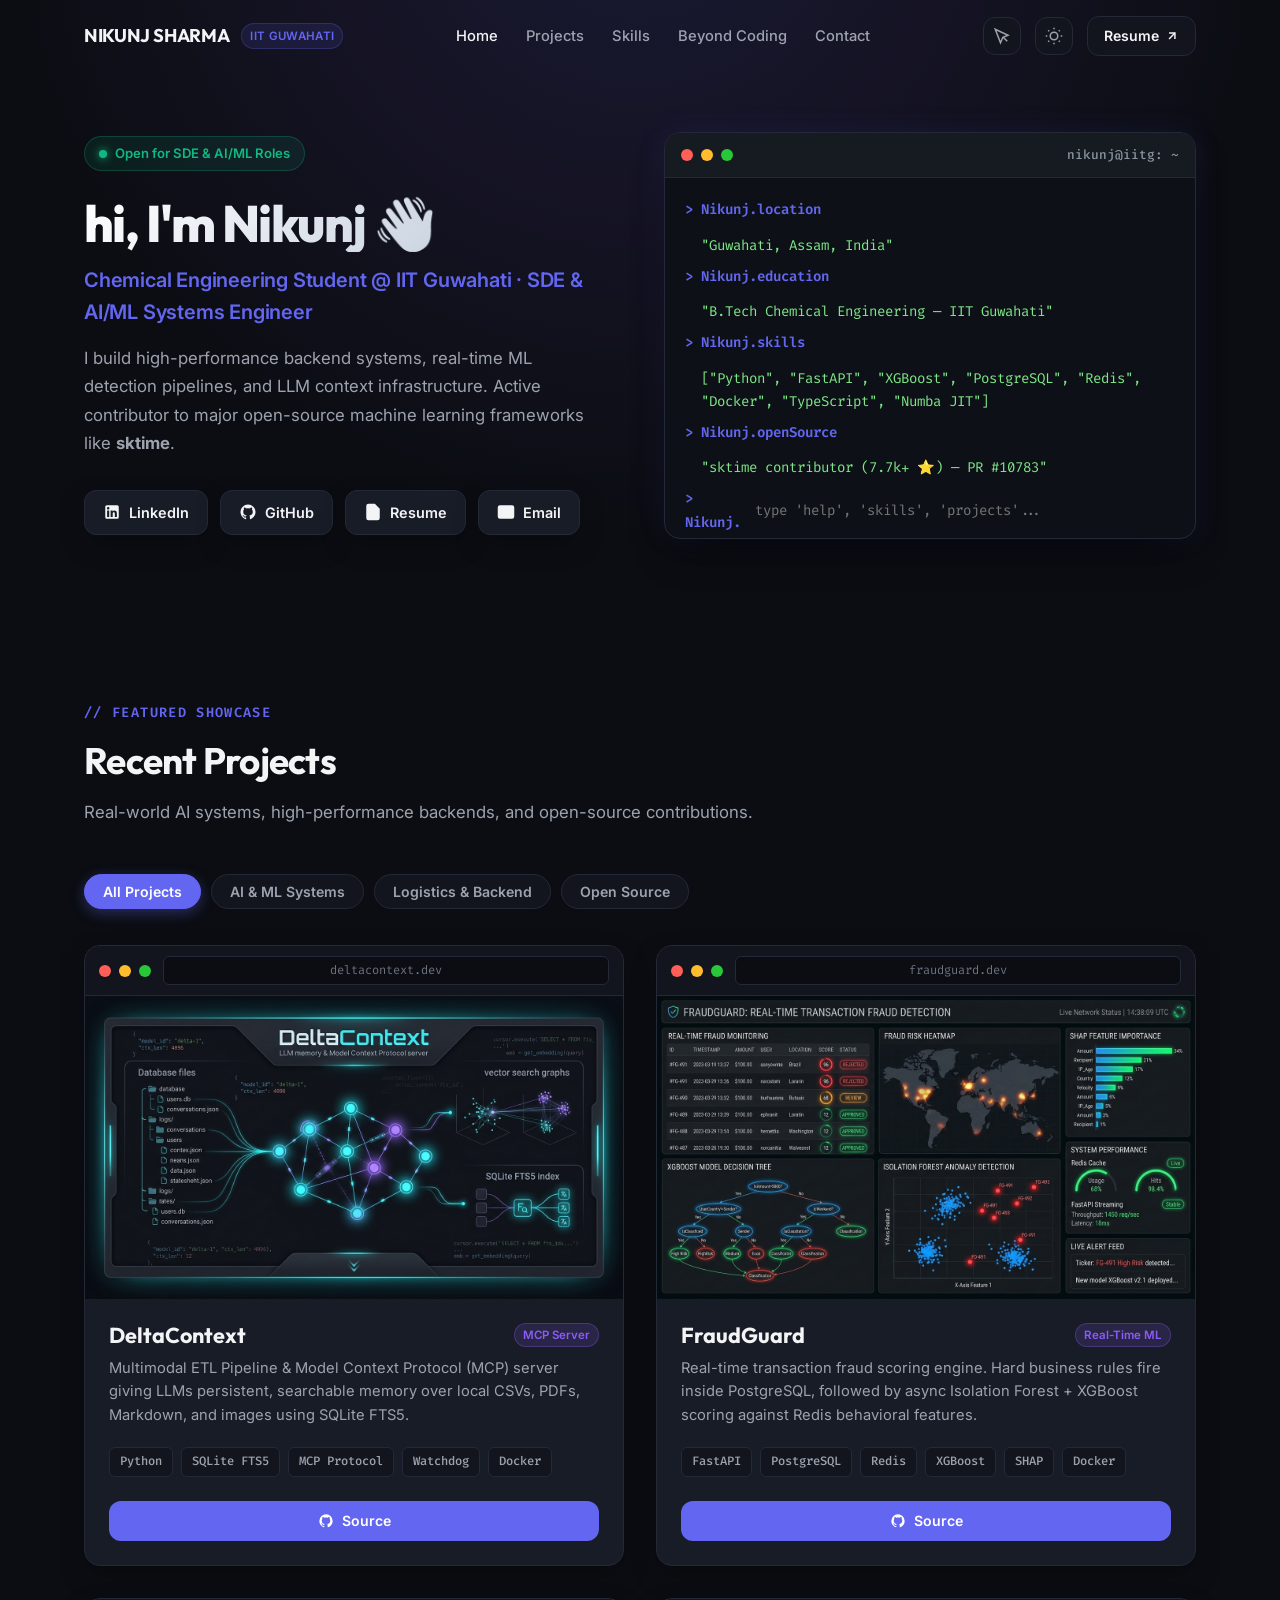
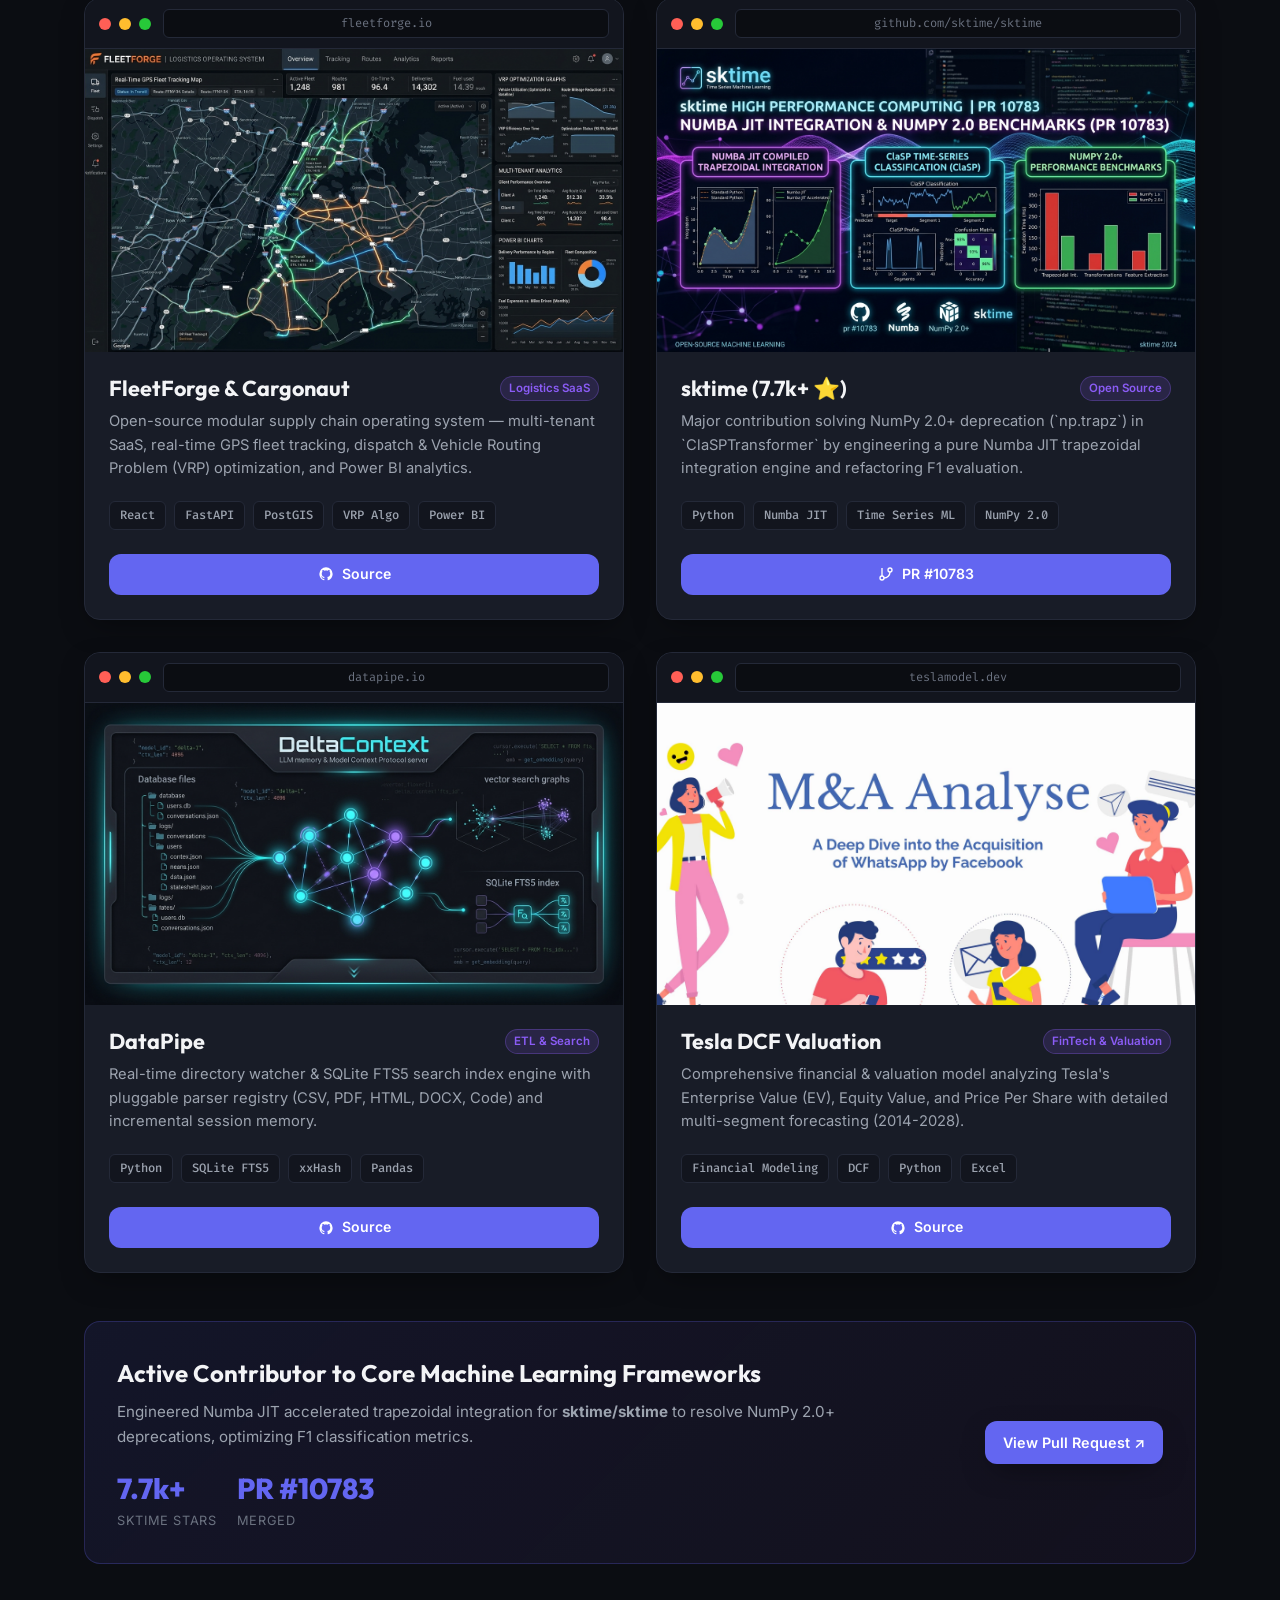
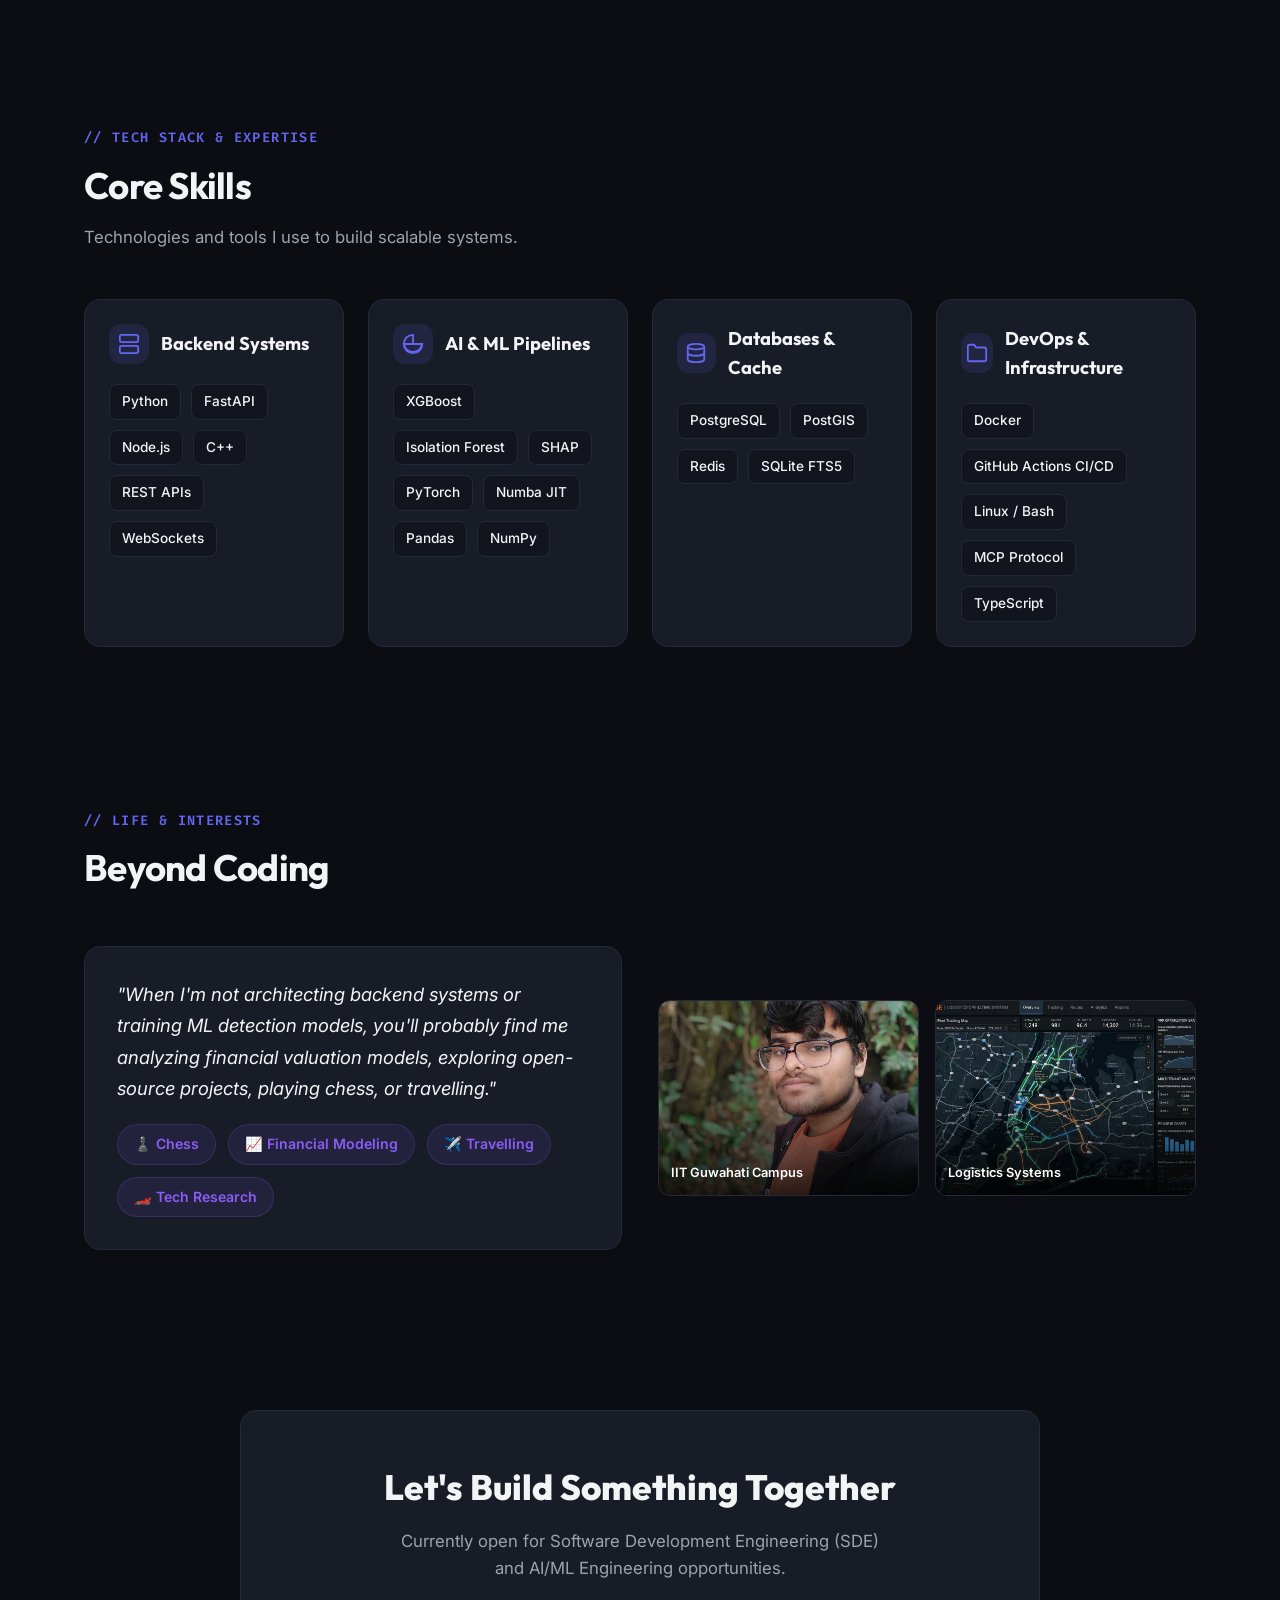
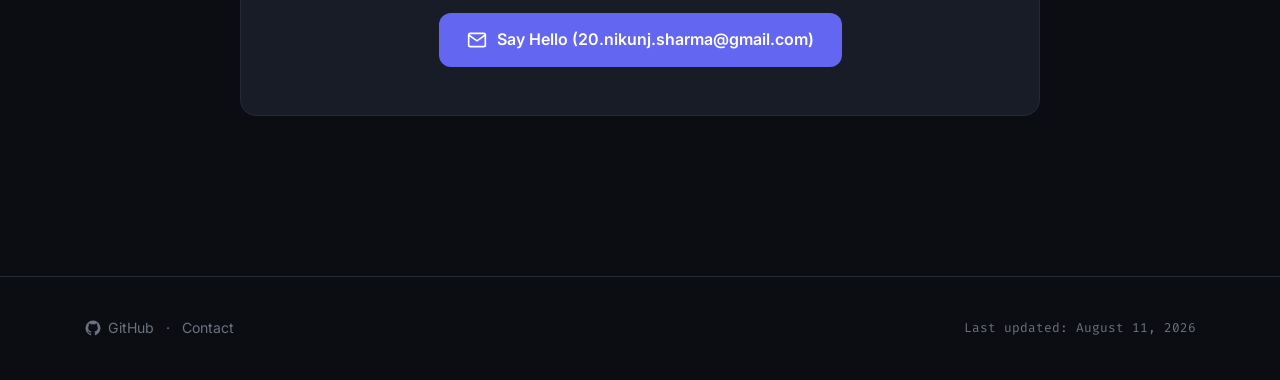
==== index.html @ fdadf9a5 "feat: redesign modern portfolio website with dark theme, interactive terminal, and showcase projects" ====
<!DOCTYPE html>
<html lang="en" data-theme="dark">
<head>
  <meta charset="utf-8">
  <meta name="viewport" content="width=device-width, initial-scale=1">
  <title>Nikunj Sharma | Software & AI/ML Systems Engineer @ IIT Guwahati</title>
  <meta name="description" content="Portfolio of Nikunj Sharma — B.Tech Student at IIT Guwahati specializing in high-performance backend systems, real-time ML pipelines, and LLM context infrastructure.">
  <meta name="author" content="Nikunj Sharma">
  <meta name="keywords" content="Nikunj Sharma, IIT Guwahati, Software Engineer, AI ML Engineer, FastAPI, sktime, FraudGuard, DeltaContext">

  <!-- Open Graph / Social -->
  <meta property="og:title" content="Nikunj Sharma | Software & AI/ML Systems Engineer">
  <meta property="og:description" content="Software & AI/ML Systems Engineer at IIT Guwahati. Active contributor to sktime.">
  <meta property="og:type" content="website">
  <meta property="og:url" content="https://NikunjSharma.github.io/">

  <!-- Favicon -->
  <link rel="icon" type="image/png" href="images/favicon.png">

  <!-- Google Fonts -->
  <link rel="preconnect" href="https://fonts.googleapis.com">
  <link rel="preconnect" href="https://fonts.gstatic.com" crossorigin>
  <link href="https://fonts.googleapis.com/css2?family=Fira+Code:wght@400;500;600&family=Inter:wght@300;400;500;600;700&family=Outfit:wght@500;600;700;800&display=swap" rel="stylesheet">

  <!-- Modern Design System Stylesheet -->
  <link rel="stylesheet" href="css/modern.css">
</head>
<body id="top">

  <!-- Background Ambient Glow -->
  <div class="bg-glow"></div>

  <!-- Navigation Bar -->
  <nav class="navbar" id="navbar">
    <div class="container nav-container">
      <a href="#top" class="nav-brand">
        <span>NIKUNJ SHARMA</span>
        <span class="brand-badge">IIT GUWAHATI</span>
      </a>

      <ul class="nav-links">
        <li><a href="#home" class="nav-link active">Home</a></li>
        <li><a href="#projects" class="nav-link">Projects</a></li>
        <li><a href="#skills" class="nav-link">Skills</a></li>
        <li><a href="#beyond" class="nav-link">Beyond Coding</a></li>
        <li><a href="#contact" class="nav-link">Contact</a></li>
      </ul>

      <div class="nav-actions">
        <button id="cursor-toggle-btn" class="icon-btn" title="Toggle Pixel Retro Cursor" aria-label="Toggle Retro Cursor">
          <svg width="18" height="18" viewBox="0 0 24 24" fill="none" stroke="currentColor" stroke-width="2"><path d="M3 3l7 18 3-7 7-3L3 3z"/><path d="M13 13l6 6"/></svg>
        </button>

        <button id="theme-toggle-btn" class="icon-btn" title="Toggle Light/Dark Theme" aria-label="Toggle Theme">
          <svg id="theme-icon" width="18" height="18" viewBox="0 0 24 24" fill="none" stroke="currentColor" stroke-width="2"><path d="M21 12.79A9 9 0 1 1 11.21 3 7 7 0 0 0 21 12.79z"></path></svg>
        </button>

        <a href="Resume+CV/Nikunj_Sharma_CV.pdf" target="_blank" class="btn-resume">
          <span>Resume</span>
          <svg width="14" height="14" viewBox="0 0 24 24" fill="none" stroke="currentColor" stroke-width="2.5"><line x1="7" y1="17" x2="17" y2="7"></line><polyline points="7 7 17 7 17 17"></polyline></svg>
        </a>
      </div>
    </div>
  </nav>

  <!-- Hero Section -->
  <section id="home" class="hero">
    <div class="container hero-grid">
      <div class="hero-content">
        <div class="hero-badge">
          <span class="status-dot"></span>
          <span>Open for SDE & AI/ML Roles</span>
        </div>

        <h1 class="hero-title">
          hi, I'm Nikunj <span class="wave-emoji">👋</span>
        </h1>

        <div class="hero-subtitle">
          Chemical Engineering Student @ IIT Guwahati · SDE & AI/ML Systems Engineer
        </div>

        <p class="hero-description">
          I build high-performance backend systems, real-time ML detection pipelines, and LLM context infrastructure. Active contributor to major open-source machine learning frameworks like <strong>sktime</strong>.
        </p>

        <div class="social-pills">
          <a href="https://linkedin.com" target="_blank" class="social-pill">
            <svg viewBox="0 0 24 24"><path d="M19 3a2 2 0 0 1 2 2v14a2 2 0 0 1-2 2H5a2 2 0 0 1-2-2V5a2 2 0 0 1 2-2h14m-.5 15.5v-5.3a3.26 3.26 0 0 0-3.26-3.26c-.85 0-1.84.52-2.28 1.3v-1.11h-2.79v8.37h2.79v-4.93c0-.77.62-1.4 1.39-1.4a1.4 1.4 0 0 1 1.4 1.4v4.93h2.75M6.88 8.56a1.68 1.68 0 0 0 1.68-1.68c0-.93-.75-1.69-1.68-1.69a1.69 1.69 0 0 0-1.69 1.69c0 .93.76 1.68 1.69 1.68m1.39 9.94v-8.37H5.5v8.37h2.77z"/></svg>
            <span>LinkedIn</span>
          </a>

          <a href="https://github.com/NikunjSharma-dev" target="_blank" class="social-pill">
            <svg viewBox="0 0 24 24"><path d="M12 2A10 10 0 0 0 2 12c0 4.42 2.87 8.17 6.84 9.5.5.08.66-.23.66-.5v-1.69c-2.77.6-3.36-1.34-3.36-1.34-.46-1.16-1.11-1.47-1.11-1.47-.91-.62.07-.6.07-.6 1 .07 1.53 1.03 1.53 1.03.87 1.52 2.34 1.07 2.91.83.1-.65.35-1.09.63-1.34-2.22-.25-4.55-1.11-4.55-4.92 0-1.11.38-2 1.03-2.71-.1-.25-.45-1.29.1-2.64 0 0 .84-.27 2.75 1.02.79-.22 1.65-.33 2.5-.33.85 0 1.71.11 2.5.33 1.91-1.29 2.75-1.02 2.75-1.02.55 1.35.2 2.39.1 2.64.65.71 1.03 1.6 1.03 2.71 0 3.82-2.34 4.66-4.57 4.91.36.31.69.92.69 1.85V21c0 .27.16.59.67.5C19.14 20.16 22 16.42 22 12A10 10 0 0 0 12 2z"/></svg>
            <span>GitHub</span>
          </a>

          <a href="Resume+CV/Nikunj_Sharma_CV.pdf" target="_blank" class="social-pill">
            <svg viewBox="0 0 24 24" fill="none" stroke="currentColor" stroke-width="2"><path d="M14 2H6a2 2 0 0 0-2 2v16a2 2 0 0 0 2 2h12a2 2 0 0 0 2-2V8z"></path><polyline points="14 2 14 8 20 8"></polyline><line x1="16" y1="13" x2="8" y2="13"></line><line x1="16" y1="17" x2="8" y2="17"></line><polyline points="10 9 9 9 8 9"></polyline></svg>
            <span>Resume</span>
          </a>

          <a href="mailto:20.nikunj.sharma@gmail.com" class="social-pill">
            <svg viewBox="0 0 24 24" fill="none" stroke="currentColor" stroke-width="2"><path d="M4 4h16c1.1 0 2 .9 2 2v12c0 1.1-.9 2-2 2H4c-1.1 0-2-.9-2-2V6c0-1.1.9-2 2-2z"></path><polyline points="22,6 12,13 2,6"></polyline></svg>
            <span>Email</span>
          </a>
        </div>
      </div>

      <!-- Terminal Component (Screenshot 7 Inspired) -->
      <div class="terminal-card">
        <div class="terminal-header">
          <div class="mac-controls">
            <span class="mac-dot red"></span>
            <span class="mac-dot yellow"></span>
            <span class="mac-dot green"></span>
          </div>
          <span class="terminal-title">nikunj@iitg: ~</span>
        </div>
        <div class="terminal-body" id="terminal-body">
          <div class="terminal-row">
            <span class="terminal-prompt">&gt; Nikunj.location</span>
          </div>
          <div class="terminal-output highlight">"Guwahati, Assam, India"</div>

          <div class="terminal-row" style="margin-top:8px;">
            <span class="terminal-prompt">&gt; Nikunj.education</span>
          </div>
          <div class="terminal-output highlight">"B.Tech Chemical Engineering — IIT Guwahati"</div>

          <div class="terminal-row" style="margin-top:8px;">
            <span class="terminal-prompt">&gt; Nikunj.skills</span>
          </div>
          <div class="terminal-output highlight">["Python", "FastAPI", "XGBoost", "PostgreSQL", "Redis", "Docker", "TypeScript", "Numba JIT"]</div>

          <div class="terminal-row" style="margin-top:8px;">
            <span class="terminal-prompt">&gt; Nikunj.openSource</span>
          </div>
          <div class="terminal-output highlight">"sktime contributor (7.7k+ ⭐) — PR #10783"</div>

          <div class="terminal-input-line">
            <span class="terminal-prompt">&gt; Nikunj.</span>
            <input type="text" id="terminal-input" placeholder="type 'help', 'skills', 'projects'..." autocomplete="off" spellcheck="false">
          </div>
        </div>
      </div>
    </div>
  </section>

  <!-- Projects Section (Screenshots 2, 4, 5, 6 Inspired) -->
  <section id="projects" class="section">
    <div class="container">
      <div class="section-header">
        <span class="section-tag">// FEATURED SHOWCASE</span>
        <h2 class="section-title">Recent Projects</h2>
        <p class="section-subtitle">Real-world AI systems, high-performance backends, and open-source contributions.</p>
      </div>

      <!-- Filter Tabs -->
      <div class="filter-tabs">
        <button class="tab-btn active" data-filter="all">All Projects</button>
        <button class="tab-btn" data-filter="ai-systems">AI & ML Systems</button>
        <button class="tab-btn" data-filter="logistics">Logistics & Backend</button>
        <button class="tab-btn" data-filter="open-source">Open Source</button>
      </div>

      <!-- Projects Grid -->
      <div class="projects-grid">

        <!-- Project 1: DeltaContext -->
        <div class="project-card" data-category="ai-systems">
          <div class="browser-frame">
            <div class="browser-bar">
              <div class="mac-controls">
                <span class="mac-dot red"></span>
                <span class="mac-dot yellow"></span>
                <span class="mac-dot green"></span>
              </div>
              <div class="browser-url">deltacontext.dev</div>
            </div>
          </div>
          <div class="project-img-wrapper">
            <img src="images/portfolio/deltacontext.jpg" alt="DeltaContext MCP Server" loading="lazy">
          </div>
          <div class="project-content">
            <div class="project-header-row">
              <h3 class="project-title">DeltaContext</h3>
              <span class="project-badge">MCP Server</span>
            </div>
            <p class="project-description">
              Multimodal ETL Pipeline & Model Context Protocol (MCP) server giving LLMs persistent, searchable memory over local CSVs, PDFs, Markdown, and images using SQLite FTS5.
            </p>
            <div class="tech-tags">
              <span class="tech-tag">Python</span>
              <span class="tech-tag">SQLite FTS5</span>
              <span class="tech-tag">MCP Protocol</span>
              <span class="tech-tag">Watchdog</span>
              <span class="tech-tag">Docker</span>
            </div>
            <div class="project-actions">
              <a href="https://github.com/NikunjSharma-dev/DeltaContext" target="_blank" class="btn-card-primary">
                <svg width="16" height="16" viewBox="0 0 24 24" fill="currentColor"><path d="M12 2A10 10 0 0 0 2 12c0 4.42 2.87 8.17 6.84 9.5.5.08.66-.23.66-.5v-1.69c-2.77.6-3.36-1.34-3.36-1.34-.46-1.16-1.11-1.47-1.11-1.47-.91-.62.07-.6.07-.6 1 .07 1.53 1.03 1.53 1.03.87 1.52 2.34 1.07 2.91.83.1-.65.35-1.09.63-1.34-2.22-.25-4.55-1.11-4.55-4.92 0-1.11.38-2 1.03-2.71-.1-.25-.45-1.29.1-2.64 0 0 .84-.27 2.75 1.02.79-.22 1.65-.33 2.5-.33.85 0 1.71.11 2.5.33 1.91-1.29 2.75-1.02 2.75-1.02.55 1.35.2 2.39.1 2.64.65.71 1.03 1.6 1.03 2.71 0 3.82-2.34 4.66-4.57 4.91.36.31.69.92.69 1.85V21c0 .27.16.59.67.5C19.14 20.16 22 16.42 22 12A10 10 0 0 0 12 2z"/></svg>
                <span>Source</span>
              </a>
            </div>
          </div>
        </div>

        <!-- Project 2: FraudGuard -->
        <div class="project-card" data-category="ai-systems">
          <div class="browser-frame">
            <div class="browser-bar">
              <div class="mac-controls">
                <span class="mac-dot red"></span>
                <span class="mac-dot yellow"></span>
                <span class="mac-dot green"></span>
              </div>
              <div class="browser-url">fraudguard.dev</div>
            </div>
          </div>
          <div class="project-img-wrapper">
            <img src="images/portfolio/fraudguard.jpg" alt="FraudGuard Real-Time Fraud Detection" loading="lazy">
          </div>
          <div class="project-content">
            <div class="project-header-row">
              <h3 class="project-title">FraudGuard</h3>
              <span class="project-badge">Real-Time ML</span>
            </div>
            <p class="project-description">
              Real-time transaction fraud scoring engine. Hard business rules fire inside PostgreSQL, followed by async Isolation Forest + XGBoost scoring against Redis behavioral features.
            </p>
            <div class="tech-tags">
              <span class="tech-tag">FastAPI</span>
              <span class="tech-tag">PostgreSQL</span>
              <span class="tech-tag">Redis</span>
              <span class="tech-tag">XGBoost</span>
              <span class="tech-tag">SHAP</span>
              <span class="tech-tag">Docker</span>
            </div>
            <div class="project-actions">
              <a href="https://github.com/NikunjSharma-dev/FraudGuard" target="_blank" class="btn-card-primary">
                <svg width="16" height="16" viewBox="0 0 24 24" fill="currentColor"><path d="M12 2A10 10 0 0 0 2 12c0 4.42 2.87 8.17 6.84 9.5.5.08.66-.23.66-.5v-1.69c-2.77.6-3.36-1.34-3.36-1.34-.46-1.16-1.11-1.47-1.11-1.47-.91-.62.07-.6.07-.6 1 .07 1.53 1.03 1.53 1.03.87 1.52 2.34 1.07 2.91.83.1-.65.35-1.09.63-1.34-2.22-.25-4.55-1.11-4.55-4.92 0-1.11.38-2 1.03-2.71-.1-.25-.45-1.29.1-2.64 0 0 .84-.27 2.75 1.02.79-.22 1.65-.33 2.5-.33.85 0 1.71.11 2.5.33 1.91-1.29 2.75-1.02 2.75-1.02.55 1.35.2 2.39.1 2.64.65.71 1.03 1.6 1.03 2.71 0 3.82-2.34 4.66-4.57 4.91.36.31.69.92.69 1.85V21c0 .27.16.59.67.5C19.14 20.16 22 16.42 22 12A10 10 0 0 0 12 2z"/></svg>
                <span>Source</span>
              </a>
            </div>
          </div>
        </div>

        <!-- Project 3: FleetForge & Cargonaut -->
        <div class="project-card" data-category="logistics">
          <div class="browser-frame">
            <div class="browser-bar">
              <div class="mac-controls">
                <span class="mac-dot red"></span>
                <span class="mac-dot yellow"></span>
                <span class="mac-dot green"></span>
              </div>
              <div class="browser-url">fleetforge.io</div>
            </div>
          </div>
          <div class="project-img-wrapper">
            <img src="images/portfolio/fleetforge.jpg" alt="FleetForge Logistics Operating System" loading="lazy">
          </div>
          <div class="project-content">
            <div class="project-header-row">
              <h3 class="project-title">FleetForge & Cargonaut</h3>
              <span class="project-badge">Logistics SaaS</span>
            </div>
            <p class="project-description">
              Open-source modular supply chain operating system — multi-tenant SaaS, real-time GPS fleet tracking, dispatch & Vehicle Routing Problem (VRP) optimization, and Power BI analytics.
            </p>
            <div class="tech-tags">
              <span class="tech-tag">React</span>
              <span class="tech-tag">FastAPI</span>
              <span class="tech-tag">PostGIS</span>
              <span class="tech-tag">VRP Algo</span>
              <span class="tech-tag">Power BI</span>
            </div>
            <div class="project-actions">
              <a href="https://github.com/NikunjSharma-dev/fleetforge" target="_blank" class="btn-card-primary">
                <svg width="16" height="16" viewBox="0 0 24 24" fill="currentColor"><path d="M12 2A10 10 0 0 0 2 12c0 4.42 2.87 8.17 6.84 9.5.5.08.66-.23.66-.5v-1.69c-2.77.6-3.36-1.34-3.36-1.34-.46-1.16-1.11-1.47-1.11-1.47-.91-.62.07-.6.07-.6 1 .07 1.53 1.03 1.53 1.03.87 1.52 2.34 1.07 2.91.83.1-.65.35-1.09.63-1.34-2.22-.25-4.55-1.11-4.55-4.92 0-1.11.38-2 1.03-2.71-.1-.25-.45-1.29.1-2.64 0 0 .84-.27 2.75 1.02.79-.22 1.65-.33 2.5-.33.85 0 1.71.11 2.5.33 1.91-1.29 2.75-1.02 2.75-1.02.55 1.35.2 2.39.1 2.64.65.71 1.03 1.6 1.03 2.71 0 3.82-2.34 4.66-4.57 4.91.36.31.69.92.69 1.85V21c0 .27.16.59.67.5C19.14 20.16 22 16.42 22 12A10 10 0 0 0 12 2z"/></svg>
                <span>Source</span>
              </a>
            </div>
          </div>
        </div>

        <!-- Project 4: sktime Open Source PR -->
        <div class="project-card" data-category="open-source">
          <div class="browser-frame">
            <div class="browser-bar">
              <div class="mac-controls">
                <span class="mac-dot red"></span>
                <span class="mac-dot yellow"></span>
                <span class="mac-dot green"></span>
              </div>
              <div class="browser-url">github.com/sktime/sktime</div>
            </div>
          </div>
          <div class="project-img-wrapper">
            <img src="images/portfolio/sktime.jpg" alt="sktime open source contribution" loading="lazy">
          </div>
          <div class="project-content">
            <div class="project-header-row">
              <h3 class="project-title">sktime (7.7k+ ⭐)</h3>
              <span class="project-badge">Open Source</span>
            </div>
            <p class="project-description">
              Major contribution solving NumPy 2.0+ deprecation (`np.trapz`) in `ClaSPTransformer` by engineering a pure Numba JIT trapezoidal integration engine and refactoring F1 evaluation.
            </p>
            <div class="tech-tags">
              <span class="tech-tag">Python</span>
              <span class="tech-tag">Numba JIT</span>
              <span class="tech-tag">Time Series ML</span>
              <span class="tech-tag">NumPy 2.0</span>
            </div>
            <div class="project-actions">
              <a href="https://github.com/sktime/sktime/pull/10783" target="_blank" class="btn-card-primary">
                <svg width="16" height="16" viewBox="0 0 24 24" fill="none" stroke="currentColor" stroke-width="2"><line x1="6" y1="3" x2="6" y2="15"></line><circle cx="18" cy="6" r="3"></circle><circle cx="6" cy="18" r="3"></circle><path d="M18 9a9 9 0 0 1-9 9"></path></svg>
                <span>PR #10783</span>
              </a>
            </div>
          </div>
        </div>

        <!-- Project 5: DataPipe -->
        <div class="project-card" data-category="logistics">
          <div class="browser-frame">
            <div class="browser-bar">
              <div class="mac-controls">
                <span class="mac-dot red"></span>
                <span class="mac-dot yellow"></span>
                <span class="mac-dot green"></span>
              </div>
              <div class="browser-url">datapipe.io</div>
            </div>
          </div>
          <div class="project-img-wrapper">
            <img src="images/portfolio/deltacontext.jpg" alt="DataPipe directory watcher" loading="lazy">
          </div>
          <div class="project-content">
            <div class="project-header-row">
              <h3 class="project-title">DataPipe</h3>
              <span class="project-badge">ETL & Search</span>
            </div>
            <p class="project-description">
              Real-time directory watcher & SQLite FTS5 search index engine with pluggable parser registry (CSV, PDF, HTML, DOCX, Code) and incremental session memory.
            </p>
            <div class="tech-tags">
              <span class="tech-tag">Python</span>
              <span class="tech-tag">SQLite FTS5</span>
              <span class="tech-tag">xxHash</span>
              <span class="tech-tag">Pandas</span>
            </div>
            <div class="project-actions">
              <a href="https://github.com/NikunjSharma-dev/DataPipe" target="_blank" class="btn-card-primary">
                <svg width="16" height="16" viewBox="0 0 24 24" fill="currentColor"><path d="M12 2A10 10 0 0 0 2 12c0 4.42 2.87 8.17 6.84 9.5.5.08.66-.23.66-.5v-1.69c-2.77.6-3.36-1.34-3.36-1.34-.46-1.16-1.11-1.47-1.11-1.47-.91-.62.07-.6.07-.6 1 .07 1.53 1.03 1.53 1.03.87 1.52 2.34 1.07 2.91.83.1-.65.35-1.09.63-1.34-2.22-.25-4.55-1.11-4.55-4.92 0-1.11.38-2 1.03-2.71-.1-.25-.45-1.29.1-2.64 0 0 .84-.27 2.75 1.02.79-.22 1.65-.33 2.5-.33.85 0 1.71.11 2.5.33 1.91-1.29 2.75-1.02 2.75-1.02.55 1.35.2 2.39.1 2.64.65.71 1.03 1.6 1.03 2.71 0 3.82-2.34 4.66-4.57 4.91.36.31.69.92.69 1.85V21c0 .27.16.59.67.5C19.14 20.16 22 16.42 22 12A10 10 0 0 0 12 2z"/></svg>
                <span>Source</span>
              </a>
            </div>
          </div>
        </div>

        <!-- Project 6: Tesla DCF Financial Model -->
        <div class="project-card" data-category="logistics">
          <div class="browser-frame">
            <div class="browser-bar">
              <div class="mac-controls">
                <span class="mac-dot red"></span>
                <span class="mac-dot yellow"></span>
                <span class="mac-dot green"></span>
              </div>
              <div class="browser-url">teslamodel.dev</div>
            </div>
          </div>
          <div class="project-img-wrapper">
            <img src="images/portfolio/merger.jpg" alt="Tesla Financial Valuation Model" loading="lazy">
          </div>
          <div class="project-content">
            <div class="project-header-row">
              <h3 class="project-title">Tesla DCF Valuation</h3>
              <span class="project-badge">FinTech & Valuation</span>
            </div>
            <p class="project-description">
              Comprehensive financial & valuation model analyzing Tesla's Enterprise Value (EV), Equity Value, and Price Per Share with detailed multi-segment forecasting (2014-2028).
            </p>
            <div class="tech-tags">
              <span class="tech-tag">Financial Modeling</span>
              <span class="tech-tag">DCF</span>
              <span class="tech-tag">Python</span>
              <span class="tech-tag">Excel</span>
            </div>
            <div class="project-actions">
              <a href="https://github.com/NikunjSharma-dev/Tesla-DCF-valuation-end-to-end" target="_blank" class="btn-card-primary">
                <svg width="16" height="16" viewBox="0 0 24 24" fill="currentColor"><path d="M12 2A10 10 0 0 0 2 12c0 4.42 2.87 8.17 6.84 9.5.5.08.66-.23.66-.5v-1.69c-2.77.6-3.36-1.34-3.36-1.34-.46-1.16-1.11-1.47-1.11-1.47-.91-.62.07-.6.07-.6 1 .07 1.53 1.03 1.53 1.03.87 1.52 2.34 1.07 2.91.83.1-.65.35-1.09.63-1.34-2.22-.25-4.55-1.11-4.55-4.92 0-1.11.38-2 1.03-2.71-.1-.25-.45-1.29.1-2.64 0 0 .84-.27 2.75 1.02.79-.22 1.65-.33 2.5-.33.85 0 1.71.11 2.5.33 1.91-1.29 2.75-1.02 2.75-1.02.55 1.35.2 2.39.1 2.64.65.71 1.03 1.6 1.03 2.71 0 3.82-2.34 4.66-4.57 4.91.36.31.69.92.69 1.85V21c0 .27.16.59.67.5C19.14 20.16 22 16.42 22 12A10 10 0 0 0 12 2z"/></svg>
                <span>Source</span>
              </a>
            </div>
          </div>
        </div>

      </div>

      <!-- Open Source Highlight Banner -->
      <div class="os-banner">
        <div class="os-content">
          <h3>Active Contributor to Core Machine Learning Frameworks</h3>
          <p>
            Engineered Numba JIT accelerated trapezoidal integration for <strong>sktime/sktime</strong> to resolve NumPy 2.0+ deprecations, optimizing F1 classification metrics.
          </p>
          <div class="os-stats">
            <div class="os-stat-item">
              <span class="os-stat-val">7.7k+</span>
              <span class="os-stat-lbl">sktime Stars</span>
            </div>
            <div class="os-stat-item">
              <span class="os-stat-val">PR #10783</span>
              <span class="os-stat-lbl">Merged</span>
            </div>
          </div>
        </div>
        <div style="display:flex; justify-content:flex-end;">
          <a href="https://github.com/sktime/sktime/pull/10783" target="_blank" class="social-pill" style="background:var(--accent-indigo); color:#fff; border:none;">
            <span>View Pull Request ↗</span>
          </a>
        </div>
      </div>

    </div>
  </section>

  <!-- Skills Section -->
  <section id="skills" class="section">
    <div class="container">
      <div class="section-header">
        <span class="section-tag">// TECH STACK & EXPERTISE</span>
        <h2 class="section-title">Core Skills</h2>
        <p class="section-subtitle">Technologies and tools I use to build scalable systems.</p>
      </div>

      <div class="skills-categories">
        
        <!-- Category 1: Backend & Systems -->
        <div class="skill-category-card">
          <div class="category-header">
            <div class="category-icon">
              <svg width="22" height="22" viewBox="0 0 24 24" fill="none" stroke="currentColor" stroke-width="2"><rect x="2" y="2" width="20" height="8" rx="2" ry="2"></rect><rect x="2" y="14" width="20" height="8" rx="2" ry="2"></rect><line x1="6" y1="6" x2="6.01" y2="6"></line><line x1="6" y1="18" x2="6.01" y2="18"></line></svg>
            </div>
            <h3 class="category-title">Backend Systems</h3>
          </div>
          <div class="skill-pills">
            <span class="skill-pill">Python</span>
            <span class="skill-pill">FastAPI</span>
            <span class="skill-pill">Node.js</span>
            <span class="skill-pill">C++</span>
            <span class="skill-pill">REST APIs</span>
            <span class="skill-pill">WebSockets</span>
          </div>
        </div>

        <!-- Category 2: AI & ML Pipelines -->
        <div class="skill-category-card">
          <div class="category-header">
            <div class="category-icon">
              <svg width="22" height="22" viewBox="0 0 24 24" fill="none" stroke="currentColor" stroke-width="2"><path d="M12 2a10 10 0 1 0 10 10H12V2z"></path><path d="M12 12L2.1 12a10 10 0 0 0 19.8 0z"></path></svg>
            </div>
            <h3 class="category-title">AI & ML Pipelines</h3>
          </div>
          <div class="skill-pills">
            <span class="skill-pill">XGBoost</span>
            <span class="skill-pill">Isolation Forest</span>
            <span class="skill-pill">SHAP</span>
            <span class="skill-pill">PyTorch</span>
            <span class="skill-pill">Numba JIT</span>
            <span class="skill-pill">Pandas</span>
            <span class="skill-pill">NumPy</span>
          </div>
        </div>

        <!-- Category 3: Databases & Caching -->
        <div class="skill-category-card">
          <div class="category-header">
            <div class="category-icon">
              <svg width="22" height="22" viewBox="0 0 24 24" fill="none" stroke="currentColor" stroke-width="2"><ellipse cx="12" cy="5" rx="9" ry="3"></ellipse><path d="M21 12c0 1.66-4 3-9 3s-9-1.34-9-3"></path><path d="M3 5v14c0 1.66 4 3 9 3s9-1.34 9-3V5"></path></svg>
            </div>
            <h3 class="category-title">Databases & Cache</h3>
          </div>
          <div class="skill-pills">
            <span class="skill-pill">PostgreSQL</span>
            <span class="skill-pill">PostGIS</span>
            <span class="skill-pill">Redis</span>
            <span class="skill-pill">SQLite FTS5</span>
          </div>
        </div>

        <!-- Category 4: DevOps & Tools -->
        <div class="skill-category-card">
          <div class="category-header">
            <div class="category-icon">
              <svg width="22" height="22" viewBox="0 0 24 24" fill="none" stroke="currentColor" stroke-width="2"><path d="M22 19a2 2 0 0 1-2 2H4a2 2 0 0 1-2-2V5a2 2 0 0 1 2-2h5l2 3h9a2 2 0 0 1 2 2z"></path></svg>
            </div>
            <h3 class="category-title">DevOps & Infrastructure</h3>
          </div>
          <div class="skill-pills">
            <span class="skill-pill">Docker</span>
            <span class="skill-pill">GitHub Actions CI/CD</span>
            <span class="skill-pill">Linux / Bash</span>
            <span class="skill-pill">MCP Protocol</span>
            <span class="skill-pill">TypeScript</span>
          </div>
        </div>

      </div>
    </div>
  </section>

  <!-- Beyond Coding Section (Screenshot 2 Inspired) -->
  <section id="beyond" class="section">
    <div class="container">
      <div class="section-header">
        <span class="section-tag">// LIFE & INTERESTS</span>
        <h2 class="section-title">Beyond Coding</h2>
      </div>

      <div class="beyond-grid">
        <div class="beyond-card">
          <p class="beyond-quote">
            "When I'm not architecting backend systems or training ML detection models, you'll probably find me analyzing financial valuation models, exploring open-source projects, playing chess, or travelling."
          </p>
          <div class="beyond-interests">
            <span class="interest-tag">♟️ Chess</span>
            <span class="interest-tag">📈 Financial Modeling</span>
            <span class="interest-tag">✈️ Travelling</span>
            <span class="interest-tag">🏎️ Tech Research</span>
          </div>
        </div>

        <div class="gallery-grid">
          <div class="gallery-item">
            <img src="images/profile-pic.jpg" alt="Nikunj Sharma">
            <div class="gallery-overlay">IIT Guwahati Campus</div>
          </div>
          <div class="gallery-item">
            <img src="images/portfolio/fleetforge.jpg" alt="Logistics Dashboard">
            <div class="gallery-overlay">Logistics Systems</div>
          </div>
        </div>
      </div>
    </div>
  </section>

  <!-- Contact Section -->
  <section id="contact" class="section">
    <div class="container">
      <div class="contact-card">
        <h2>Let's Build Something Together</h2>
        <p>
          Currently open for Software Development Engineering (SDE) and AI/ML Engineering opportunities.
        </p>
        <div class="contact-actions">
          <a href="mailto:20.nikunj.sharma@gmail.com" class="btn-email">
            <svg width="20" height="20" viewBox="0 0 24 24" fill="none" stroke="currentColor" stroke-width="2"><path d="M4 4h16c1.1 0 2 .9 2 2v12c0 1.1-.9 2-2 2H4c-1.1 0-2-.9-2-2V6c0-1.1.9-2 2-2z"></path><polyline points="22,6 12,13 2,6"></polyline></svg>
            <span>Say Hello (20.nikunj.sharma@gmail.com)</span>
          </a>
        </div>
      </div>
    </div>
  </section>

  <!-- Footer (Screenshot 4 Inspired) -->
  <footer class="footer">
    <div class="container footer-content">
      <div class="footer-left">
        <a href="https://github.com/NikunjSharma-dev" target="_blank" style="display:inline-flex; align-items:center; gap:6px;">
          <svg width="18" height="18" viewBox="0 0 24 24" fill="currentColor"><path d="M12 2A10 10 0 0 0 2 12c0 4.42 2.87 8.17 6.84 9.5.5.08.66-.23.66-.5v-1.69c-2.77.6-3.36-1.34-3.36-1.34-.46-1.16-1.11-1.47-1.11-1.47-.91-.62.07-.6.07-.6 1 .07 1.53 1.03 1.53 1.03.87 1.52 2.34 1.07 2.91.83.1-.65.35-1.09.63-1.34-2.22-.25-4.55-1.11-4.55-4.92 0-1.11.38-2 1.03-2.71-.1-.25-.45-1.29.1-2.64 0 0 .84-.27 2.75 1.02.79-.22 1.65-.33 2.5-.33.85 0 1.71.11 2.5.33 1.91-1.29 2.75-1.02 2.75-1.02.55 1.35.2 2.39.1 2.64.65.71 1.03 1.6 1.03 2.71 0 3.82-2.34 4.66-4.57 4.91.36.31.69.92.69 1.85V21c0 .27.16.59.67.5C19.14 20.16 22 16.42 22 12A10 10 0 0 0 12 2z"/></svg>
          <span>GitHub</span>
        </a>
        <span>·</span>
        <a href="mailto:20.nikunj.sharma@gmail.com">Contact</a>
      </div>
      <div class="footer-right">
        Last updated: August 11, 2026
      </div>
    </div>
  </footer>

  <!-- Modern JS -->
  <script src="js/modern.js"></script>
</body>
</html>
---- css/modern.css ----
/* ==========================================================================
   Modern Developer Portfolio - Design System & CSS
   Target: Nikunj Sharma (Software & AI/ML Systems Engineer @ IIT Guwahati)
   ========================================================================== */

:root {
  /* Dark Theme Palette (Default) */
  --bg-primary: #0b0d12;
  --bg-secondary: #12151e;
  --bg-card: #181c27;
  --bg-card-hover: #202533;
  --bg-input: #12151e;
  --border-color: #242938;
  --border-hover: #3d455d;
  
  --text-primary: #f3f4f6;
  --text-secondary: #9ca3af;
  --text-muted: #6b7280;
  
  --accent-purple: #8b5cf6;
  --accent-indigo: #6366f1;
  --accent-indigo-rgb: 99, 102, 241;
  --accent-cyan: #06b6d4;
  --accent-green: #10b981;
  --accent-amber: #f59e0b;
  
  --gradient-primary: linear-gradient(135deg, #6366f1 0%, #a855f7 100%);
  --gradient-card: linear-gradient(180deg, rgba(255,255,255,0.03) 0%, rgba(255,255,255,0) 100%);
  --gradient-text: linear-gradient(135deg, #ffffff 0%, #cbd5e1 100%);
  --gradient-accent-text: linear-gradient(135deg, #818cf8 0%, #c084fc 100%);

  --shadow-card: 0 10px 30px -10px rgba(0, 0, 0, 0.5);
  --shadow-glow: 0 0 25px rgba(99, 102, 241, 0.25);
  
  --font-sans: 'Inter', -apple-system, BlinkMacSystemFont, 'Segoe UI', Roboto, sans-serif;
  --font-display: 'Outfit', sans-serif;
  --font-mono: 'Fira Code', 'JetBrains Mono', monospace;

  --nav-height: 72px;
  --radius-sm: 8px;
  --radius-md: 12px;
  --radius-lg: 16px;
  --radius-full: 9999px;
  
  --transition-fast: 0.15s cubic-bezier(0.4, 0, 0.2, 1);
  --transition-normal: 0.25s cubic-bezier(0.4, 0, 0.2, 1);
  --transition-slow: 0.4s cubic-bezier(0.4, 0, 0.2, 1);
}

/* Light Theme Variables */
[data-theme="light"] {
  --bg-primary: #f8fafc;
  --bg-secondary: #f1f5f9;
  --bg-card: #ffffff;
  --bg-card-hover: #f8fafc;
  --bg-input: #ffffff;
  --border-color: #e2e8f0;
  --border-hover: #cbd5e1;
  
  --text-primary: #0f172a;
  --text-secondary: #475569;
  --text-muted: #94a3b8;
  
  --gradient-text: linear-gradient(135deg, #0f172a 0%, #334155 100%);
  --gradient-accent-text: linear-gradient(135deg, #4f46e5 0%, #7c3aed 100%);
  --shadow-card: 0 10px 25px -5px rgba(0, 0, 0, 0.05);
}

/* Custom Retro Pointer Cursor Style */
body.retro-cursor, 
body.retro-cursor a, 
body.retro-cursor button, 
body.retro-cursor input, 
body.retro-cursor select {
  cursor: url('data:image/svg+xml;utf8,<svg xmlns="http://www.w3.org/2000/svg" width="24" height="24" viewBox="0 0 24 24" fill="black" stroke="white" stroke-width="1.5"><polygon points="2,2 2,20 7,15 11,22 14,21 10,14 17,14"/></svg>'), auto !important;
}

/* Reset & Base Styles */
*, *::before, *::after {
  box-sizing: border-box;
  margin: 0;
  padding: 0;
}

html {
  scroll-behavior: smooth;
  font-size: 16px;
}

body {
  background-color: var(--bg-primary);
  color: var(--text-primary);
  font-family: var(--font-sans);
  line-height: 1.6;
  overflow-x: hidden;
  -webkit-font-smoothing: antialiased;
  -moz-osx-font-smoothing: grayscale;
  transition: background-color var(--transition-normal), color var(--transition-normal);
}

a {
  color: inherit;
  text-decoration: none;
}

button {
  font-family: inherit;
  cursor: pointer;
  border: none;
  background: none;
}

img {
  max-width: 100%;
  height: auto;
  display: block;
}

.container {
  width: 100%;
  max-width: 1160px;
  margin: 0 auto;
  padding: 0 24px;
}

/* Background Ambient Glow Effects */
.bg-glow {
  position: absolute;
  top: 0;
  left: 50%;
  transform: translateX(-50%);
  width: 100%;
  max-width: 1200px;
  height: 600px;
  background: radial-gradient(circle at 50% -20%, rgba(99, 102, 241, 0.15) 0%, rgba(139, 92, 246, 0.08) 35%, transparent 70%);
  pointer-events: none;
  z-index: 0;
}

/* ==========================================================================
   Navigation Bar
   ========================================================================== */
.navbar {
  position: fixed;
  top: 0;
  left: 0;
  width: 100%;
  height: var(--nav-height);
  z-index: 1000;
  transition: background-color var(--transition-normal), border-color var(--transition-normal), backdrop-filter var(--transition-normal);
}

.navbar.scrolled {
  background-color: rgba(11, 13, 18, 0.85);
  backdrop-filter: blur(12px);
  -webkit-backdrop-filter: blur(12px);
  border-bottom: 1px solid var(--border-color);
}

[data-theme="light"] .navbar.scrolled {
  background-color: rgba(248, 250, 252, 0.85);
}

.nav-container {
  display: flex;
  align-items: center;
  justify-content: space-between;
  height: 100%;
}

.nav-brand {
  display: flex;
  align-items: center;
  gap: 12px;
  font-family: var(--font-display);
  font-weight: 700;
  font-size: 1.15rem;
  letter-spacing: -0.02em;
}

.nav-brand .brand-badge {
  font-family: var(--font-sans);
  font-size: 0.72rem;
  font-weight: 600;
  padding: 3px 8px;
  border-radius: var(--radius-full);
  background: rgba(99, 102, 241, 0.12);
  color: var(--accent-indigo);
  border: 1px solid rgba(99, 102, 241, 0.25);
  letter-spacing: 0.03em;
}

.nav-links {
  display: flex;
  align-items: center;
  gap: 28px;
  list-style: none;
}

.nav-link {
  font-size: 0.92rem;
  font-weight: 500;
  color: var(--text-secondary);
  transition: color var(--transition-fast);
}

.nav-link:hover, .nav-link.active {
  color: var(--text-primary);
}

.nav-actions {
  display: flex;
  align-items: center;
  gap: 14px;
}

.icon-btn {
  display: inline-flex;
  align-items: center;
  justify-content: center;
  width: 38px;
  height: 38px;
  border-radius: var(--radius-md);
  background: var(--bg-secondary);
  border: 1px solid var(--border-color);
  color: var(--text-secondary);
  transition: all var(--transition-fast);
}

.icon-btn:hover {
  color: var(--text-primary);
  border-color: var(--border-hover);
  background: var(--bg-card);
  transform: translateY(-1px);
}

.btn-resume {
  display: inline-flex;
  align-items: center;
  gap: 6px;
  padding: 8px 16px;
  font-size: 0.88rem;
  font-weight: 600;
  border-radius: var(--radius-md);
  background: var(--bg-secondary);
  border: 1px solid var(--border-color);
  color: var(--text-primary);
  transition: all var(--transition-fast);
}

.btn-resume:hover {
  background: var(--bg-card);
  border-color: var(--accent-indigo);
  color: var(--accent-indigo);
  box-shadow: 0 4px 12px rgba(99, 102, 241, 0.15);
}

.mobile-menu-btn {
  display: none;
}

/* ==========================================================================
   Hero Section
   ========================================================================== */
.hero {
  position: relative;
  padding-top: calc(var(--nav-height) + 60px);
  padding-bottom: 80px;
  z-index: 1;
}

.hero-grid {
  display: grid;
  grid-template-columns: 1fr 1fr;
  gap: 48px;
  align-items: center;
}

.hero-content {
  display: flex;
  flex-direction: column;
  align-items: flex-start;
}

.hero-badge {
  display: inline-flex;
  align-items: center;
  gap: 8px;
  padding: 6px 14px;
  border-radius: var(--radius-full);
  background: rgba(16, 185, 129, 0.1);
  border: 1px solid rgba(16, 185, 129, 0.25);
  color: var(--accent-green);
  font-size: 0.82rem;
  font-weight: 600;
  margin-bottom: 24px;
}

.status-dot {
  width: 8px;
  height: 8px;
  border-radius: 50%;
  background: var(--accent-green);
  box-shadow: 0 0 8px var(--accent-green);
  animation: pulse-dot 2s infinite;
}

@keyframes pulse-dot {
  0% { transform: scale(0.95); opacity: 1; }
  50% { transform: scale(1.2); opacity: 0.6; }
  100% { transform: scale(0.95); opacity: 1; }
}

.hero-title {
  font-family: var(--font-display);
  font-size: 3.2rem;
  font-weight: 800;
  line-height: 1.1;
  letter-spacing: -0.03em;
  margin-bottom: 12px;
  background: var(--gradient-text);
  -webkit-background-clip: text;
  -webkit-text-fill-color: transparent;
}

.wave-emoji {
  display: inline-block;
  transform-origin: 70% 70%;
  animation: wave-hand 2.5s infinite;
}

@keyframes wave-hand {
  0% { transform: rotate(0deg); }
  10% { transform: rotate(14deg); }
  20% { transform: rotate(-8deg); }
  30% { transform: rotate(14deg); }
  40% { transform: rotate(-4deg); }
  50% { transform: rotate(10deg); }
  60% { transform: rotate(0deg); }
  100% { transform: rotate(0deg); }
}

.hero-subtitle {
  font-size: 1.25rem;
  font-weight: 600;
  color: var(--accent-indigo);
  margin-bottom: 16px;
  letter-spacing: -0.01em;
}

.hero-description {
  font-size: 1.05rem;
  color: var(--text-secondary);
  line-height: 1.7;
  margin-bottom: 32px;
  max-width: 520px;
}

.social-pills {
  display: flex;
  flex-wrap: wrap;
  gap: 12px;
}

.social-pill {
  display: inline-flex;
  align-items: center;
  gap: 8px;
  padding: 10px 18px;
  border-radius: var(--radius-md);
  background: var(--bg-card);
  border: 1px solid var(--border-color);
  color: var(--text-primary);
  font-size: 0.9rem;
  font-weight: 600;
  transition: all var(--transition-normal);
  box-shadow: var(--shadow-card);
}

.social-pill:hover {
  background: var(--bg-card-hover);
  border-color: var(--border-hover);
  transform: translateY(-2px);
  box-shadow: 0 8px 20px rgba(0, 0, 0, 0.3);
}

.social-pill svg {
  width: 18px;
  height: 18px;
  fill: currentColor;
}

/* Terminal Window Widget */
.terminal-card {
  background: #0d1117;
  border: 1px solid var(--border-color);
  border-radius: var(--radius-lg);
  overflow: hidden;
  box-shadow: 0 20px 40px -15px rgba(0, 0, 0, 0.7), 0 0 30px rgba(99, 102, 241, 0.1);
  font-family: var(--font-mono);
  transition: border-color var(--transition-normal);
}

.terminal-card:hover {
  border-color: var(--border-hover);
}

.terminal-header {
  display: flex;
  align-items: center;
  justify-content: space-between;
  padding: 12px 16px;
  background: #161b22;
  border-bottom: 1px solid var(--border-color);
}

.mac-controls {
  display: flex;
  align-items: center;
  gap: 8px;
}

.mac-dot {
  width: 12px;
  height: 12px;
  border-radius: 50%;
}

.mac-dot.red { background: #ff5f56; }
.mac-dot.yellow { background: #ffbd2e; }
.mac-dot.green { background: #27c939; }

.terminal-title {
  font-size: 0.8rem;
  color: #8b949e;
  font-weight: 500;
}

.terminal-body {
  padding: 20px;
  color: #c9d1d9;
  font-size: 0.88rem;
  line-height: 1.65;
  min-height: 280px;
  max-height: 360px;
  overflow-y: auto;
}

.terminal-row {
  margin-bottom: 12px;
}

.terminal-prompt {
  color: var(--accent-indigo);
  font-weight: 600;

}

.terminal-cmd {
  color: #58a6ff;
  font-weight: 600;
}

.terminal-output {
  color: #8b949e;
  padding-left: 16px;
  white-space: pre-wrap;
  word-break: break-word;
}

.terminal-output.highlight {
  color: #7ee787;
}

.terminal-input-line {
  display: flex;
  align-items: center;
  gap: 8px;
  margin-top: 8px;
}

.terminal-input-line input {
  background: transparent;
  border: none;
  outline: none;
  color: #f0f6fc;
  font-family: var(--font-mono);
  font-size: 0.88rem;
  width: 100%;
}

.cursor-blink {
  display: inline-block;
  width: 8px;
  height: 16px;
  background: #58a6ff;
  margin-left: 2px;
  animation: blink 1s infinite;
  vertical-align: middle;
}

@keyframes blink {
  0%, 100% { opacity: 1; }
  50% { opacity: 0; }
}

/* ==========================================================================
   Section Common Styles
   ========================================================================== */
.section {
  padding: 80px 0;
  position: relative;
}

.section-header {
  margin-bottom: 48px;
}

.section-tag {
  display: inline-block;
  font-family: var(--font-mono);
  font-size: 0.85rem;
  font-weight: 600;
  color: var(--accent-indigo);
  text-transform: uppercase;
  letter-spacing: 0.1em;
  margin-bottom: 8px;
}

.section-title {
  font-family: var(--font-display);
  font-size: 2.3rem;
  font-weight: 700;
  letter-spacing: -0.02em;
  color: var(--text-primary);
}

.section-subtitle {
  font-size: 1.05rem;
  color: var(--text-secondary);
  margin-top: 8px;
}

/* Filter Tabs */
.filter-tabs {
  display: flex;
  align-items: center;
  gap: 10px;
  margin-bottom: 36px;
  flex-wrap: wrap;
}

.tab-btn {
  padding: 8px 18px;
  border-radius: var(--radius-full);
  background: var(--bg-secondary);
  border: 1px solid var(--border-color);
  color: var(--text-secondary);
  font-size: 0.88rem;
  font-weight: 600;
  transition: all var(--transition-fast);
}

.tab-btn:hover {
  color: var(--text-primary);
  border-color: var(--border-hover);
}

.tab-btn.active {
  background: var(--accent-indigo);
  color: #ffffff;
  border-color: var(--accent-indigo);
  box-shadow: 0 4px 14px rgba(99, 102, 241, 0.35);
}

/* ==========================================================================
   Project Cards Section
   ========================================================================== */
.projects-grid {
  display: grid;
  grid-template-columns: repeat(auto-fill, minmax(350px, 1fr));
  gap: 32px;
}

.project-card {
  background: var(--bg-card);
  border: 1px solid var(--border-color);
  border-radius: var(--radius-lg);
  overflow: hidden;
  display: flex;
  flex-direction: column;
  transition: all var(--transition-normal);
  box-shadow: var(--shadow-card);
}

.project-card:hover {
  transform: translateY(-6px);
  border-color: var(--border-hover);
  box-shadow: 0 20px 35px -10px rgba(0, 0, 0, 0.6), var(--shadow-glow);
}

.browser-frame {
  background: var(--bg-secondary);
  border-bottom: 1px solid var(--border-color);
}

.browser-bar {
  display: flex;
  align-items: center;
  gap: 12px;
  padding: 10px 14px;
}

.browser-url {
  flex: 1;
  background: var(--bg-primary);
  border: 1px solid var(--border-color);
  border-radius: 6px;
  padding: 4px 12px;
  font-family: var(--font-mono);
  font-size: 0.75rem;
  color: var(--text-muted);
  text-align: center;
  white-space: nowrap;
  overflow: hidden;
  text-overflow: ellipsis;
}

.project-img-wrapper {
  position: relative;
  width: 100%;
  padding-top: 56.25%; /* 16:9 ratio */
  overflow: hidden;
  background: #000000;
}

.project-img-wrapper img {
  position: absolute;
  top: 0;
  left: 0;
  width: 100%;
  height: 100%;
  object-fit: cover;
  transition: transform 0.5s cubic-bezier(0.4, 0, 0.2, 1);
}

.project-card:hover .project-img-wrapper img {
  transform: scale(1.04);
}

.project-content {
  padding: 24px;
  display: flex;
  flex-direction: column;
  flex: 1;
}

.project-header-row {
  display: flex;
  align-items: flex-start;
  justify-content: space-between;
  gap: 12px;
  margin-bottom: 8px;
}

.project-title {
  font-family: var(--font-display);
  font-size: 1.35rem;
  font-weight: 700;
  color: var(--text-primary);
  line-height: 1.2;
}

.project-badge {
  font-size: 0.72rem;
  font-weight: 600;
  padding: 2px 8px;
  border-radius: var(--radius-full);
  background: rgba(139, 92, 246, 0.15);
  color: var(--accent-purple);
  border: 1px solid rgba(139, 92, 246, 0.3);
  white-space: nowrap;
}

.project-description {
  font-size: 0.92rem;
  color: var(--text-secondary);
  line-height: 1.6;
  margin-bottom: 20px;
  flex: 1;
}

.tech-tags {
  display: flex;
  flex-wrap: wrap;
  gap: 8px;
  margin-bottom: 24px;
}

.tech-tag {
  font-family: var(--font-mono);
  font-size: 0.76rem;
  padding: 4px 10px;
  border-radius: 6px;
  background: var(--bg-secondary);
  border: 1px solid var(--border-color);
  color: var(--text-secondary);
  font-weight: 500;
}

.project-actions {
  display: flex;
  align-items: center;
  gap: 12px;
}

.btn-card-primary {
  flex: 1;
  display: inline-flex;
  align-items: center;
  justify-content: center;
  gap: 8px;
  padding: 9px 16px;
  border-radius: var(--radius-md);
  background: var(--accent-indigo);
  color: #ffffff;
  font-size: 0.88rem;
  font-weight: 600;
  transition: all var(--transition-fast);
}

.btn-card-primary:hover {
  background: #4f46e5;
  box-shadow: 0 4px 14px rgba(99, 102, 241, 0.4);
}

.btn-card-secondary {
  flex: 1;
  display: inline-flex;
  align-items: center;
  justify-content: center;
  gap: 8px;
  padding: 9px 16px;
  border-radius: var(--radius-md);
  background: var(--bg-secondary);
  border: 1px solid var(--border-color);
  color: var(--text-primary);
  font-size: 0.88rem;
  font-weight: 600;
  transition: all var(--transition-fast);
}

.btn-card-secondary:hover {
  background: var(--bg-card-hover);
  border-color: var(--border-hover);
}

/* ==========================================================================
   Open Source Highlight Banner
   ========================================================================== */
.os-banner {
  margin-top: 48px;
  background: linear-gradient(135deg, rgba(99, 102, 241, 0.1) 0%, rgba(168, 85, 247, 0.05) 100%);
  border: 1px solid rgba(99, 102, 241, 0.25);
  border-radius: var(--radius-lg);
  padding: 32px;
  display: grid;
  grid-template-columns: 1fr 280px;
  gap: 32px;
  align-items: center;
}

.os-content h3 {
  font-family: var(--font-display);
  font-size: 1.5rem;
  font-weight: 700;
  margin-bottom: 8px;
}

.os-content p {
  color: var(--text-secondary);
  font-size: 0.95rem;
  margin-bottom: 16px;
}

.os-stats {
  display: flex;
  gap: 20px;
}

.os-stat-item {
  display: flex;
  flex-direction: column;
}

.os-stat-val {
  font-family: var(--font-display);
  font-size: 1.8rem;
  font-weight: 800;
  color: var(--accent-indigo);
}

.os-stat-lbl {
  font-size: 0.8rem;
  color: var(--text-muted);
  text-transform: uppercase;
  letter-spacing: 0.05em;
}

/* ==========================================================================
   Skills Grid Section
   ========================================================================== */
.skills-categories {
  display: grid;
  grid-template-columns: repeat(auto-fit, minmax(260px, 1fr));
  gap: 24px;
}

.skill-category-card {
  background: var(--bg-card);
  border: 1px solid var(--border-color);
  border-radius: var(--radius-lg);
  padding: 24px;
  transition: all var(--transition-normal);
}

.skill-category-card:hover {
  border-color: var(--border-hover);
  transform: translateY(-4px);
}

.category-header {
  display: flex;
  align-items: center;
  gap: 12px;
  margin-bottom: 20px;
}

.category-icon {
  width: 40px;
  height: 40px;
  border-radius: var(--radius-md);
  background: rgba(99, 102, 241, 0.12);
  color: var(--accent-indigo);
  display: flex;
  align-items: center;
  justify-content: center;
}

.category-title {
  font-family: var(--font-display);
  font-size: 1.15rem;
  font-weight: 700;
}

.skill-pills {
  display: flex;
  flex-wrap: wrap;
  gap: 10px;
}

.skill-pill {
  display: inline-flex;
  align-items: center;
  gap: 6px;
  padding: 6px 12px;
  border-radius: 8px;
  background: var(--bg-secondary);
  border: 1px solid var(--border-color);
  color: var(--text-primary);
  font-size: 0.85rem;
  font-weight: 500;
}

/* ==========================================================================
   Beyond Coding Section (Lifestyle & Interests)
   ========================================================================== */
.beyond-grid {
  display: grid;
  grid-template-columns: 1fr 1fr;
  gap: 36px;
  align-items: center;
}

.beyond-card {
  background: var(--bg-card);
  border: 1px solid var(--border-color);
  border-radius: var(--radius-lg);
  padding: 32px;
}

.beyond-quote {
  font-size: 1.15rem;
  line-height: 1.7;
  color: var(--text-primary);
  font-style: italic;
  margin-bottom: 20px;
}

.beyond-interests {
  display: flex;
  flex-wrap: wrap;
  gap: 12px;
}

.interest-tag {
  padding: 8px 16px;
  border-radius: var(--radius-full);
  background: rgba(139, 92, 246, 0.1);
  border: 1px solid rgba(139, 92, 246, 0.2);
  color: var(--accent-purple);
  font-size: 0.88rem;
  font-weight: 600;
}

.gallery-grid {
  display: grid;
  grid-template-columns: repeat(2, 1fr);
  gap: 16px;
}

.gallery-item {
  position: relative;
  border-radius: var(--radius-md);
  overflow: hidden;
  aspect-ratio: 4 / 3;
  border: 1px solid var(--border-color);
}

.gallery-item img {
  width: 100%;
  height: 100%;
  object-fit: cover;
  transition: transform 0.4s ease;
}

.gallery-item:hover img {
  transform: scale(1.06);
}

.gallery-overlay {
  position: absolute;
  inset: 0;
  background: linear-gradient(0deg, rgba(0,0,0,0.8) 0%, transparent 60%);
  display: flex;
  align-items: flex-end;
  padding: 12px;
  color: #ffffff;
  font-size: 0.8rem;
  font-weight: 600;
}

/* ==========================================================================
   Contact Section & Footer
   ========================================================================== */
.contact-card {
  background: var(--bg-card);
  border: 1px solid var(--border-color);
  border-radius: var(--radius-lg);
  padding: 48px;
  text-align: center;
  max-width: 800px;
  margin: 0 auto;
}

.contact-card h2 {
  font-family: var(--font-display);
  font-size: 2.2rem;
  font-weight: 800;
  margin-bottom: 12px;
}

.contact-card p {
  color: var(--text-secondary);
  font-size: 1.05rem;
  max-width: 500px;
  margin: 0 auto 32px auto;
}

.contact-actions {
  display: flex;
  align-items: center;
  justify-content: center;
  gap: 16px;
  flex-wrap: wrap;
}

.btn-email {
  display: inline-flex;
  align-items: center;
  gap: 10px;
  padding: 14px 28px;
  border-radius: var(--radius-md);
  background: var(--accent-indigo);
  color: #ffffff;
  font-size: 1rem;
  font-weight: 600;
  transition: all var(--transition-normal);
}

.btn-email:hover {
  background: #4f46e5;
  box-shadow: 0 8px 25px rgba(99, 102, 241, 0.4);
  transform: translateY(-2px);
}

.footer {
  border-top: 1px solid var(--border-color);
  padding: 40px 0;
  margin-top: 80px;
  font-size: 0.88rem;
  color: var(--text-muted);
}

.footer-content {
  display: flex;
  align-items: center;
  justify-content: space-between;
  flex-wrap: wrap;
  gap: 20px;
}

.footer-left {
  display: flex;
  align-items: center;
  gap: 12px;
}

.footer-right {
  font-family: var(--font-mono);
  font-size: 0.8rem;
}

/* Responsive Media Queries */
@media (max-width: 992px) {
  .hero-grid {
    grid-template-columns: 1fr;
    gap: 40px;
  }
  .beyond-grid {
    grid-template-columns: 1fr;
  }
  .os-banner {
    grid-template-columns: 1fr;
  }
}

@media (max-width: 768px) {
  .hero-title {
    font-size: 2.4rem;
  }
  .nav-links {
    display: none;
  }
  .projects-grid {
    grid-template-columns: 1fr;
  }
  .contact-card {
    padding: 32px 20px;
  }
}
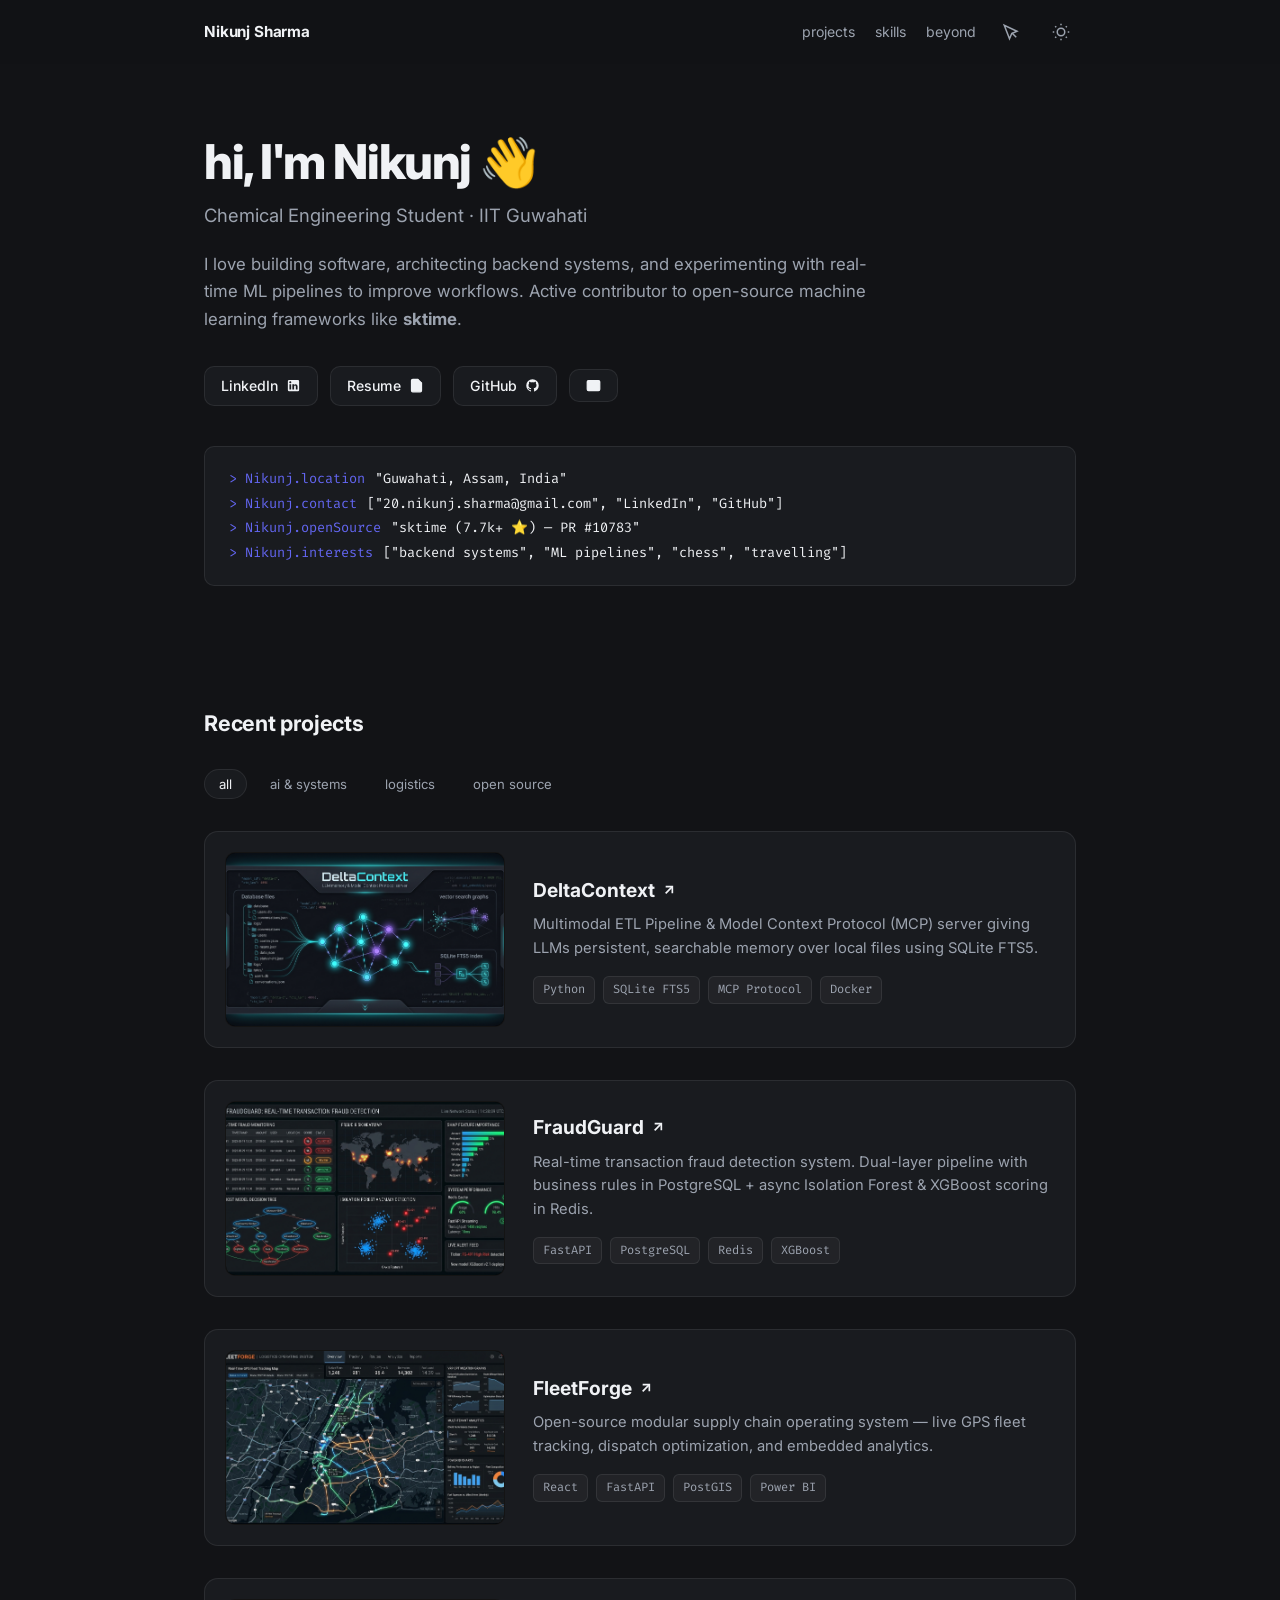
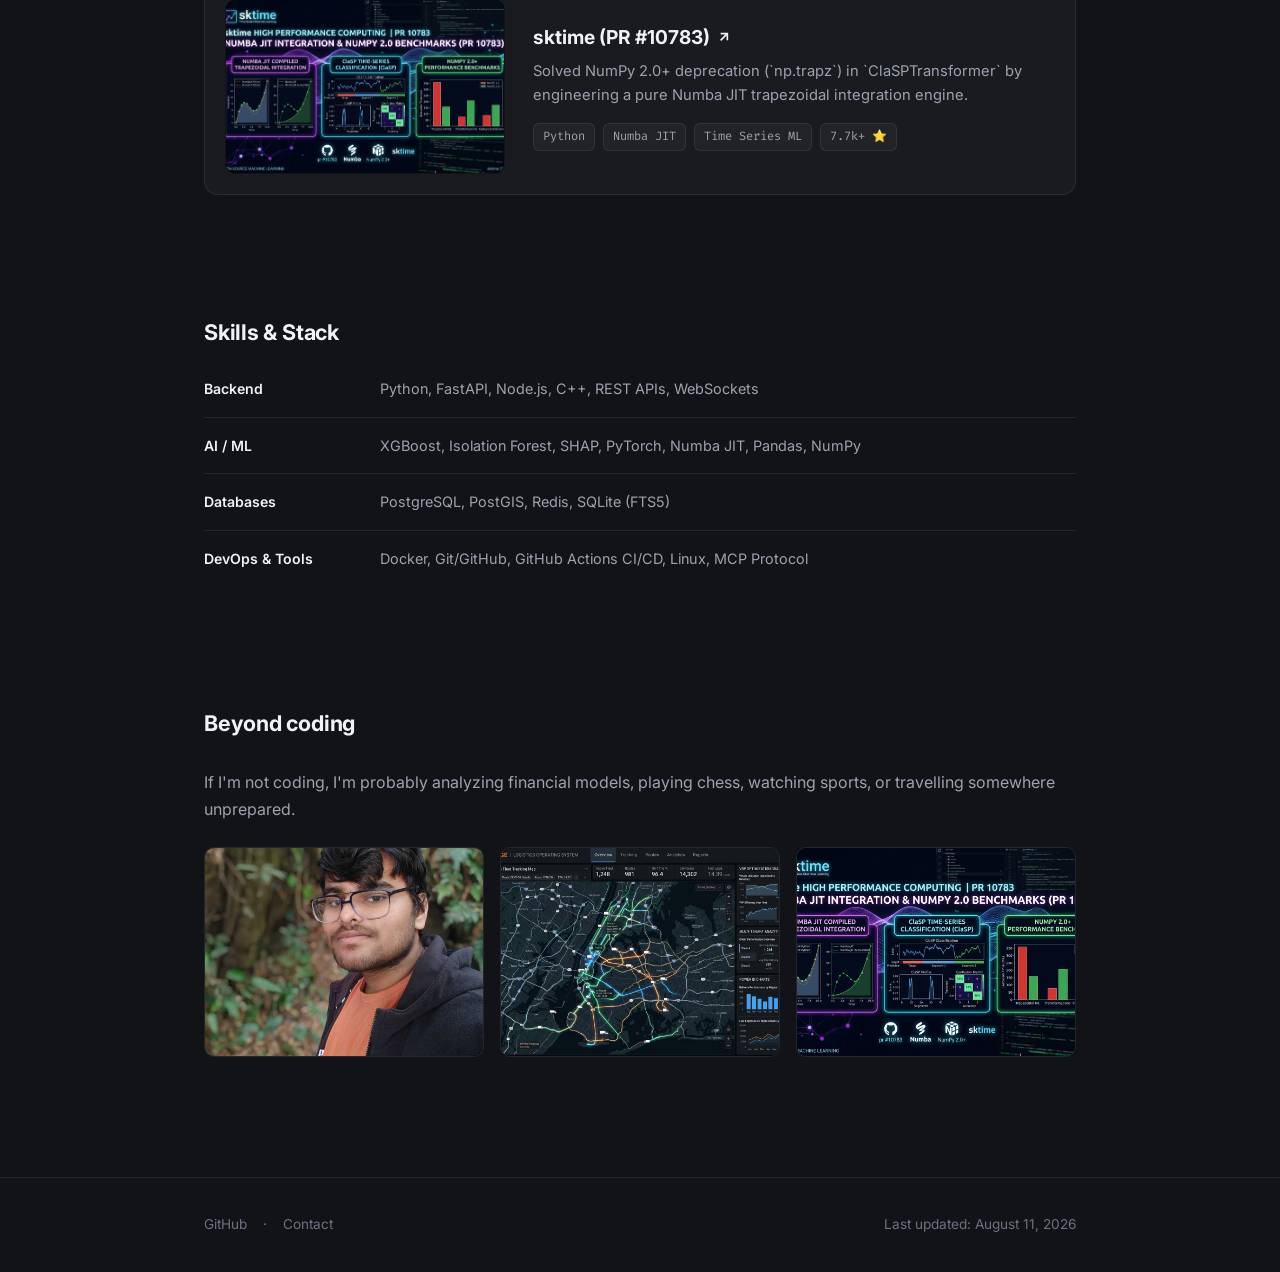
==== commit 4cddd192: "style: minimalist redesign for clean, uncluttered layout matching inspiration screenshots" ====
--- a/index.html
+++ b/index.html
@@ -3,16 +3,9 @@
 <head>
   <meta charset="utf-8">
   <meta name="viewport" content="width=device-width, initial-scale=1">
-  <title>Nikunj Sharma | Software & AI/ML Systems Engineer @ IIT Guwahati</title>
-  <meta name="description" content="Portfolio of Nikunj Sharma — B.Tech Student at IIT Guwahati specializing in high-performance backend systems, real-time ML pipelines, and LLM context infrastructure.">
+  <title>Nikunj Sharma | Software & AI/ML Systems Engineer</title>
+  <meta name="description" content="Personal website of Nikunj Sharma — B.Tech Student at IIT Guwahati specializing in backend systems, ML pipelines, and open-source contributions.">
   <meta name="author" content="Nikunj Sharma">
-  <meta name="keywords" content="Nikunj Sharma, IIT Guwahati, Software Engineer, AI ML Engineer, FastAPI, sktime, FraudGuard, DeltaContext">
-
-  <!-- Open Graph / Social -->
-  <meta property="og:title" content="Nikunj Sharma | Software & AI/ML Systems Engineer">
-  <meta property="og:description" content="Software & AI/ML Systems Engineer at IIT Guwahati. Active contributor to sktime.">
-  <meta property="og:type" content="website">
-  <meta property="og:url" content="https://NikunjSharma.github.io/">
 
   <!-- Favicon -->
   <link rel="icon" type="image/png" href="images/favicon.png">
@@ -20,496 +13,213 @@
   <!-- Google Fonts -->
   <link rel="preconnect" href="https://fonts.googleapis.com">
   <link rel="preconnect" href="https://fonts.gstatic.com" crossorigin>
-  <link href="https://fonts.googleapis.com/css2?family=Fira+Code:wght@400;500;600&family=Inter:wght@300;400;500;600;700&family=Outfit:wght@500;600;700;800&display=swap" rel="stylesheet">
-
-  <!-- Modern Design System Stylesheet -->
+  <link href="https://fonts.googleapis.com/css2?family=Fira+Code:wght@400;500&family=Inter:wght@300;400;500;600;700;800&display=swap" rel="stylesheet">
+
+  <!-- Minimalist Stylesheet -->
   <link rel="stylesheet" href="css/modern.css">
 </head>
-<body id="top">
-
-  <!-- Background Ambient Glow -->
-  <div class="bg-glow"></div>
+<body>
 
   <!-- Navigation Bar -->
-  <nav class="navbar" id="navbar">
+  <nav class="navbar">
     <div class="container nav-container">
-      <a href="#top" class="nav-brand">
-        <span>NIKUNJ SHARMA</span>
-        <span class="brand-badge">IIT GUWAHATI</span>
-      </a>
-
-      <ul class="nav-links">
-        <li><a href="#home" class="nav-link active">Home</a></li>
-        <li><a href="#projects" class="nav-link">Projects</a></li>
-        <li><a href="#skills" class="nav-link">Skills</a></li>
-        <li><a href="#beyond" class="nav-link">Beyond Coding</a></li>
-        <li><a href="#contact" class="nav-link">Contact</a></li>
-      </ul>
-
-      <div class="nav-actions">
-        <button id="cursor-toggle-btn" class="icon-btn" title="Toggle Pixel Retro Cursor" aria-label="Toggle Retro Cursor">
+      <a href="#" class="nav-brand">Nikunj Sharma</a>
+
+      <div class="nav-right">
+        <ul class="nav-links">
+          <li><a href="#projects" class="nav-link">projects</a></li>
+          <li><a href="#skills" class="nav-link">skills</a></li>
+          <li><a href="#beyond" class="nav-link">beyond</a></li>
+        </ul>
+
+        <button id="cursor-toggle-btn" class="icon-toggle-btn" title="Toggle Retro Pixel Cursor" aria-label="Toggle Retro Cursor">
           <svg width="18" height="18" viewBox="0 0 24 24" fill="none" stroke="currentColor" stroke-width="2"><path d="M3 3l7 18 3-7 7-3L3 3z"/><path d="M13 13l6 6"/></svg>
         </button>
 
-        <button id="theme-toggle-btn" class="icon-btn" title="Toggle Light/Dark Theme" aria-label="Toggle Theme">
+        <button id="theme-toggle-btn" class="icon-toggle-btn" title="Toggle Light/Dark Theme" aria-label="Toggle Theme">
           <svg id="theme-icon" width="18" height="18" viewBox="0 0 24 24" fill="none" stroke="currentColor" stroke-width="2"><path d="M21 12.79A9 9 0 1 1 11.21 3 7 7 0 0 0 21 12.79z"></path></svg>
         </button>
-
-        <a href="Resume+CV/Nikunj_Sharma_CV.pdf" target="_blank" class="btn-resume">
+      </div>
+    </div>
+  </nav>
+
+  <!-- Hero Section (Screenshot 1 & 7 Inspired) -->
+  <section class="hero">
+    <div class="container">
+      <h1 class="hero-title">hi, I'm Nikunj <span class="wave-hand">👋</span></h1>
+      <div class="hero-subtitle">Chemical Engineering Student · IIT Guwahati</div>
+
+      <p class="hero-bio">
+        I love building software, architecting backend systems, and experimenting with real-time ML pipelines to improve workflows. Active contributor to open-source machine learning frameworks like <strong>sktime</strong>.
+      </p>
+
+      <div class="hero-pills">
+        <a href="https://linkedin.com" target="_blank" class="pill-btn">
+          <span>LinkedIn</span>
+          <svg viewBox="0 0 24 24"><path d="M19 3a2 2 0 0 1 2 2v14a2 2 0 0 1-2 2H5a2 2 0 0 1-2-2V5a2 2 0 0 1 2-2h14m-.5 15.5v-5.3a3.26 3.26 0 0 0-3.26-3.26c-.85 0-1.84.52-2.28 1.3v-1.11h-2.79v8.37h2.79v-4.93c0-.77.62-1.4 1.39-1.4a1.4 1.4 0 0 1 1.4 1.4v4.93h2.75M6.88 8.56a1.68 1.68 0 0 0 1.68-1.68c0-.93-.75-1.69-1.68-1.69a1.69 1.69 0 0 0-1.69 1.69c0 .93.76 1.68 1.69 1.68m1.39 9.94v-8.37H5.5v8.37h2.77z"/></svg>
+        </a>
+
+        <a href="Resume+CV/Nikunj_Sharma_CV.pdf" target="_blank" class="pill-btn">
           <span>Resume</span>
-          <svg width="14" height="14" viewBox="0 0 24 24" fill="none" stroke="currentColor" stroke-width="2.5"><line x1="7" y1="17" x2="17" y2="7"></line><polyline points="7 7 17 7 17 17"></polyline></svg>
-        </a>
-      </div>
-    </div>
-  </nav>
-
-  <!-- Hero Section -->
-  <section id="home" class="hero">
-    <div class="container hero-grid">
-      <div class="hero-content">
-        <div class="hero-badge">
-          <span class="status-dot"></span>
-          <span>Open for SDE & AI/ML Roles</span>
-        </div>
-
-        <h1 class="hero-title">
-          hi, I'm Nikunj <span class="wave-emoji">👋</span>
-        </h1>
-
-        <div class="hero-subtitle">
-          Chemical Engineering Student @ IIT Guwahati · SDE & AI/ML Systems Engineer
-        </div>
-
-        <p class="hero-description">
-          I build high-performance backend systems, real-time ML detection pipelines, and LLM context infrastructure. Active contributor to major open-source machine learning frameworks like <strong>sktime</strong>.
-        </p>
-
-        <div class="social-pills">
-          <a href="https://linkedin.com" target="_blank" class="social-pill">
-            <svg viewBox="0 0 24 24"><path d="M19 3a2 2 0 0 1 2 2v14a2 2 0 0 1-2 2H5a2 2 0 0 1-2-2V5a2 2 0 0 1 2-2h14m-.5 15.5v-5.3a3.26 3.26 0 0 0-3.26-3.26c-.85 0-1.84.52-2.28 1.3v-1.11h-2.79v8.37h2.79v-4.93c0-.77.62-1.4 1.39-1.4a1.4 1.4 0 0 1 1.4 1.4v4.93h2.75M6.88 8.56a1.68 1.68 0 0 0 1.68-1.68c0-.93-.75-1.69-1.68-1.69a1.69 1.69 0 0 0-1.69 1.69c0 .93.76 1.68 1.69 1.68m1.39 9.94v-8.37H5.5v8.37h2.77z"/></svg>
-            <span>LinkedIn</span>
-          </a>
-
-          <a href="https://github.com/NikunjSharma-dev" target="_blank" class="social-pill">
-            <svg viewBox="0 0 24 24"><path d="M12 2A10 10 0 0 0 2 12c0 4.42 2.87 8.17 6.84 9.5.5.08.66-.23.66-.5v-1.69c-2.77.6-3.36-1.34-3.36-1.34-.46-1.16-1.11-1.47-1.11-1.47-.91-.62.07-.6.07-.6 1 .07 1.53 1.03 1.53 1.03.87 1.52 2.34 1.07 2.91.83.1-.65.35-1.09.63-1.34-2.22-.25-4.55-1.11-4.55-4.92 0-1.11.38-2 1.03-2.71-.1-.25-.45-1.29.1-2.64 0 0 .84-.27 2.75 1.02.79-.22 1.65-.33 2.5-.33.85 0 1.71.11 2.5.33 1.91-1.29 2.75-1.02 2.75-1.02.55 1.35.2 2.39.1 2.64.65.71 1.03 1.6 1.03 2.71 0 3.82-2.34 4.66-4.57 4.91.36.31.69.92.69 1.85V21c0 .27.16.59.67.5C19.14 20.16 22 16.42 22 12A10 10 0 0 0 12 2z"/></svg>
-            <span>GitHub</span>
-          </a>
-
-          <a href="Resume+CV/Nikunj_Sharma_CV.pdf" target="_blank" class="social-pill">
-            <svg viewBox="0 0 24 24" fill="none" stroke="currentColor" stroke-width="2"><path d="M14 2H6a2 2 0 0 0-2 2v16a2 2 0 0 0 2 2h12a2 2 0 0 0 2-2V8z"></path><polyline points="14 2 14 8 20 8"></polyline><line x1="16" y1="13" x2="8" y2="13"></line><line x1="16" y1="17" x2="8" y2="17"></line><polyline points="10 9 9 9 8 9"></polyline></svg>
-            <span>Resume</span>
-          </a>
-
-          <a href="mailto:20.nikunj.sharma@gmail.com" class="social-pill">
-            <svg viewBox="0 0 24 24" fill="none" stroke="currentColor" stroke-width="2"><path d="M4 4h16c1.1 0 2 .9 2 2v12c0 1.1-.9 2-2 2H4c-1.1 0-2-.9-2-2V6c0-1.1.9-2 2-2z"></path><polyline points="22,6 12,13 2,6"></polyline></svg>
-            <span>Email</span>
-          </a>
-        </div>
-      </div>
-
-      <!-- Terminal Component (Screenshot 7 Inspired) -->
-      <div class="terminal-card">
-        <div class="terminal-header">
-          <div class="mac-controls">
-            <span class="mac-dot red"></span>
-            <span class="mac-dot yellow"></span>
-            <span class="mac-dot green"></span>
-          </div>
-          <span class="terminal-title">nikunj@iitg: ~</span>
-        </div>
-        <div class="terminal-body" id="terminal-body">
-          <div class="terminal-row">
-            <span class="terminal-prompt">&gt; Nikunj.location</span>
-          </div>
-          <div class="terminal-output highlight">"Guwahati, Assam, India"</div>
-
-          <div class="terminal-row" style="margin-top:8px;">
-            <span class="terminal-prompt">&gt; Nikunj.education</span>
-          </div>
-          <div class="terminal-output highlight">"B.Tech Chemical Engineering — IIT Guwahati"</div>
-
-          <div class="terminal-row" style="margin-top:8px;">
-            <span class="terminal-prompt">&gt; Nikunj.skills</span>
-          </div>
-          <div class="terminal-output highlight">["Python", "FastAPI", "XGBoost", "PostgreSQL", "Redis", "Docker", "TypeScript", "Numba JIT"]</div>
-
-          <div class="terminal-row" style="margin-top:8px;">
-            <span class="terminal-prompt">&gt; Nikunj.openSource</span>
-          </div>
-          <div class="terminal-output highlight">"sktime contributor (7.7k+ ⭐) — PR #10783"</div>
-
-          <div class="terminal-input-line">
-            <span class="terminal-prompt">&gt; Nikunj.</span>
-            <input type="text" id="terminal-input" placeholder="type 'help', 'skills', 'projects'..." autocomplete="off" spellcheck="false">
-          </div>
-        </div>
-      </div>
-    </div>
-  </section>
-
-  <!-- Projects Section (Screenshots 2, 4, 5, 6 Inspired) -->
+          <svg width="14" height="14" viewBox="0 0 24 24" fill="none" stroke="currentColor" stroke-width="2"><path d="M14 2H6a2 2 0 0 0-2 2v16a2 2 0 0 0 2 2h12a2 2 0 0 0 2-2V8z"></path><polyline points="14 2 14 8 20 8"></polyline></svg>
+        </a>
+
+        <a href="https://github.com/NikunjSharma-dev" target="_blank" class="pill-btn">
+          <span>GitHub</span>
+          <svg viewBox="0 0 24 24"><path d="M12 2A10 10 0 0 0 2 12c0 4.42 2.87 8.17 6.84 9.5.5.08.66-.23.66-.5v-1.69c-2.77.6-3.36-1.34-3.36-1.34-.46-1.16-1.11-1.47-1.11-1.47-.91-.62.07-.6.07-.6 1 .07 1.53 1.03 1.53 1.03.87 1.52 2.34 1.07 2.91.83.1-.65.35-1.09.63-1.34-2.22-.25-4.55-1.11-4.55-4.92 0-1.11.38-2 1.03-2.71-.1-.25-.45-1.29.1-2.64 0 0 .84-.27 2.75 1.02.79-.22 1.65-.33 2.5-.33.85 0 1.71.11 2.5.33 1.91-1.29 2.75-1.02 2.75-1.02.55 1.35.2 2.39.1 2.64.65.71 1.03 1.6 1.03 2.71 0 3.82-2.34 4.66-4.57 4.91.36.31.69.92.69 1.85V21c0 .27.16.59.67.5C19.14 20.16 22 16.42 22 12A10 10 0 0 0 12 2z"/></svg>
+        </a>
+
+        <a href="mailto:20.nikunj.sharma@gmail.com" class="pill-btn">
+          <svg viewBox="0 0 24 24" fill="none" stroke="currentColor" stroke-width="2"><path d="M4 4h16c1.1 0 2 .9 2 2v12c0 1.1-.9 2-2 2H4c-1.1 0-2-.9-2-2V6c0-1.1.9-2 2-2z"></path><polyline points="22,6 12,13 2,6"></polyline></svg>
+        </a>
+      </div>
+
+      <!-- Minimal Code Block (Screenshot 7 Inspired) -->
+      <div class="terminal-block">
+        <div class="terminal-line"><span class="cmd">&gt; Nikunj.location</span> <span class="val">"Guwahati, Assam, India"</span></div>
+        <div class="terminal-line"><span class="cmd">&gt; Nikunj.contact</span> <span class="val">["20.nikunj.sharma@gmail.com", "LinkedIn", "GitHub"]</span></div>
+        <div class="terminal-line"><span class="cmd">&gt; Nikunj.openSource</span> <span class="val">"sktime (7.7k+ ⭐) — PR #10783"</span></div>
+        <div class="terminal-line"><span class="cmd">&gt; Nikunj.interests</span> <span class="val">["backend systems", "ML pipelines", "chess", "travelling"]</span></div>
+      </div>
+    </div>
+  </section>
+
+  <!-- Recent Projects (Screenshot 2, 4 Inspired) -->
   <section id="projects" class="section">
     <div class="container">
-      <div class="section-header">
-        <span class="section-tag">// FEATURED SHOWCASE</span>
-        <h2 class="section-title">Recent Projects</h2>
-        <p class="section-subtitle">Real-world AI systems, high-performance backends, and open-source contributions.</p>
-      </div>
-
-      <!-- Filter Tabs -->
-      <div class="filter-tabs">
-        <button class="tab-btn active" data-filter="all">All Projects</button>
-        <button class="tab-btn" data-filter="ai-systems">AI & ML Systems</button>
-        <button class="tab-btn" data-filter="logistics">Logistics & Backend</button>
-        <button class="tab-btn" data-filter="open-source">Open Source</button>
-      </div>
-
-      <!-- Projects Grid -->
-      <div class="projects-grid">
+      <h2 class="section-heading">Recent projects</h2>
+
+      <div class="filter-row">
+        <button class="filter-btn active" data-filter="all">all</button>
+        <button class="filter-btn" data-filter="ai-systems">ai & systems</button>
+        <button class="filter-btn" data-filter="logistics">logistics</button>
+        <button class="filter-btn" data-filter="open-source">open source</button>
+      </div>
+
+      <div class="projects-list">
 
         <!-- Project 1: DeltaContext -->
-        <div class="project-card" data-category="ai-systems">
-          <div class="browser-frame">
-            <div class="browser-bar">
-              <div class="mac-controls">
-                <span class="mac-dot red"></span>
-                <span class="mac-dot yellow"></span>
-                <span class="mac-dot green"></span>
-              </div>
-              <div class="browser-url">deltacontext.dev</div>
-            </div>
-          </div>
-          <div class="project-img-wrapper">
-            <img src="images/portfolio/deltacontext.jpg" alt="DeltaContext MCP Server" loading="lazy">
-          </div>
-          <div class="project-content">
-            <div class="project-header-row">
-              <h3 class="project-title">DeltaContext</h3>
-              <span class="project-badge">MCP Server</span>
-            </div>
-            <p class="project-description">
-              Multimodal ETL Pipeline & Model Context Protocol (MCP) server giving LLMs persistent, searchable memory over local CSVs, PDFs, Markdown, and images using SQLite FTS5.
-            </p>
-            <div class="tech-tags">
-              <span class="tech-tag">Python</span>
-              <span class="tech-tag">SQLite FTS5</span>
-              <span class="tech-tag">MCP Protocol</span>
-              <span class="tech-tag">Watchdog</span>
-              <span class="tech-tag">Docker</span>
-            </div>
-            <div class="project-actions">
-              <a href="https://github.com/NikunjSharma-dev/DeltaContext" target="_blank" class="btn-card-primary">
-                <svg width="16" height="16" viewBox="0 0 24 24" fill="currentColor"><path d="M12 2A10 10 0 0 0 2 12c0 4.42 2.87 8.17 6.84 9.5.5.08.66-.23.66-.5v-1.69c-2.77.6-3.36-1.34-3.36-1.34-.46-1.16-1.11-1.47-1.11-1.47-.91-.62.07-.6.07-.6 1 .07 1.53 1.03 1.53 1.03.87 1.52 2.34 1.07 2.91.83.1-.65.35-1.09.63-1.34-2.22-.25-4.55-1.11-4.55-4.92 0-1.11.38-2 1.03-2.71-.1-.25-.45-1.29.1-2.64 0 0 .84-.27 2.75 1.02.79-.22 1.65-.33 2.5-.33.85 0 1.71.11 2.5.33 1.91-1.29 2.75-1.02 2.75-1.02.55 1.35.2 2.39.1 2.64.65.71 1.03 1.6 1.03 2.71 0 3.82-2.34 4.66-4.57 4.91.36.31.69.92.69 1.85V21c0 .27.16.59.67.5C19.14 20.16 22 16.42 22 12A10 10 0 0 0 12 2z"/></svg>
-                <span>Source</span>
-              </a>
-            </div>
-          </div>
-        </div>
+        <a href="https://github.com/NikunjSharma-dev/DeltaContext" target="_blank" class="project-item" data-category="ai-systems">
+          <div class="project-thumb">
+            <img src="images/portfolio/deltacontext.jpg" alt="DeltaContext" loading="lazy">
+          </div>
+          <div class="project-info">
+            <div class="project-title-row">
+              <h3 class="project-title">
+                <span>DeltaContext</span>
+                <svg viewBox="0 0 24 24" fill="none" stroke="currentColor" stroke-width="2.5"><line x1="7" y1="17" x2="17" y2="7"></line><polyline points="7 7 17 7 17 17"></polyline></svg>
+              </h3>
+            </div>
+            <p class="project-desc">
+              Multimodal ETL Pipeline & Model Context Protocol (MCP) server giving LLMs persistent, searchable memory over local files using SQLite FTS5.
+            </p>
+            <div class="tags-row">
+              <span class="tag">Python</span>
+              <span class="tag">SQLite FTS5</span>
+              <span class="tag">MCP Protocol</span>
+              <span class="tag">Docker</span>
+            </div>
+          </div>
+        </a>
 
         <!-- Project 2: FraudGuard -->
-        <div class="project-card" data-category="ai-systems">
-          <div class="browser-frame">
-            <div class="browser-bar">
-              <div class="mac-controls">
-                <span class="mac-dot red"></span>
-                <span class="mac-dot yellow"></span>
-                <span class="mac-dot green"></span>
-              </div>
-              <div class="browser-url">fraudguard.dev</div>
-            </div>
-          </div>
-          <div class="project-img-wrapper">
-            <img src="images/portfolio/fraudguard.jpg" alt="FraudGuard Real-Time Fraud Detection" loading="lazy">
-          </div>
-          <div class="project-content">
-            <div class="project-header-row">
-              <h3 class="project-title">FraudGuard</h3>
-              <span class="project-badge">Real-Time ML</span>
-            </div>
-            <p class="project-description">
-              Real-time transaction fraud scoring engine. Hard business rules fire inside PostgreSQL, followed by async Isolation Forest + XGBoost scoring against Redis behavioral features.
-            </p>
-            <div class="tech-tags">
-              <span class="tech-tag">FastAPI</span>
-              <span class="tech-tag">PostgreSQL</span>
-              <span class="tech-tag">Redis</span>
-              <span class="tech-tag">XGBoost</span>
-              <span class="tech-tag">SHAP</span>
-              <span class="tech-tag">Docker</span>
-            </div>
-            <div class="project-actions">
-              <a href="https://github.com/NikunjSharma-dev/FraudGuard" target="_blank" class="btn-card-primary">
-                <svg width="16" height="16" viewBox="0 0 24 24" fill="currentColor"><path d="M12 2A10 10 0 0 0 2 12c0 4.42 2.87 8.17 6.84 9.5.5.08.66-.23.66-.5v-1.69c-2.77.6-3.36-1.34-3.36-1.34-.46-1.16-1.11-1.47-1.11-1.47-.91-.62.07-.6.07-.6 1 .07 1.53 1.03 1.53 1.03.87 1.52 2.34 1.07 2.91.83.1-.65.35-1.09.63-1.34-2.22-.25-4.55-1.11-4.55-4.92 0-1.11.38-2 1.03-2.71-.1-.25-.45-1.29.1-2.64 0 0 .84-.27 2.75 1.02.79-.22 1.65-.33 2.5-.33.85 0 1.71.11 2.5.33 1.91-1.29 2.75-1.02 2.75-1.02.55 1.35.2 2.39.1 2.64.65.71 1.03 1.6 1.03 2.71 0 3.82-2.34 4.66-4.57 4.91.36.31.69.92.69 1.85V21c0 .27.16.59.67.5C19.14 20.16 22 16.42 22 12A10 10 0 0 0 12 2z"/></svg>
-                <span>Source</span>
-              </a>
-            </div>
-          </div>
-        </div>
+        <a href="https://github.com/NikunjSharma-dev/FraudGuard" target="_blank" class="project-item" data-category="ai-systems">
+          <div class="project-thumb">
+            <img src="images/portfolio/fraudguard.jpg" alt="FraudGuard" loading="lazy">
+          </div>
+          <div class="project-info">
+            <div class="project-title-row">
+              <h3 class="project-title">
+                <span>FraudGuard</span>
+                <svg viewBox="0 0 24 24" fill="none" stroke="currentColor" stroke-width="2.5"><line x1="7" y1="17" x2="17" y2="7"></line><polyline points="7 7 17 7 17 17"></polyline></svg>
+              </h3>
+            </div>
+            <p class="project-desc">
+              Real-time transaction fraud detection system. Dual-layer pipeline with business rules in PostgreSQL + async Isolation Forest & XGBoost scoring in Redis.
+            </p>
+            <div class="tags-row">
+              <span class="tag">FastAPI</span>
+              <span class="tag">PostgreSQL</span>
+              <span class="tag">Redis</span>
+              <span class="tag">XGBoost</span>
+            </div>
+          </div>
+        </a>
 
         <!-- Project 3: FleetForge & Cargonaut -->
-        <div class="project-card" data-category="logistics">
-          <div class="browser-frame">
-            <div class="browser-bar">
-              <div class="mac-controls">
-                <span class="mac-dot red"></span>
-                <span class="mac-dot yellow"></span>
-                <span class="mac-dot green"></span>
-              </div>
-              <div class="browser-url">fleetforge.io</div>
-            </div>
-          </div>
-          <div class="project-img-wrapper">
-            <img src="images/portfolio/fleetforge.jpg" alt="FleetForge Logistics Operating System" loading="lazy">
-          </div>
-          <div class="project-content">
-            <div class="project-header-row">
-              <h3 class="project-title">FleetForge & Cargonaut</h3>
-              <span class="project-badge">Logistics SaaS</span>
-            </div>
-            <p class="project-description">
-              Open-source modular supply chain operating system — multi-tenant SaaS, real-time GPS fleet tracking, dispatch & Vehicle Routing Problem (VRP) optimization, and Power BI analytics.
-            </p>
-            <div class="tech-tags">
-              <span class="tech-tag">React</span>
-              <span class="tech-tag">FastAPI</span>
-              <span class="tech-tag">PostGIS</span>
-              <span class="tech-tag">VRP Algo</span>
-              <span class="tech-tag">Power BI</span>
-            </div>
-            <div class="project-actions">
-              <a href="https://github.com/NikunjSharma-dev/fleetforge" target="_blank" class="btn-card-primary">
-                <svg width="16" height="16" viewBox="0 0 24 24" fill="currentColor"><path d="M12 2A10 10 0 0 0 2 12c0 4.42 2.87 8.17 6.84 9.5.5.08.66-.23.66-.5v-1.69c-2.77.6-3.36-1.34-3.36-1.34-.46-1.16-1.11-1.47-1.11-1.47-.91-.62.07-.6.07-.6 1 .07 1.53 1.03 1.53 1.03.87 1.52 2.34 1.07 2.91.83.1-.65.35-1.09.63-1.34-2.22-.25-4.55-1.11-4.55-4.92 0-1.11.38-2 1.03-2.71-.1-.25-.45-1.29.1-2.64 0 0 .84-.27 2.75 1.02.79-.22 1.65-.33 2.5-.33.85 0 1.71.11 2.5.33 1.91-1.29 2.75-1.02 2.75-1.02.55 1.35.2 2.39.1 2.64.65.71 1.03 1.6 1.03 2.71 0 3.82-2.34 4.66-4.57 4.91.36.31.69.92.69 1.85V21c0 .27.16.59.67.5C19.14 20.16 22 16.42 22 12A10 10 0 0 0 12 2z"/></svg>
-                <span>Source</span>
-              </a>
-            </div>
-          </div>
-        </div>
+        <a href="https://github.com/NikunjSharma-dev/fleetforge" target="_blank" class="project-item" data-category="logistics">
+          <div class="project-thumb">
+            <img src="images/portfolio/fleetforge.jpg" alt="FleetForge" loading="lazy">
+          </div>
+          <div class="project-info">
+            <div class="project-title-row">
+              <h3 class="project-title">
+                <span>FleetForge</span>
+                <svg viewBox="0 0 24 24" fill="none" stroke="currentColor" stroke-width="2.5"><line x1="7" y1="17" x2="17" y2="7"></line><polyline points="7 7 17 7 17 17"></polyline></svg>
+              </h3>
+            </div>
+            <p class="project-desc">
+              Open-source modular supply chain operating system — live GPS fleet tracking, dispatch optimization, and embedded analytics.
+            </p>
+            <div class="tags-row">
+              <span class="tag">React</span>
+              <span class="tag">FastAPI</span>
+              <span class="tag">PostGIS</span>
+              <span class="tag">Power BI</span>
+            </div>
+          </div>
+        </a>
 
         <!-- Project 4: sktime Open Source PR -->
-        <div class="project-card" data-category="open-source">
-          <div class="browser-frame">
-            <div class="browser-bar">
-              <div class="mac-controls">
-                <span class="mac-dot red"></span>
-                <span class="mac-dot yellow"></span>
-                <span class="mac-dot green"></span>
-              </div>
-              <div class="browser-url">github.com/sktime/sktime</div>
-            </div>
-          </div>
-          <div class="project-img-wrapper">
-            <img src="images/portfolio/sktime.jpg" alt="sktime open source contribution" loading="lazy">
-          </div>
-          <div class="project-content">
-            <div class="project-header-row">
-              <h3 class="project-title">sktime (7.7k+ ⭐)</h3>
-              <span class="project-badge">Open Source</span>
-            </div>
-            <p class="project-description">
-              Major contribution solving NumPy 2.0+ deprecation (`np.trapz`) in `ClaSPTransformer` by engineering a pure Numba JIT trapezoidal integration engine and refactoring F1 evaluation.
-            </p>
-            <div class="tech-tags">
-              <span class="tech-tag">Python</span>
-              <span class="tech-tag">Numba JIT</span>
-              <span class="tech-tag">Time Series ML</span>
-              <span class="tech-tag">NumPy 2.0</span>
-            </div>
-            <div class="project-actions">
-              <a href="https://github.com/sktime/sktime/pull/10783" target="_blank" class="btn-card-primary">
-                <svg width="16" height="16" viewBox="0 0 24 24" fill="none" stroke="currentColor" stroke-width="2"><line x1="6" y1="3" x2="6" y2="15"></line><circle cx="18" cy="6" r="3"></circle><circle cx="6" cy="18" r="3"></circle><path d="M18 9a9 9 0 0 1-9 9"></path></svg>
-                <span>PR #10783</span>
-              </a>
-            </div>
-          </div>
-        </div>
-
-        <!-- Project 5: DataPipe -->
-        <div class="project-card" data-category="logistics">
-          <div class="browser-frame">
-            <div class="browser-bar">
-              <div class="mac-controls">
-                <span class="mac-dot red"></span>
-                <span class="mac-dot yellow"></span>
-                <span class="mac-dot green"></span>
-              </div>
-              <div class="browser-url">datapipe.io</div>
-            </div>
-          </div>
-          <div class="project-img-wrapper">
-            <img src="images/portfolio/deltacontext.jpg" alt="DataPipe directory watcher" loading="lazy">
-          </div>
-          <div class="project-content">
-            <div class="project-header-row">
-              <h3 class="project-title">DataPipe</h3>
-              <span class="project-badge">ETL & Search</span>
-            </div>
-            <p class="project-description">
-              Real-time directory watcher & SQLite FTS5 search index engine with pluggable parser registry (CSV, PDF, HTML, DOCX, Code) and incremental session memory.
-            </p>
-            <div class="tech-tags">
-              <span class="tech-tag">Python</span>
-              <span class="tech-tag">SQLite FTS5</span>
-              <span class="tech-tag">xxHash</span>
-              <span class="tech-tag">Pandas</span>
-            </div>
-            <div class="project-actions">
-              <a href="https://github.com/NikunjSharma-dev/DataPipe" target="_blank" class="btn-card-primary">
-                <svg width="16" height="16" viewBox="0 0 24 24" fill="currentColor"><path d="M12 2A10 10 0 0 0 2 12c0 4.42 2.87 8.17 6.84 9.5.5.08.66-.23.66-.5v-1.69c-2.77.6-3.36-1.34-3.36-1.34-.46-1.16-1.11-1.47-1.11-1.47-.91-.62.07-.6.07-.6 1 .07 1.53 1.03 1.53 1.03.87 1.52 2.34 1.07 2.91.83.1-.65.35-1.09.63-1.34-2.22-.25-4.55-1.11-4.55-4.92 0-1.11.38-2 1.03-2.71-.1-.25-.45-1.29.1-2.64 0 0 .84-.27 2.75 1.02.79-.22 1.65-.33 2.5-.33.85 0 1.71.11 2.5.33 1.91-1.29 2.75-1.02 2.75-1.02.55 1.35.2 2.39.1 2.64.65.71 1.03 1.6 1.03 2.71 0 3.82-2.34 4.66-4.57 4.91.36.31.69.92.69 1.85V21c0 .27.16.59.67.5C19.14 20.16 22 16.42 22 12A10 10 0 0 0 12 2z"/></svg>
-                <span>Source</span>
-              </a>
-            </div>
-          </div>
-        </div>
-
-        <!-- Project 6: Tesla DCF Financial Model -->
-        <div class="project-card" data-category="logistics">
-          <div class="browser-frame">
-            <div class="browser-bar">
-              <div class="mac-controls">
-                <span class="mac-dot red"></span>
-                <span class="mac-dot yellow"></span>
-                <span class="mac-dot green"></span>
-              </div>
-              <div class="browser-url">teslamodel.dev</div>
-            </div>
-          </div>
-          <div class="project-img-wrapper">
-            <img src="images/portfolio/merger.jpg" alt="Tesla Financial Valuation Model" loading="lazy">
-          </div>
-          <div class="project-content">
-            <div class="project-header-row">
-              <h3 class="project-title">Tesla DCF Valuation</h3>
-              <span class="project-badge">FinTech & Valuation</span>
-            </div>
-            <p class="project-description">
-              Comprehensive financial & valuation model analyzing Tesla's Enterprise Value (EV), Equity Value, and Price Per Share with detailed multi-segment forecasting (2014-2028).
-            </p>
-            <div class="tech-tags">
-              <span class="tech-tag">Financial Modeling</span>
-              <span class="tech-tag">DCF</span>
-              <span class="tech-tag">Python</span>
-              <span class="tech-tag">Excel</span>
-            </div>
-            <div class="project-actions">
-              <a href="https://github.com/NikunjSharma-dev/Tesla-DCF-valuation-end-to-end" target="_blank" class="btn-card-primary">
-                <svg width="16" height="16" viewBox="0 0 24 24" fill="currentColor"><path d="M12 2A10 10 0 0 0 2 12c0 4.42 2.87 8.17 6.84 9.5.5.08.66-.23.66-.5v-1.69c-2.77.6-3.36-1.34-3.36-1.34-.46-1.16-1.11-1.47-1.11-1.47-.91-.62.07-.6.07-.6 1 .07 1.53 1.03 1.53 1.03.87 1.52 2.34 1.07 2.91.83.1-.65.35-1.09.63-1.34-2.22-.25-4.55-1.11-4.55-4.92 0-1.11.38-2 1.03-2.71-.1-.25-.45-1.29.1-2.64 0 0 .84-.27 2.75 1.02.79-.22 1.65-.33 2.5-.33.85 0 1.71.11 2.5.33 1.91-1.29 2.75-1.02 2.75-1.02.55 1.35.2 2.39.1 2.64.65.71 1.03 1.6 1.03 2.71 0 3.82-2.34 4.66-4.57 4.91.36.31.69.92.69 1.85V21c0 .27.16.59.67.5C19.14 20.16 22 16.42 22 12A10 10 0 0 0 12 2z"/></svg>
-                <span>Source</span>
-              </a>
-            </div>
-          </div>
-        </div>
-
-      </div>
-
-      <!-- Open Source Highlight Banner -->
-      <div class="os-banner">
-        <div class="os-content">
-          <h3>Active Contributor to Core Machine Learning Frameworks</h3>
-          <p>
-            Engineered Numba JIT accelerated trapezoidal integration for <strong>sktime/sktime</strong> to resolve NumPy 2.0+ deprecations, optimizing F1 classification metrics.
-          </p>
-          <div class="os-stats">
-            <div class="os-stat-item">
-              <span class="os-stat-val">7.7k+</span>
-              <span class="os-stat-lbl">sktime Stars</span>
-            </div>
-            <div class="os-stat-item">
-              <span class="os-stat-val">PR #10783</span>
-              <span class="os-stat-lbl">Merged</span>
-            </div>
-          </div>
-        </div>
-        <div style="display:flex; justify-content:flex-end;">
-          <a href="https://github.com/sktime/sktime/pull/10783" target="_blank" class="social-pill" style="background:var(--accent-indigo); color:#fff; border:none;">
-            <span>View Pull Request ↗</span>
-          </a>
-        </div>
-      </div>
-
+        <a href="https://github.com/sktime/sktime/pull/10783" target="_blank" class="project-item" data-category="open-source">
+          <div class="project-thumb">
+            <img src="images/portfolio/sktime.jpg" alt="sktime open source" loading="lazy">
+          </div>
+          <div class="project-info">
+            <div class="project-title-row">
+              <h3 class="project-title">
+                <span>sktime (PR #10783)</span>
+                <svg viewBox="0 0 24 24" fill="none" stroke="currentColor" stroke-width="2.5"><line x1="7" y1="17" x2="17" y2="7"></line><polyline points="7 7 17 7 17 17"></polyline></svg>
+              </h3>
+            </div>
+            <p class="project-desc">
+              Solved NumPy 2.0+ deprecation (`np.trapz`) in `ClaSPTransformer` by engineering a pure Numba JIT trapezoidal integration engine.
+            </p>
+            <div class="tags-row">
+              <span class="tag">Python</span>
+              <span class="tag">Numba JIT</span>
+              <span class="tag">Time Series ML</span>
+              <span class="tag">7.7k+ ⭐</span>
+            </div>
+          </div>
+        </a>
+
+      </div>
     </div>
   </section>
 
   <!-- Skills Section -->
   <section id="skills" class="section">
     <div class="container">
-      <div class="section-header">
-        <span class="section-tag">// TECH STACK & EXPERTISE</span>
-        <h2 class="section-title">Core Skills</h2>
-        <p class="section-subtitle">Technologies and tools I use to build scalable systems.</p>
-      </div>
-
-      <div class="skills-categories">
-        
-        <!-- Category 1: Backend & Systems -->
-        <div class="skill-category-card">
-          <div class="category-header">
-            <div class="category-icon">
-              <svg width="22" height="22" viewBox="0 0 24 24" fill="none" stroke="currentColor" stroke-width="2"><rect x="2" y="2" width="20" height="8" rx="2" ry="2"></rect><rect x="2" y="14" width="20" height="8" rx="2" ry="2"></rect><line x1="6" y1="6" x2="6.01" y2="6"></line><line x1="6" y1="18" x2="6.01" y2="18"></line></svg>
-            </div>
-            <h3 class="category-title">Backend Systems</h3>
-          </div>
-          <div class="skill-pills">
-            <span class="skill-pill">Python</span>
-            <span class="skill-pill">FastAPI</span>
-            <span class="skill-pill">Node.js</span>
-            <span class="skill-pill">C++</span>
-            <span class="skill-pill">REST APIs</span>
-            <span class="skill-pill">WebSockets</span>
-          </div>
-        </div>
-
-        <!-- Category 2: AI & ML Pipelines -->
-        <div class="skill-category-card">
-          <div class="category-header">
-            <div class="category-icon">
-              <svg width="22" height="22" viewBox="0 0 24 24" fill="none" stroke="currentColor" stroke-width="2"><path d="M12 2a10 10 0 1 0 10 10H12V2z"></path><path d="M12 12L2.1 12a10 10 0 0 0 19.8 0z"></path></svg>
-            </div>
-            <h3 class="category-title">AI & ML Pipelines</h3>
-          </div>
-          <div class="skill-pills">
-            <span class="skill-pill">XGBoost</span>
-            <span class="skill-pill">Isolation Forest</span>
-            <span class="skill-pill">SHAP</span>
-            <span class="skill-pill">PyTorch</span>
-            <span class="skill-pill">Numba JIT</span>
-            <span class="skill-pill">Pandas</span>
-            <span class="skill-pill">NumPy</span>
-          </div>
-        </div>
-
-        <!-- Category 3: Databases & Caching -->
-        <div class="skill-category-card">
-          <div class="category-header">
-            <div class="category-icon">
-              <svg width="22" height="22" viewBox="0 0 24 24" fill="none" stroke="currentColor" stroke-width="2"><ellipse cx="12" cy="5" rx="9" ry="3"></ellipse><path d="M21 12c0 1.66-4 3-9 3s-9-1.34-9-3"></path><path d="M3 5v14c0 1.66 4 3 9 3s9-1.34 9-3V5"></path></svg>
-            </div>
-            <h3 class="category-title">Databases & Cache</h3>
-          </div>
-          <div class="skill-pills">
-            <span class="skill-pill">PostgreSQL</span>
-            <span class="skill-pill">PostGIS</span>
-            <span class="skill-pill">Redis</span>
-            <span class="skill-pill">SQLite FTS5</span>
-          </div>
-        </div>
-
-        <!-- Category 4: DevOps & Tools -->
-        <div class="skill-category-card">
-          <div class="category-header">
-            <div class="category-icon">
-              <svg width="22" height="22" viewBox="0 0 24 24" fill="none" stroke="currentColor" stroke-width="2"><path d="M22 19a2 2 0 0 1-2 2H4a2 2 0 0 1-2-2V5a2 2 0 0 1 2-2h5l2 3h9a2 2 0 0 1 2 2z"></path></svg>
-            </div>
-            <h3 class="category-title">DevOps & Infrastructure</h3>
-          </div>
-          <div class="skill-pills">
-            <span class="skill-pill">Docker</span>
-            <span class="skill-pill">GitHub Actions CI/CD</span>
-            <span class="skill-pill">Linux / Bash</span>
-            <span class="skill-pill">MCP Protocol</span>
-            <span class="skill-pill">TypeScript</span>
-          </div>
-        </div>
-
+      <h2 class="section-heading">Skills & Stack</h2>
+
+      <div class="skills-group">
+        <div class="skill-row">
+          <span class="skill-label">Backend</span>
+          <span class="skill-values">Python, FastAPI, Node.js, C++, REST APIs, WebSockets</span>
+        </div>
+        <div class="skill-row">
+          <span class="skill-label">AI / ML</span>
+          <span class="skill-values">XGBoost, Isolation Forest, SHAP, PyTorch, Numba JIT, Pandas, NumPy</span>
+        </div>
+        <div class="skill-row">
+          <span class="skill-label">Databases</span>
+          <span class="skill-values">PostgreSQL, PostGIS, Redis, SQLite (FTS5)</span>
+        </div>
+        <div class="skill-row">
+          <span class="skill-label">DevOps & Tools</span>
+          <span class="skill-values">Docker, Git/GitHub, GitHub Actions CI/CD, Linux, MCP Protocol</span>
+        </div>
       </div>
     </div>
   </section>
@@ -517,74 +227,40 @@
   <!-- Beyond Coding Section (Screenshot 2 Inspired) -->
   <section id="beyond" class="section">
     <div class="container">
-      <div class="section-header">
-        <span class="section-tag">// LIFE & INTERESTS</span>
-        <h2 class="section-title">Beyond Coding</h2>
-      </div>
-
-      <div class="beyond-grid">
-        <div class="beyond-card">
-          <p class="beyond-quote">
-            "When I'm not architecting backend systems or training ML detection models, you'll probably find me analyzing financial valuation models, exploring open-source projects, playing chess, or travelling."
-          </p>
-          <div class="beyond-interests">
-            <span class="interest-tag">♟️ Chess</span>
-            <span class="interest-tag">📈 Financial Modeling</span>
-            <span class="interest-tag">✈️ Travelling</span>
-            <span class="interest-tag">🏎️ Tech Research</span>
-          </div>
-        </div>
-
-        <div class="gallery-grid">
-          <div class="gallery-item">
-            <img src="images/profile-pic.jpg" alt="Nikunj Sharma">
-            <div class="gallery-overlay">IIT Guwahati Campus</div>
-          </div>
-          <div class="gallery-item">
-            <img src="images/portfolio/fleetforge.jpg" alt="Logistics Dashboard">
-            <div class="gallery-overlay">Logistics Systems</div>
-          </div>
-        </div>
-      </div>
-    </div>
-  </section>
-
-  <!-- Contact Section -->
-  <section id="contact" class="section">
-    <div class="container">
-      <div class="contact-card">
-        <h2>Let's Build Something Together</h2>
-        <p>
-          Currently open for Software Development Engineering (SDE) and AI/ML Engineering opportunities.
-        </p>
-        <div class="contact-actions">
-          <a href="mailto:20.nikunj.sharma@gmail.com" class="btn-email">
-            <svg width="20" height="20" viewBox="0 0 24 24" fill="none" stroke="currentColor" stroke-width="2"><path d="M4 4h16c1.1 0 2 .9 2 2v12c0 1.1-.9 2-2 2H4c-1.1 0-2-.9-2-2V6c0-1.1.9-2 2-2z"></path><polyline points="22,6 12,13 2,6"></polyline></svg>
-            <span>Say Hello (20.nikunj.sharma@gmail.com)</span>
-          </a>
-        </div>
-      </div>
-    </div>
-  </section>
-
-  <!-- Footer (Screenshot 4 Inspired) -->
+      <h2 class="section-heading">Beyond coding</h2>
+
+      <p class="beyond-text">
+        If I'm not coding, I'm probably analyzing financial models, playing chess, watching sports, or travelling somewhere unprepared.
+      </p>
+
+      <div class="gallery-row">
+        <div class="gallery-card">
+          <img src="images/profile-pic.jpg" alt="Nikunj Sharma">
+        </div>
+        <div class="gallery-card">
+          <img src="images/portfolio/fleetforge.jpg" alt="FleetForge">
+        </div>
+        <div class="gallery-card">
+          <img src="images/portfolio/sktime.jpg" alt="sktime">
+        </div>
+      </div>
+    </div>
+  </section>
+
+  <!-- Minimalist Footer (Screenshot 4 Inspired) -->
   <footer class="footer">
-    <div class="container footer-content">
-      <div class="footer-left">
-        <a href="https://github.com/NikunjSharma-dev" target="_blank" style="display:inline-flex; align-items:center; gap:6px;">
-          <svg width="18" height="18" viewBox="0 0 24 24" fill="currentColor"><path d="M12 2A10 10 0 0 0 2 12c0 4.42 2.87 8.17 6.84 9.5.5.08.66-.23.66-.5v-1.69c-2.77.6-3.36-1.34-3.36-1.34-.46-1.16-1.11-1.47-1.11-1.47-.91-.62.07-.6.07-.6 1 .07 1.53 1.03 1.53 1.03.87 1.52 2.34 1.07 2.91.83.1-.65.35-1.09.63-1.34-2.22-.25-4.55-1.11-4.55-4.92 0-1.11.38-2 1.03-2.71-.1-.25-.45-1.29.1-2.64 0 0 .84-.27 2.75 1.02.79-.22 1.65-.33 2.5-.33.85 0 1.71.11 2.5.33 1.91-1.29 2.75-1.02 2.75-1.02.55 1.35.2 2.39.1 2.64.65.71 1.03 1.6 1.03 2.71 0 3.82-2.34 4.66-4.57 4.91.36.31.69.92.69 1.85V21c0 .27.16.59.67.5C19.14 20.16 22 16.42 22 12A10 10 0 0 0 12 2z"/></svg>
-          <span>GitHub</span>
-        </a>
+    <div class="container footer-inner">
+      <div class="footer-links">
+        <a href="https://github.com/NikunjSharma-dev" target="_blank">GitHub</a>
         <span>·</span>
         <a href="mailto:20.nikunj.sharma@gmail.com">Contact</a>
       </div>
-      <div class="footer-right">
+      <div>
         Last updated: August 11, 2026
       </div>
     </div>
   </footer>
 
-  <!-- Modern JS -->
   <script src="js/modern.js"></script>
 </body>
 </html>
--- a/css/modern.css
+++ b/css/modern.css
@@ -1,81 +1,56 @@
 /* ==========================================================================
-   Modern Developer Portfolio - Design System & CSS
+   Minimalist Developer Portfolio - CSS
    Target: Nikunj Sharma (Software & AI/ML Systems Engineer @ IIT Guwahati)
+   Focus: Clean typography, generous whitespace, subtle dark theme, zero clutter
    ========================================================================== */
 
 :root {
-  /* Dark Theme Palette (Default) */
-  --bg-primary: #0b0d12;
-  --bg-secondary: #12151e;
-  --bg-card: #181c27;
-  --bg-card-hover: #202533;
-  --bg-input: #12151e;
-  --border-color: #242938;
-  --border-hover: #3d455d;
+  /* Ultra-sleek Minimalist Dark Theme (Default) */
+  --bg-primary: #121316;
+  --bg-card: #191b1f;
+  --bg-card-hover: #202329;
+  --border-color: rgba(255, 255, 255, 0.08);
+  --border-hover: rgba(255, 255, 255, 0.18);
   
-  --text-primary: #f3f4f6;
+  --text-primary: #f0f2f5;
   --text-secondary: #9ca3af;
   --text-muted: #6b7280;
   
+  --accent-indigo: #6366f1;
   --accent-purple: #8b5cf6;
-  --accent-indigo: #6366f1;
-  --accent-indigo-rgb: 99, 102, 241;
-  --accent-cyan: #06b6d4;
-  --accent-green: #10b981;
-  --accent-amber: #f59e0b;
-  
-  --gradient-primary: linear-gradient(135deg, #6366f1 0%, #a855f7 100%);
-  --gradient-card: linear-gradient(180deg, rgba(255,255,255,0.03) 0%, rgba(255,255,255,0) 100%);
-  --gradient-text: linear-gradient(135deg, #ffffff 0%, #cbd5e1 100%);
-  --gradient-accent-text: linear-gradient(135deg, #818cf8 0%, #c084fc 100%);
-
-  --shadow-card: 0 10px 30px -10px rgba(0, 0, 0, 0.5);
-  --shadow-glow: 0 0 25px rgba(99, 102, 241, 0.25);
   
   --font-sans: 'Inter', -apple-system, BlinkMacSystemFont, 'Segoe UI', Roboto, sans-serif;
-  --font-display: 'Outfit', sans-serif;
   --font-mono: 'Fira Code', 'JetBrains Mono', monospace;
 
-  --nav-height: 72px;
-  --radius-sm: 8px;
-  --radius-md: 12px;
-  --radius-lg: 16px;
+  --nav-height: 64px;
+  --radius-sm: 6px;
+  --radius-md: 10px;
+  --radius-lg: 14px;
   --radius-full: 9999px;
+
+  --transition-fast: 0.15s ease;
+  --transition-normal: 0.25s ease;
+}
+
+[data-theme="light"] {
+  --bg-primary: #ffffff;
+  --bg-card: #f9fafb;
+  --bg-card-hover: #f3f4f6;
+  --border-color: rgba(0, 0, 0, 0.08);
+  --border-hover: rgba(0, 0, 0, 0.16);
   
-  --transition-fast: 0.15s cubic-bezier(0.4, 0, 0.2, 1);
-  --transition-normal: 0.25s cubic-bezier(0.4, 0, 0.2, 1);
-  --transition-slow: 0.4s cubic-bezier(0.4, 0, 0.2, 1);
-}
-
-/* Light Theme Variables */
-[data-theme="light"] {
-  --bg-primary: #f8fafc;
-  --bg-secondary: #f1f5f9;
-  --bg-card: #ffffff;
-  --bg-card-hover: #f8fafc;
-  --bg-input: #ffffff;
-  --border-color: #e2e8f0;
-  --border-hover: #cbd5e1;
-  
-  --text-primary: #0f172a;
-  --text-secondary: #475569;
-  --text-muted: #94a3b8;
-  
-  --gradient-text: linear-gradient(135deg, #0f172a 0%, #334155 100%);
-  --gradient-accent-text: linear-gradient(135deg, #4f46e5 0%, #7c3aed 100%);
-  --shadow-card: 0 10px 25px -5px rgba(0, 0, 0, 0.05);
-}
-
-/* Custom Retro Pointer Cursor Style */
+  --text-primary: #111827;
+  --text-secondary: #4b5563;
+  --text-muted: #9ca3af;
+}
+
+/* Custom Retro Pixel Cursor */
 body.retro-cursor, 
 body.retro-cursor a, 
-body.retro-cursor button, 
-body.retro-cursor input, 
-body.retro-cursor select {
+body.retro-cursor button {
   cursor: url('data:image/svg+xml;utf8,<svg xmlns="http://www.w3.org/2000/svg" width="24" height="24" viewBox="0 0 24 24" fill="black" stroke="white" stroke-width="1.5"><polygon points="2,2 2,20 7,15 11,22 14,21 10,14 17,14"/></svg>'), auto !important;
 }
 
-/* Reset & Base Styles */
 *, *::before, *::after {
   box-sizing: border-box;
   margin: 0;
@@ -84,7 +59,6 @@
 
 html {
   scroll-behavior: smooth;
-  font-size: 16px;
 }
 
 body {
@@ -92,9 +66,7 @@
   color: var(--text-primary);
   font-family: var(--font-sans);
   line-height: 1.6;
-  overflow-x: hidden;
   -webkit-font-smoothing: antialiased;
-  -moz-osx-font-smoothing: grayscale;
   transition: background-color var(--transition-normal), color var(--transition-normal);
 }
 
@@ -110,35 +82,15 @@
   background: none;
 }
 
-img {
-  max-width: 100%;
-  height: auto;
-  display: block;
-}
-
 .container {
   width: 100%;
-  max-width: 1160px;
+  max-width: 920px; /* Minimalist narrow content width for focus */
   margin: 0 auto;
   padding: 0 24px;
 }
 
-/* Background Ambient Glow Effects */
-.bg-glow {
-  position: absolute;
-  top: 0;
-  left: 50%;
-  transform: translateX(-50%);
-  width: 100%;
-  max-width: 1200px;
-  height: 600px;
-  background: radial-gradient(circle at 50% -20%, rgba(99, 102, 241, 0.15) 0%, rgba(139, 92, 246, 0.08) 35%, transparent 70%);
-  pointer-events: none;
-  z-index: 0;
-}
-
-/* ==========================================================================
-   Navigation Bar
+/* ==========================================================================
+   Minimalist Navigation
    ========================================================================== */
 .navbar {
   position: fixed;
@@ -147,18 +99,14 @@
   width: 100%;
   height: var(--nav-height);
   z-index: 1000;
-  transition: background-color var(--transition-normal), border-color var(--transition-normal), backdrop-filter var(--transition-normal);
-}
-
-.navbar.scrolled {
-  background-color: rgba(11, 13, 18, 0.85);
+  background-color: rgba(18, 19, 22, 0.85);
   backdrop-filter: blur(12px);
   -webkit-backdrop-filter: blur(12px);
-  border-bottom: 1px solid var(--border-color);
-}
-
-[data-theme="light"] .navbar.scrolled {
-  background-color: rgba(248, 250, 252, 0.85);
+  transition: border-color var(--transition-fast);
+}
+
+[data-theme="light"] .navbar {
+  background-color: rgba(255, 255, 255, 0.85);
 }
 
 .nav-container {
@@ -169,37 +117,27 @@
 }
 
 .nav-brand {
-  display: flex;
-  align-items: center;
-  gap: 12px;
-  font-family: var(--font-display);
+  font-size: 0.95rem;
   font-weight: 700;
-  font-size: 1.15rem;
-  letter-spacing: -0.02em;
-}
-
-.nav-brand .brand-badge {
-  font-family: var(--font-sans);
-  font-size: 0.72rem;
-  font-weight: 600;
-  padding: 3px 8px;
-  border-radius: var(--radius-full);
-  background: rgba(99, 102, 241, 0.12);
-  color: var(--accent-indigo);
-  border: 1px solid rgba(99, 102, 241, 0.25);
-  letter-spacing: 0.03em;
+  letter-spacing: -0.01em;
+  color: var(--text-primary);
+}
+
+.nav-right {
+  display: flex;
+  align-items: center;
+  gap: 20px;
 }
 
 .nav-links {
   display: flex;
   align-items: center;
-  gap: 28px;
+  gap: 20px;
   list-style: none;
 }
 
 .nav-link {
-  font-size: 0.92rem;
-  font-weight: 500;
+  font-size: 0.88rem;
   color: var(--text-secondary);
   transition: color var(--transition-fast);
 }
@@ -208,854 +146,370 @@
   color: var(--text-primary);
 }
 
-.nav-actions {
-  display: flex;
-  align-items: center;
-  gap: 14px;
-}
-
-.icon-btn {
+.icon-toggle-btn {
+  color: var(--text-secondary);
   display: inline-flex;
   align-items: center;
   justify-content: center;
-  width: 38px;
-  height: 38px;
-  border-radius: var(--radius-md);
-  background: var(--bg-secondary);
-  border: 1px solid var(--border-color);
-  color: var(--text-secondary);
-  transition: all var(--transition-fast);
-}
-
-.icon-btn:hover {
-  color: var(--text-primary);
-  border-color: var(--border-hover);
-  background: var(--bg-card);
-  transform: translateY(-1px);
-}
-
-.btn-resume {
-  display: inline-flex;
-  align-items: center;
-  gap: 6px;
-  padding: 8px 16px;
-  font-size: 0.88rem;
-  font-weight: 600;
-  border-radius: var(--radius-md);
-  background: var(--bg-secondary);
-  border: 1px solid var(--border-color);
-  color: var(--text-primary);
-  transition: all var(--transition-fast);
-}
-
-.btn-resume:hover {
-  background: var(--bg-card);
-  border-color: var(--accent-indigo);
-  color: var(--accent-indigo);
-  box-shadow: 0 4px 12px rgba(99, 102, 241, 0.15);
-}
-
-.mobile-menu-btn {
-  display: none;
-}
-
-/* ==========================================================================
-   Hero Section
+  padding: 6px;
+  border-radius: var(--radius-sm);
+  transition: color var(--transition-fast);
+}
+
+.icon-toggle-btn:hover {
+  color: var(--text-primary);
+}
+
+/* ==========================================================================
+   Minimalist Hero Section
    ========================================================================== */
 .hero {
-  position: relative;
-  padding-top: calc(var(--nav-height) + 60px);
-  padding-bottom: 80px;
-  z-index: 1;
-}
-
-.hero-grid {
-  display: grid;
-  grid-template-columns: 1fr 1fr;
-  gap: 48px;
-  align-items: center;
-}
-
-.hero-content {
-  display: flex;
-  flex-direction: column;
-  align-items: flex-start;
-}
-
-.hero-badge {
-  display: inline-flex;
-  align-items: center;
-  gap: 8px;
-  padding: 6px 14px;
-  border-radius: var(--radius-full);
-  background: rgba(16, 185, 129, 0.1);
-  border: 1px solid rgba(16, 185, 129, 0.25);
-  color: var(--accent-green);
-  font-size: 0.82rem;
-  font-weight: 600;
-  margin-bottom: 24px;
-}
-
-.status-dot {
-  width: 8px;
-  height: 8px;
-  border-radius: 50%;
-  background: var(--accent-green);
-  box-shadow: 0 0 8px var(--accent-green);
-  animation: pulse-dot 2s infinite;
-}
-
-@keyframes pulse-dot {
-  0% { transform: scale(0.95); opacity: 1; }
-  50% { transform: scale(1.2); opacity: 0.6; }
-  100% { transform: scale(0.95); opacity: 1; }
+  padding-top: calc(var(--nav-height) + 70px);
+  padding-bottom: 60px;
 }
 
 .hero-title {
-  font-family: var(--font-display);
-  font-size: 3.2rem;
+  font-size: 3rem;
   font-weight: 800;
-  line-height: 1.1;
   letter-spacing: -0.03em;
+  line-height: 1.15;
   margin-bottom: 12px;
-  background: var(--gradient-text);
-  -webkit-background-clip: text;
-  -webkit-text-fill-color: transparent;
-}
-
-.wave-emoji {
+  color: var(--text-primary);
+}
+
+.wave-hand {
   display: inline-block;
   transform-origin: 70% 70%;
-  animation: wave-hand 2.5s infinite;
-}
-
-@keyframes wave-hand {
-  0% { transform: rotate(0deg); }
+  animation: wave-animation 2.5s infinite;
+}
+
+@keyframes wave-animation {
+  0%, 100% { transform: rotate(0deg); }
   10% { transform: rotate(14deg); }
   20% { transform: rotate(-8deg); }
   30% { transform: rotate(14deg); }
   40% { transform: rotate(-4deg); }
   50% { transform: rotate(10deg); }
-  60% { transform: rotate(0deg); }
-  100% { transform: rotate(0deg); }
 }
 
 .hero-subtitle {
-  font-size: 1.25rem;
-  font-weight: 600;
-  color: var(--accent-indigo);
-  margin-bottom: 16px;
-  letter-spacing: -0.01em;
-}
-
-.hero-description {
+  font-size: 1.15rem;
+  color: var(--text-secondary);
+  font-weight: 400;
+  margin-bottom: 20px;
+}
+
+.hero-bio {
   font-size: 1.05rem;
   color: var(--text-secondary);
-  line-height: 1.7;
+  line-height: 1.65;
+  max-width: 680px;
   margin-bottom: 32px;
-  max-width: 520px;
-}
-
-.social-pills {
-  display: flex;
+}
+
+.hero-pills {
+  display: flex;
+  align-items: center;
+  gap: 12px;
   flex-wrap: wrap;
-  gap: 12px;
-}
-
-.social-pill {
+}
+
+.pill-btn {
   display: inline-flex;
   align-items: center;
   gap: 8px;
-  padding: 10px 18px;
+  padding: 8px 16px;
   border-radius: var(--radius-md);
   background: var(--bg-card);
   border: 1px solid var(--border-color);
   color: var(--text-primary);
-  font-size: 0.9rem;
-  font-weight: 600;
-  transition: all var(--transition-normal);
-  box-shadow: var(--shadow-card);
-}
-
-.social-pill:hover {
+  font-size: 0.88rem;
+  font-weight: 500;
+  transition: all var(--transition-fast);
+}
+
+.pill-btn:hover {
+  border-color: var(--border-hover);
   background: var(--bg-card-hover);
-  border-color: var(--border-hover);
-  transform: translateY(-2px);
-  box-shadow: 0 8px 20px rgba(0, 0, 0, 0.3);
-}
-
-.social-pill svg {
-  width: 18px;
-  height: 18px;
+  transform: translateY(-1px);
+}
+
+.pill-btn svg {
+  width: 15px;
+  height: 15px;
   fill: currentColor;
 }
 
-/* Terminal Window Widget */
-.terminal-card {
-  background: #0d1117;
+/* Minimal Terminal / Code Card */
+.terminal-block {
+  margin-top: 40px;
+  background: var(--bg-card);
   border: 1px solid var(--border-color);
-  border-radius: var(--radius-lg);
-  overflow: hidden;
-  box-shadow: 0 20px 40px -15px rgba(0, 0, 0, 0.7), 0 0 30px rgba(99, 102, 241, 0.1);
-  font-family: var(--font-mono);
-  transition: border-color var(--transition-normal);
-}
-
-.terminal-card:hover {
-  border-color: var(--border-hover);
-}
-
-.terminal-header {
-  display: flex;
-  align-items: center;
-  justify-content: space-between;
-  padding: 12px 16px;
-  background: #161b22;
-  border-bottom: 1px solid var(--border-color);
-}
-
-.mac-controls {
-  display: flex;
-  align-items: center;
-  gap: 8px;
-}
-
-.mac-dot {
-  width: 12px;
-  height: 12px;
-  border-radius: 50%;
-}
-
-.mac-dot.red { background: #ff5f56; }
-.mac-dot.yellow { background: #ffbd2e; }
-.mac-dot.green { background: #27c939; }
-
-.terminal-title {
-  font-size: 0.8rem;
-  color: #8b949e;
-  font-weight: 500;
-}
-
-.terminal-body {
-  padding: 20px;
-  color: #c9d1d9;
-  font-size: 0.88rem;
-  line-height: 1.65;
-  min-height: 280px;
-  max-height: 360px;
-  overflow-y: auto;
-}
-
-.terminal-row {
-  margin-bottom: 12px;
-}
-
-.terminal-prompt {
-  color: var(--accent-indigo);
-  font-weight: 600;
-
-}
-
-.terminal-cmd {
-  color: #58a6ff;
-  font-weight: 600;
-}
-
-.terminal-output {
-  color: #8b949e;
-  padding-left: 16px;
-  white-space: pre-wrap;
-  word-break: break-word;
-}
-
-.terminal-output.highlight {
-  color: #7ee787;
-}
-
-.terminal-input-line {
-  display: flex;
-  align-items: center;
-  gap: 8px;
-  margin-top: 8px;
-}
-
-.terminal-input-line input {
-  background: transparent;
-  border: none;
-  outline: none;
-  color: #f0f6fc;
-  font-family: var(--font-mono);
-  font-size: 0.88rem;
-  width: 100%;
-}
-
-.cursor-blink {
-  display: inline-block;
-  width: 8px;
-  height: 16px;
-  background: #58a6ff;
-  margin-left: 2px;
-  animation: blink 1s infinite;
-  vertical-align: middle;
-}
-
-@keyframes blink {
-  0%, 100% { opacity: 1; }
-  50% { opacity: 0; }
-}
-
-/* ==========================================================================
-   Section Common Styles
-   ========================================================================== */
-.section {
-  padding: 80px 0;
-  position: relative;
-}
-
-.section-header {
-  margin-bottom: 48px;
-}
-
-.section-tag {
-  display: inline-block;
+  border-radius: var(--radius-md);
+  padding: 20px 24px;
   font-family: var(--font-mono);
   font-size: 0.85rem;
-  font-weight: 600;
+  color: var(--text-secondary);
+  line-height: 1.8;
+}
+
+.terminal-line {
+  display: flex;
+  gap: 10px;
+}
+
+.terminal-line .cmd {
   color: var(--accent-indigo);
-  text-transform: uppercase;
-  letter-spacing: 0.1em;
-  margin-bottom: 8px;
-}
-
-.section-title {
-  font-family: var(--font-display);
-  font-size: 2.3rem;
+}
+
+.terminal-line .val {
+  color: var(--text-primary);
+}
+
+/* ==========================================================================
+   Minimalist Section Setup
+   ========================================================================== */
+.section {
+  padding: 60px 0;
+}
+
+.section-heading {
+  font-size: 1.35rem;
   font-weight: 700;
-  letter-spacing: -0.02em;
-  color: var(--text-primary);
-}
-
-.section-subtitle {
-  font-size: 1.05rem;
-  color: var(--text-secondary);
-  margin-top: 8px;
+  letter-spacing: -0.01em;
+  margin-bottom: 28px;
+  color: var(--text-primary);
 }
 
 /* Filter Tabs */
-.filter-tabs {
-  display: flex;
-  align-items: center;
-  gap: 10px;
-  margin-bottom: 36px;
+.filter-row {
+  display: flex;
+  align-items: center;
+  gap: 8px;
+  margin-bottom: 32px;
   flex-wrap: wrap;
 }
 
-.tab-btn {
-  padding: 8px 18px;
+.filter-btn {
+  padding: 6px 14px;
   border-radius: var(--radius-full);
-  background: var(--bg-secondary);
-  border: 1px solid var(--border-color);
-  color: var(--text-secondary);
-  font-size: 0.88rem;
-  font-weight: 600;
+  font-size: 0.82rem;
+  color: var(--text-secondary);
+  background: transparent;
+  border: 1px solid transparent;
   transition: all var(--transition-fast);
 }
 
-.tab-btn:hover {
-  color: var(--text-primary);
-  border-color: var(--border-hover);
-}
-
-.tab-btn.active {
-  background: var(--accent-indigo);
-  color: #ffffff;
-  border-color: var(--accent-indigo);
-  box-shadow: 0 4px 14px rgba(99, 102, 241, 0.35);
-}
-
-/* ==========================================================================
-   Project Cards Section
-   ========================================================================== */
-.projects-grid {
+.filter-btn:hover {
+  color: var(--text-primary);
+}
+
+.filter-btn.active {
+  background: var(--bg-card);
+  border-color: var(--border-color);
+  color: var(--text-primary);
+}
+
+/* ==========================================================================
+   Minimalist Projects Grid
+   ========================================================================== */
+.projects-list {
+  display: flex;
+  flex-direction: column;
+  gap: 32px;
+}
+
+.project-item {
   display: grid;
-  grid-template-columns: repeat(auto-fill, minmax(350px, 1fr));
-  gap: 32px;
-}
-
-.project-card {
+  grid-template-columns: 280px 1fr;
+  gap: 28px;
   background: var(--bg-card);
   border: 1px solid var(--border-color);
   border-radius: var(--radius-lg);
+  padding: 20px;
+  transition: all var(--transition-normal);
+}
+
+.project-item:hover {
+  border-color: var(--border-hover);
+  background: var(--bg-card-hover);
+}
+
+.project-thumb {
+  border-radius: var(--radius-md);
   overflow: hidden;
-  display: flex;
-  flex-direction: column;
-  transition: all var(--transition-normal);
-  box-shadow: var(--shadow-card);
-}
-
-.project-card:hover {
-  transform: translateY(-6px);
-  border-color: var(--border-hover);
-  box-shadow: 0 20px 35px -10px rgba(0, 0, 0, 0.6), var(--shadow-glow);
-}
-
-.browser-frame {
-  background: var(--bg-secondary);
-  border-bottom: 1px solid var(--border-color);
-}
-
-.browser-bar {
-  display: flex;
-  align-items: center;
-  gap: 12px;
-  padding: 10px 14px;
-}
-
-.browser-url {
-  flex: 1;
-  background: var(--bg-primary);
+  aspect-ratio: 16 / 10;
+  background: #000;
   border: 1px solid var(--border-color);
-  border-radius: 6px;
-  padding: 4px 12px;
-  font-family: var(--font-mono);
-  font-size: 0.75rem;
-  color: var(--text-muted);
-  text-align: center;
-  white-space: nowrap;
-  overflow: hidden;
-  text-overflow: ellipsis;
-}
-
-.project-img-wrapper {
-  position: relative;
-  width: 100%;
-  padding-top: 56.25%; /* 16:9 ratio */
-  overflow: hidden;
-  background: #000000;
-}
-
-.project-img-wrapper img {
-  position: absolute;
-  top: 0;
-  left: 0;
+}
+
+.project-thumb img {
   width: 100%;
   height: 100%;
   object-fit: cover;
-  transition: transform 0.5s cubic-bezier(0.4, 0, 0.2, 1);
-}
-
-.project-card:hover .project-img-wrapper img {
-  transform: scale(1.04);
-}
-
-.project-content {
-  padding: 24px;
+  transition: transform 0.4s ease;
+}
+
+.project-item:hover .project-thumb img {
+  transform: scale(1.03);
+}
+
+.project-info {
   display: flex;
   flex-direction: column;
-  flex: 1;
-}
-
-.project-header-row {
-  display: flex;
-  align-items: flex-start;
+  justify-content: center;
+}
+
+.project-title-row {
+  display: flex;
+  align-items: center;
   justify-content: space-between;
-  gap: 12px;
   margin-bottom: 8px;
 }
 
 .project-title {
-  font-family: var(--font-display);
-  font-size: 1.35rem;
+  font-size: 1.2rem;
   font-weight: 700;
   color: var(--text-primary);
-  line-height: 1.2;
-}
-
-.project-badge {
-  font-size: 0.72rem;
-  font-weight: 600;
-  padding: 2px 8px;
-  border-radius: var(--radius-full);
-  background: rgba(139, 92, 246, 0.15);
-  color: var(--accent-purple);
-  border: 1px solid rgba(139, 92, 246, 0.3);
-  white-space: nowrap;
-}
-
-.project-description {
+  display: inline-flex;
+  align-items: center;
+  gap: 6px;
+}
+
+.project-title svg {
+  width: 16px;
+  height: 16px;
+  transition: transform var(--transition-fast);
+}
+
+.project-item:hover .project-title svg {
+  transform: translate(2px, -2px);
+}
+
+.project-desc {
   font-size: 0.92rem;
   color: var(--text-secondary);
   line-height: 1.6;
-  margin-bottom: 20px;
-  flex: 1;
-}
-
-.tech-tags {
+  margin-bottom: 16px;
+}
+
+.tags-row {
   display: flex;
   flex-wrap: wrap;
   gap: 8px;
-  margin-bottom: 24px;
-}
-
-.tech-tag {
+}
+
+.tag {
   font-family: var(--font-mono);
-  font-size: 0.76rem;
-  padding: 4px 10px;
-  border-radius: 6px;
-  background: var(--bg-secondary);
+  font-size: 0.75rem;
+  padding: 3px 9px;
+  border-radius: var(--radius-sm);
+  background: rgba(255, 255, 255, 0.04);
   border: 1px solid var(--border-color);
   color: var(--text-secondary);
-  font-weight: 500;
-}
-
-.project-actions {
-  display: flex;
-  align-items: center;
-  gap: 12px;
-}
-
-.btn-card-primary {
-  flex: 1;
-  display: inline-flex;
-  align-items: center;
-  justify-content: center;
-  gap: 8px;
-  padding: 9px 16px;
-  border-radius: var(--radius-md);
-  background: var(--accent-indigo);
-  color: #ffffff;
+}
+
+/* ==========================================================================
+   Minimalist Skills List
+   ========================================================================== */
+.skills-group {
+  display: flex;
+  flex-direction: column;
+  gap: 16px;
+}
+
+.skill-row {
+  display: grid;
+  grid-template-columns: 160px 1fr;
+  gap: 16px;
+  align-items: baseline;
+  padding-bottom: 16px;
+  border-bottom: 1px solid var(--border-color);
+}
+
+.skill-row:last-child {
+  border-bottom: none;
+}
+
+.skill-label {
   font-size: 0.88rem;
   font-weight: 600;
-  transition: all var(--transition-fast);
-}
-
-.btn-card-primary:hover {
-  background: #4f46e5;
-  box-shadow: 0 4px 14px rgba(99, 102, 241, 0.4);
-}
-
-.btn-card-secondary {
-  flex: 1;
-  display: inline-flex;
-  align-items: center;
-  justify-content: center;
-  gap: 8px;
-  padding: 9px 16px;
-  border-radius: var(--radius-md);
-  background: var(--bg-secondary);
-  border: 1px solid var(--border-color);
-  color: var(--text-primary);
-  font-size: 0.88rem;
-  font-weight: 600;
-  transition: all var(--transition-fast);
-}
-
-.btn-card-secondary:hover {
-  background: var(--bg-card-hover);
-  border-color: var(--border-hover);
-}
-
-/* ==========================================================================
-   Open Source Highlight Banner
-   ========================================================================== */
-.os-banner {
-  margin-top: 48px;
-  background: linear-gradient(135deg, rgba(99, 102, 241, 0.1) 0%, rgba(168, 85, 247, 0.05) 100%);
-  border: 1px solid rgba(99, 102, 241, 0.25);
-  border-radius: var(--radius-lg);
-  padding: 32px;
+  color: var(--text-primary);
+}
+
+.skill-values {
+  font-size: 0.9rem;
+  color: var(--text-secondary);
+}
+
+/* ==========================================================================
+   Beyond Coding Section
+   ========================================================================== */
+.beyond-text {
+  font-size: 1rem;
+  color: var(--text-secondary);
+  line-height: 1.7;
+  margin-bottom: 24px;
+}
+
+.gallery-row {
   display: grid;
-  grid-template-columns: 1fr 280px;
-  gap: 32px;
-  align-items: center;
-}
-
-.os-content h3 {
-  font-family: var(--font-display);
-  font-size: 1.5rem;
-  font-weight: 700;
-  margin-bottom: 8px;
-}
-
-.os-content p {
-  color: var(--text-secondary);
-  font-size: 0.95rem;
-  margin-bottom: 16px;
-}
-
-.os-stats {
-  display: flex;
-  gap: 20px;
-}
-
-.os-stat-item {
-  display: flex;
-  flex-direction: column;
-}
-
-.os-stat-val {
-  font-family: var(--font-display);
-  font-size: 1.8rem;
-  font-weight: 800;
-  color: var(--accent-indigo);
-}
-
-.os-stat-lbl {
-  font-size: 0.8rem;
-  color: var(--text-muted);
-  text-transform: uppercase;
-  letter-spacing: 0.05em;
-}
-
-/* ==========================================================================
-   Skills Grid Section
-   ========================================================================== */
-.skills-categories {
-  display: grid;
-  grid-template-columns: repeat(auto-fit, minmax(260px, 1fr));
-  gap: 24px;
-}
-
-.skill-category-card {
-  background: var(--bg-card);
-  border: 1px solid var(--border-color);
-  border-radius: var(--radius-lg);
-  padding: 24px;
-  transition: all var(--transition-normal);
-}
-
-.skill-category-card:hover {
-  border-color: var(--border-hover);
-  transform: translateY(-4px);
-}
-
-.category-header {
-  display: flex;
-  align-items: center;
-  gap: 12px;
-  margin-bottom: 20px;
-}
-
-.category-icon {
-  width: 40px;
-  height: 40px;
-  border-radius: var(--radius-md);
-  background: rgba(99, 102, 241, 0.12);
-  color: var(--accent-indigo);
-  display: flex;
-  align-items: center;
-  justify-content: center;
-}
-
-.category-title {
-  font-family: var(--font-display);
-  font-size: 1.15rem;
-  font-weight: 700;
-}
-
-.skill-pills {
-  display: flex;
-  flex-wrap: wrap;
-  gap: 10px;
-}
-
-.skill-pill {
-  display: inline-flex;
-  align-items: center;
-  gap: 6px;
-  padding: 6px 12px;
-  border-radius: 8px;
-  background: var(--bg-secondary);
-  border: 1px solid var(--border-color);
-  color: var(--text-primary);
-  font-size: 0.85rem;
-  font-weight: 500;
-}
-
-/* ==========================================================================
-   Beyond Coding Section (Lifestyle & Interests)
-   ========================================================================== */
-.beyond-grid {
-  display: grid;
-  grid-template-columns: 1fr 1fr;
-  gap: 36px;
-  align-items: center;
-}
-
-.beyond-card {
-  background: var(--bg-card);
-  border: 1px solid var(--border-color);
-  border-radius: var(--radius-lg);
-  padding: 32px;
-}
-
-.beyond-quote {
-  font-size: 1.15rem;
-  line-height: 1.7;
-  color: var(--text-primary);
-  font-style: italic;
-  margin-bottom: 20px;
-}
-
-.beyond-interests {
-  display: flex;
-  flex-wrap: wrap;
-  gap: 12px;
-}
-
-.interest-tag {
-  padding: 8px 16px;
-  border-radius: var(--radius-full);
-  background: rgba(139, 92, 246, 0.1);
-  border: 1px solid rgba(139, 92, 246, 0.2);
-  color: var(--accent-purple);
-  font-size: 0.88rem;
-  font-weight: 600;
-}
-
-.gallery-grid {
-  display: grid;
-  grid-template-columns: repeat(2, 1fr);
+  grid-template-columns: repeat(3, 1fr);
   gap: 16px;
 }
 
-.gallery-item {
-  position: relative;
+.gallery-card {
   border-radius: var(--radius-md);
   overflow: hidden;
   aspect-ratio: 4 / 3;
   border: 1px solid var(--border-color);
 }
 
-.gallery-item img {
+.gallery-card img {
   width: 100%;
   height: 100%;
   object-fit: cover;
-  transition: transform 0.4s ease;
-}
-
-.gallery-item:hover img {
-  transform: scale(1.06);
-}
-
-.gallery-overlay {
-  position: absolute;
-  inset: 0;
-  background: linear-gradient(0deg, rgba(0,0,0,0.8) 0%, transparent 60%);
-  display: flex;
-  align-items: flex-end;
-  padding: 12px;
-  color: #ffffff;
-  font-size: 0.8rem;
-  font-weight: 600;
-}
-
-/* ==========================================================================
-   Contact Section & Footer
-   ========================================================================== */
-.contact-card {
-  background: var(--bg-card);
-  border: 1px solid var(--border-color);
-  border-radius: var(--radius-lg);
-  padding: 48px;
-  text-align: center;
-  max-width: 800px;
-  margin: 0 auto;
-}
-
-.contact-card h2 {
-  font-family: var(--font-display);
-  font-size: 2.2rem;
-  font-weight: 800;
-  margin-bottom: 12px;
-}
-
-.contact-card p {
-  color: var(--text-secondary);
-  font-size: 1.05rem;
-  max-width: 500px;
-  margin: 0 auto 32px auto;
-}
-
-.contact-actions {
-  display: flex;
-  align-items: center;
-  justify-content: center;
-  gap: 16px;
-  flex-wrap: wrap;
-}
-
-.btn-email {
-  display: inline-flex;
-  align-items: center;
-  gap: 10px;
-  padding: 14px 28px;
-  border-radius: var(--radius-md);
-  background: var(--accent-indigo);
-  color: #ffffff;
-  font-size: 1rem;
-  font-weight: 600;
-  transition: all var(--transition-normal);
-}
-
-.btn-email:hover {
-  background: #4f46e5;
-  box-shadow: 0 8px 25px rgba(99, 102, 241, 0.4);
-  transform: translateY(-2px);
-}
-
+}
+
+/* ==========================================================================
+   Minimalist Footer
+   ========================================================================== */
 .footer {
   border-top: 1px solid var(--border-color);
-  padding: 40px 0;
-  margin-top: 80px;
-  font-size: 0.88rem;
+  padding: 36px 0;
+  margin-top: 60px;
+  font-size: 0.85rem;
   color: var(--text-muted);
 }
 
-.footer-content {
+.footer-inner {
   display: flex;
   align-items: center;
   justify-content: space-between;
-  flex-wrap: wrap;
-  gap: 20px;
-}
-
-.footer-left {
-  display: flex;
-  align-items: center;
-  gap: 12px;
-}
-
-.footer-right {
-  font-family: var(--font-mono);
-  font-size: 0.8rem;
-}
-
-/* Responsive Media Queries */
-@media (max-width: 992px) {
-  .hero-grid {
-    grid-template-columns: 1fr;
-    gap: 40px;
+}
+
+.footer-links {
+  display: flex;
+  align-items: center;
+  gap: 16px;
+}
+
+.footer-links a:hover {
+  color: var(--text-primary);
+}
+
+@media (max-width: 768px) {
+  .hero-title {
+    font-size: 2.2rem;
   }
-  .beyond-grid {
+  .project-item {
     grid-template-columns: 1fr;
   }
-  .os-banner {
+  .skill-row {
+    grid-template-columns: 1fr;
+    gap: 4px;
+  }
+  .gallery-row {
     grid-template-columns: 1fr;
   }
 }
-
-@media (max-width: 768px) {
-  .hero-title {
-    font-size: 2.4rem;
-  }
-  .nav-links {
-    display: none;
-  }
-  .projects-grid {
-    grid-template-columns: 1fr;
-  }
-  .contact-card {
-    padding: 32px 20px;
-  }
-}
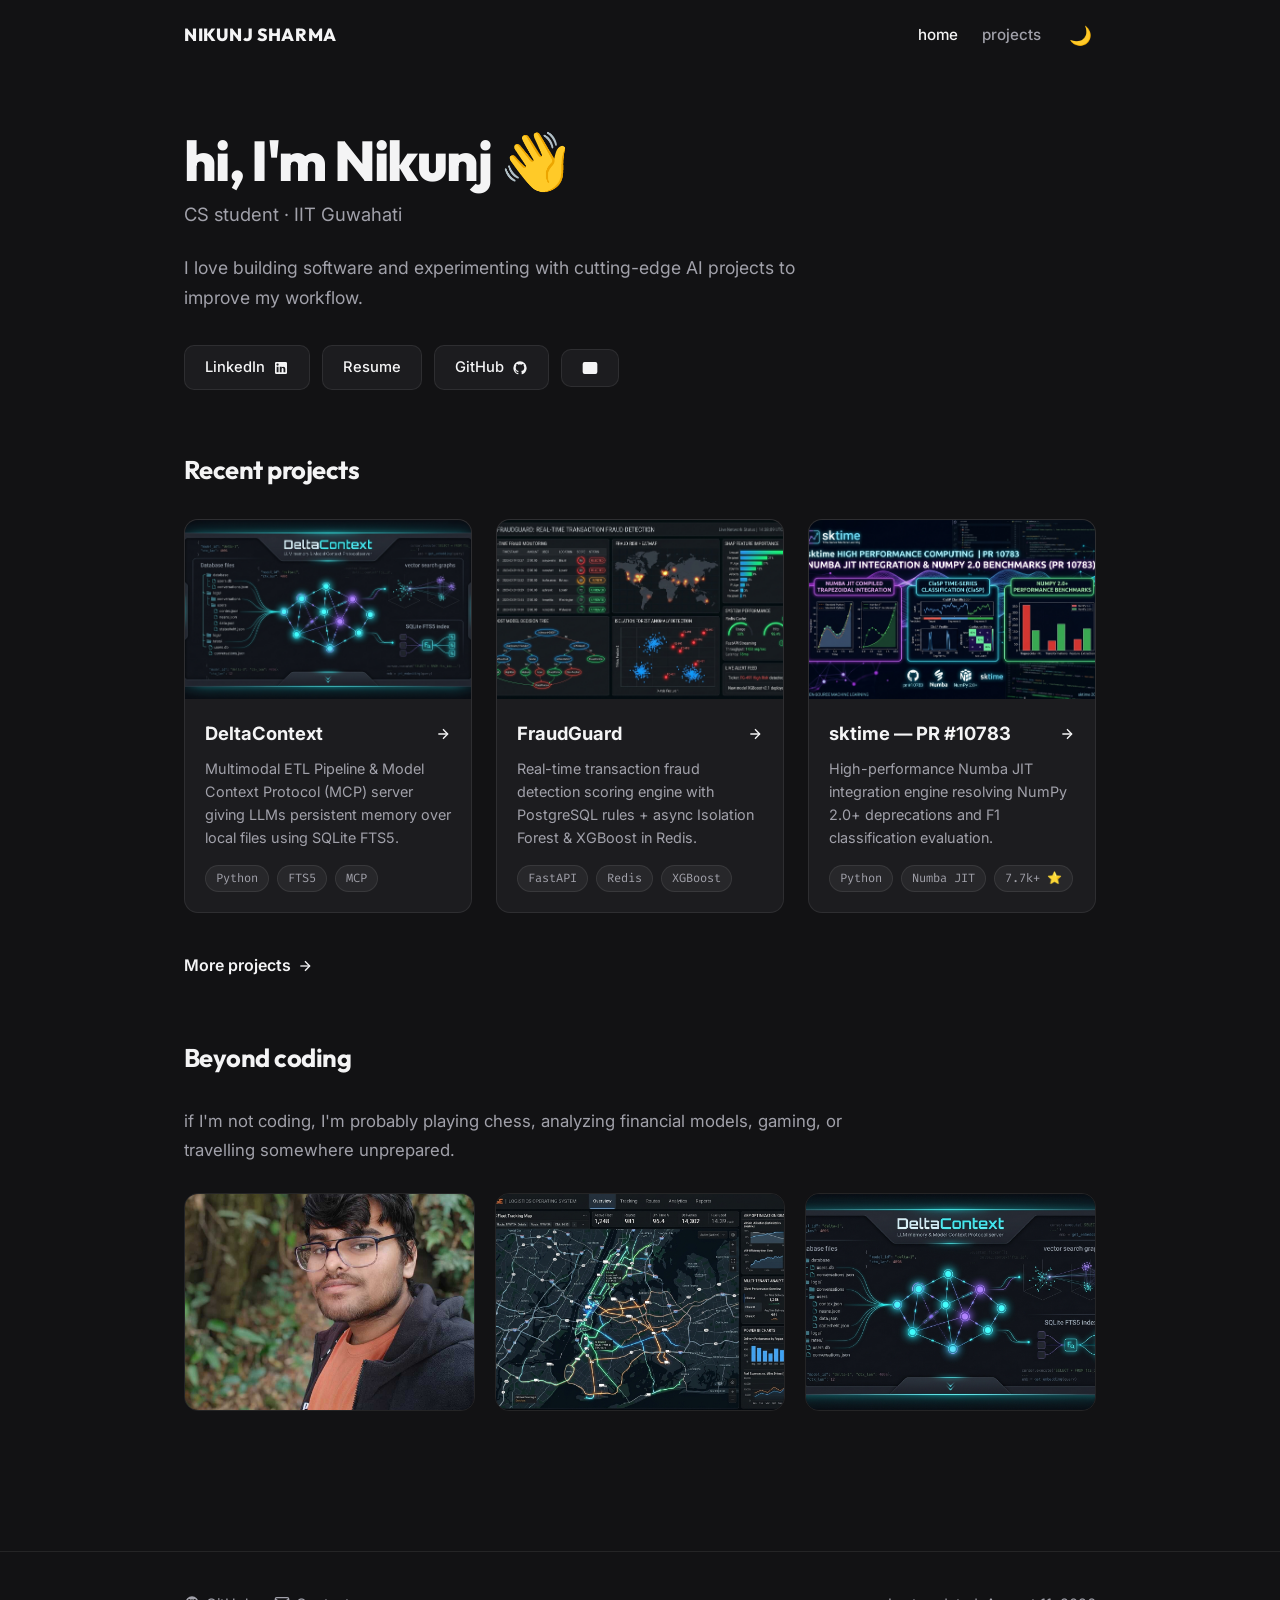
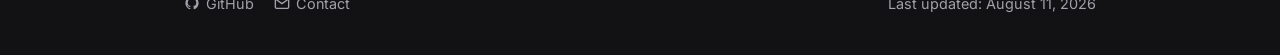
==== commit b070598c: "feat: 2-page layout structure (home & projects) with custom retro pointer cursor matching target des" ====
--- a/index.html
+++ b/index.html
@@ -3,9 +3,8 @@
 <head>
   <meta charset="utf-8">
   <meta name="viewport" content="width=device-width, initial-scale=1">
-  <title>Nikunj Sharma | Software & AI/ML Systems Engineer</title>
-  <meta name="description" content="Personal website of Nikunj Sharma — B.Tech Student at IIT Guwahati specializing in backend systems, ML pipelines, and open-source contributions.">
-  <meta name="author" content="Nikunj Sharma">
+  <title>Nikunj Sharma</title>
+  <meta name="description" content="Personal website of Nikunj Sharma — B.Tech Student at IIT Guwahati.">
 
   <!-- Favicon -->
   <link rel="icon" type="image/png" href="images/favicon.png">
@@ -13,227 +12,148 @@
   <!-- Google Fonts -->
   <link rel="preconnect" href="https://fonts.googleapis.com">
   <link rel="preconnect" href="https://fonts.gstatic.com" crossorigin>
-  <link href="https://fonts.googleapis.com/css2?family=Fira+Code:wght@400;500&family=Inter:wght@300;400;500;600;700;800&display=swap" rel="stylesheet">
+  <link href="https://fonts.googleapis.com/css2?family=Fira+Code:wght@400;500&family=Inter:wght@300;400;500;600;700&family=Outfit:wght@600;700;800&display=swap" rel="stylesheet">
 
-  <!-- Minimalist Stylesheet -->
+  <!-- Stylesheet -->
   <link rel="stylesheet" href="css/modern.css">
 </head>
 <body>
 
-  <!-- Navigation Bar -->
-  <nav class="navbar">
+  <!-- Top Navigation Bar (Matching Screenshot 6) -->
+  <header class="navbar">
     <div class="container nav-container">
-      <a href="#" class="nav-brand">Nikunj Sharma</a>
+      <a href="index.html" class="nav-brand">NIKUNJ SHARMA</a>
 
       <div class="nav-right">
-        <ul class="nav-links">
-          <li><a href="#projects" class="nav-link">projects</a></li>
-          <li><a href="#skills" class="nav-link">skills</a></li>
-          <li><a href="#beyond" class="nav-link">beyond</a></li>
-        </ul>
-
-        <button id="cursor-toggle-btn" class="icon-toggle-btn" title="Toggle Retro Pixel Cursor" aria-label="Toggle Retro Cursor">
-          <svg width="18" height="18" viewBox="0 0 24 24" fill="none" stroke="currentColor" stroke-width="2"><path d="M3 3l7 18 3-7 7-3L3 3z"/><path d="M13 13l6 6"/></svg>
-        </button>
-
-        <button id="theme-toggle-btn" class="icon-toggle-btn" title="Toggle Light/Dark Theme" aria-label="Toggle Theme">
-          <svg id="theme-icon" width="18" height="18" viewBox="0 0 24 24" fill="none" stroke="currentColor" stroke-width="2"><path d="M21 12.79A9 9 0 1 1 11.21 3 7 7 0 0 0 21 12.79z"></path></svg>
-        </button>
+        <nav>
+          <ul class="nav-links">
+            <li><a href="index.html" class="nav-link active">home</a></li>
+            <li><a href="projects.html" class="nav-link">projects</a></li>
+          </ul>
+        </nav>
+        <button class="theme-toggle-btn" title="Toggle theme" aria-label="Toggle theme">🌙</button>
       </div>
     </div>
-  </nav>
+  </header>
 
-  <!-- Hero Section (Screenshot 1 & 7 Inspired) -->
-  <section class="hero">
-    <div class="container">
-      <h1 class="hero-title">hi, I'm Nikunj <span class="wave-hand">👋</span></h1>
-      <div class="hero-subtitle">Chemical Engineering Student · IIT Guwahati</div>
+  <main>
+    <!-- Hero Section (Matching Screenshot 1) -->
+    <section class="hero">
+      <div class="container">
+        <h1 class="hero-title">hi, I'm Nikunj <span class="wave-hand">👋</span></h1>
+        <div class="hero-subtitle">CS student · IIT Guwahati</div>
 
-      <p class="hero-bio">
-        I love building software, architecting backend systems, and experimenting with real-time ML pipelines to improve workflows. Active contributor to open-source machine learning frameworks like <strong>sktime</strong>.
-      </p>
+        <p class="hero-bio">
+          I love building software and experimenting with cutting-edge AI projects to improve my workflow.
+        </p>
 
-      <div class="hero-pills">
-        <a href="https://linkedin.com" target="_blank" class="pill-btn">
-          <span>LinkedIn</span>
-          <svg viewBox="0 0 24 24"><path d="M19 3a2 2 0 0 1 2 2v14a2 2 0 0 1-2 2H5a2 2 0 0 1-2-2V5a2 2 0 0 1 2-2h14m-.5 15.5v-5.3a3.26 3.26 0 0 0-3.26-3.26c-.85 0-1.84.52-2.28 1.3v-1.11h-2.79v8.37h2.79v-4.93c0-.77.62-1.4 1.39-1.4a1.4 1.4 0 0 1 1.4 1.4v4.93h2.75M6.88 8.56a1.68 1.68 0 0 0 1.68-1.68c0-.93-.75-1.69-1.68-1.69a1.69 1.69 0 0 0-1.69 1.69c0 .93.76 1.68 1.69 1.68m1.39 9.94v-8.37H5.5v8.37h2.77z"/></svg>
-        </a>
+        <div class="hero-pills">
+          <a href="https://linkedin.com" target="_blank" class="pill-btn">
+            <span>LinkedIn</span>
+            <svg viewBox="0 0 24 24"><path d="M19 3a2 2 0 0 1 2 2v14a2 2 0 0 1-2 2H5a2 2 0 0 1-2-2V5a2 2 0 0 1 2-2h14m-.5 15.5v-5.3a3.26 3.26 0 0 0-3.26-3.26c-.85 0-1.84.52-2.28 1.3v-1.11h-2.79v8.37h2.79v-4.93c0-.77.62-1.4 1.39-1.4a1.4 1.4 0 0 1 1.4 1.4v4.93h2.75M6.88 8.56a1.68 1.68 0 0 0 1.68-1.68c0-.93-.75-1.69-1.68-1.69a1.69 1.69 0 0 0-1.69 1.69c0 .93.76 1.68 1.69 1.68m1.39 9.94v-8.37H5.5v8.37h2.77z"/></svg>
+          </a>
 
-        <a href="Resume+CV/Nikunj_Sharma_CV.pdf" target="_blank" class="pill-btn">
-          <span>Resume</span>
-          <svg width="14" height="14" viewBox="0 0 24 24" fill="none" stroke="currentColor" stroke-width="2"><path d="M14 2H6a2 2 0 0 0-2 2v16a2 2 0 0 0 2 2h12a2 2 0 0 0 2-2V8z"></path><polyline points="14 2 14 8 20 8"></polyline></svg>
-        </a>
+          <a href="Resume+CV/Nikunj_Sharma_CV.pdf" target="_blank" class="pill-btn">
+            <span>Resume</span>
+          </a>
 
-        <a href="https://github.com/NikunjSharma-dev" target="_blank" class="pill-btn">
-          <span>GitHub</span>
-          <svg viewBox="0 0 24 24"><path d="M12 2A10 10 0 0 0 2 12c0 4.42 2.87 8.17 6.84 9.5.5.08.66-.23.66-.5v-1.69c-2.77.6-3.36-1.34-3.36-1.34-.46-1.16-1.11-1.47-1.11-1.47-.91-.62.07-.6.07-.6 1 .07 1.53 1.03 1.53 1.03.87 1.52 2.34 1.07 2.91.83.1-.65.35-1.09.63-1.34-2.22-.25-4.55-1.11-4.55-4.92 0-1.11.38-2 1.03-2.71-.1-.25-.45-1.29.1-2.64 0 0 .84-.27 2.75 1.02.79-.22 1.65-.33 2.5-.33.85 0 1.71.11 2.5.33 1.91-1.29 2.75-1.02 2.75-1.02.55 1.35.2 2.39.1 2.64.65.71 1.03 1.6 1.03 2.71 0 3.82-2.34 4.66-4.57 4.91.36.31.69.92.69 1.85V21c0 .27.16.59.67.5C19.14 20.16 22 16.42 22 12A10 10 0 0 0 12 2z"/></svg>
-        </a>
+          <a href="https://github.com/NikunjSharma-dev" target="_blank" class="pill-btn">
+            <span>GitHub</span>
+            <svg viewBox="0 0 24 24"><path d="M12 2A10 10 0 0 0 2 12c0 4.42 2.87 8.17 6.84 9.5.5.08.66-.23.66-.5v-1.69c-2.77.6-3.36-1.34-3.36-1.34-.46-1.16-1.11-1.47-1.11-1.47-.91-.62.07-.6.07-.6 1 .07 1.53 1.03 1.53 1.03.87 1.52 2.34 1.07 2.91.83.1-.65.35-1.09.63-1.34-2.22-.25-4.55-1.11-4.55-4.92 0-1.11.38-2 1.03-2.71-.1-.25-.45-1.29.1-2.64 0 0 .84-.27 2.75 1.02.79-.22 1.65-.33 2.5-.33.85 0 1.71.11 2.5.33 1.91-1.29 2.75-1.02 2.75-1.02.55 1.35.2 2.39.1 2.64.65.71 1.03 1.6 1.03 2.71 0 3.82-2.34 4.66-4.57 4.91.36.31.69.92.69 1.85V21c0 .27.16.59.67.5C19.14 20.16 22 16.42 22 12A10 10 0 0 0 12 2z"/></svg>
+          </a>
 
-        <a href="mailto:20.nikunj.sharma@gmail.com" class="pill-btn">
-          <svg viewBox="0 0 24 24" fill="none" stroke="currentColor" stroke-width="2"><path d="M4 4h16c1.1 0 2 .9 2 2v12c0 1.1-.9 2-2 2H4c-1.1 0-2-.9-2-2V6c0-1.1.9-2 2-2z"></path><polyline points="22,6 12,13 2,6"></polyline></svg>
-        </a>
+          <a href="mailto:20.nikunj.sharma@gmail.com" class="pill-btn" aria-label="Email">
+            <svg viewBox="0 0 24 24" fill="none" stroke="currentColor" stroke-width="2"><path d="M4 4h16c1.1 0 2 .9 2 2v12c0 1.1-.9 2-2 2H4c-1.1 0-2-.9-2-2V6c0-1.1.9-2 2-2z"></path><polyline points="22,6 12,13 2,6"></polyline></svg>
+          </a>
+        </div>
       </div>
+    </section>
 
-      <!-- Minimal Code Block (Screenshot 7 Inspired) -->
-      <div class="terminal-block">
-        <div class="terminal-line"><span class="cmd">&gt; Nikunj.location</span> <span class="val">"Guwahati, Assam, India"</span></div>
-        <div class="terminal-line"><span class="cmd">&gt; Nikunj.contact</span> <span class="val">["20.nikunj.sharma@gmail.com", "LinkedIn", "GitHub"]</span></div>
-        <div class="terminal-line"><span class="cmd">&gt; Nikunj.openSource</span> <span class="val">"sktime (7.7k+ ⭐) — PR #10783"</span></div>
-        <div class="terminal-line"><span class="cmd">&gt; Nikunj.interests</span> <span class="val">["backend systems", "ML pipelines", "chess", "travelling"]</span></div>
-      </div>
-    </div>
-  </section>
-
-  <!-- Recent Projects (Screenshot 2, 4 Inspired) -->
-  <section id="projects" class="section">
-    <div class="container">
+    <!-- Recent Projects Section (Matching Screenshot 2) -->
+    <section class="container">
       <h2 class="section-heading">Recent projects</h2>
 
-      <div class="filter-row">
-        <button class="filter-btn active" data-filter="all">all</button>
-        <button class="filter-btn" data-filter="ai-systems">ai & systems</button>
-        <button class="filter-btn" data-filter="logistics">logistics</button>
-        <button class="filter-btn" data-filter="open-source">open source</button>
-      </div>
+      <div class="recent-projects-grid">
 
-      <div class="projects-list">
-
-        <!-- Project 1: DeltaContext -->
-        <a href="https://github.com/NikunjSharma-dev/DeltaContext" target="_blank" class="project-item" data-category="ai-systems">
-          <div class="project-thumb">
+        <!-- Project Card 1: DeltaContext -->
+        <a href="projects.html" class="recent-card">
+          <div class="recent-thumb">
             <img src="images/portfolio/deltacontext.jpg" alt="DeltaContext" loading="lazy">
           </div>
-          <div class="project-info">
-            <div class="project-title-row">
-              <h3 class="project-title">
-                <span>DeltaContext</span>
-                <svg viewBox="0 0 24 24" fill="none" stroke="currentColor" stroke-width="2.5"><line x1="7" y1="17" x2="17" y2="7"></line><polyline points="7 7 17 7 17 17"></polyline></svg>
-              </h3>
+          <div class="recent-body">
+            <div class="recent-title-row">
+              <h3 class="recent-title">DeltaContext</h3>
+              <svg class="arrow-icon" viewBox="0 0 24 24" fill="none" stroke="currentColor" stroke-width="2"><line x1="5" y1="12" x2="19" y2="12"></line><polyline points="12 5 19 12 12 19"></polyline></svg>
             </div>
-            <p class="project-desc">
-              Multimodal ETL Pipeline & Model Context Protocol (MCP) server giving LLMs persistent, searchable memory over local files using SQLite FTS5.
+            <p class="recent-desc">
+              Multimodal ETL Pipeline & Model Context Protocol (MCP) server giving LLMs persistent memory over local files using SQLite FTS5.
             </p>
-            <div class="tags-row">
-              <span class="tag">Python</span>
-              <span class="tag">SQLite FTS5</span>
-              <span class="tag">MCP Protocol</span>
-              <span class="tag">Docker</span>
+            <div class="recent-tags">
+              <span class="tag-pill">Python</span>
+              <span class="tag-pill">FTS5</span>
+              <span class="tag-pill">MCP</span>
             </div>
           </div>
         </a>
 
-        <!-- Project 2: FraudGuard -->
-        <a href="https://github.com/NikunjSharma-dev/FraudGuard" target="_blank" class="project-item" data-category="ai-systems">
-          <div class="project-thumb">
+        <!-- Project Card 2: FraudGuard -->
+        <a href="projects.html" class="recent-card">
+          <div class="recent-thumb">
             <img src="images/portfolio/fraudguard.jpg" alt="FraudGuard" loading="lazy">
           </div>
-          <div class="project-info">
-            <div class="project-title-row">
-              <h3 class="project-title">
-                <span>FraudGuard</span>
-                <svg viewBox="0 0 24 24" fill="none" stroke="currentColor" stroke-width="2.5"><line x1="7" y1="17" x2="17" y2="7"></line><polyline points="7 7 17 7 17 17"></polyline></svg>
-              </h3>
+          <div class="recent-body">
+            <div class="recent-title-row">
+              <h3 class="recent-title">FraudGuard</h3>
+              <svg class="arrow-icon" viewBox="0 0 24 24" fill="none" stroke="currentColor" stroke-width="2"><line x1="5" y1="12" x2="19" y2="12"></line><polyline points="12 5 19 12 12 19"></polyline></svg>
             </div>
-            <p class="project-desc">
-              Real-time transaction fraud detection system. Dual-layer pipeline with business rules in PostgreSQL + async Isolation Forest & XGBoost scoring in Redis.
+            <p class="recent-desc">
+              Real-time transaction fraud detection scoring engine with PostgreSQL rules + async Isolation Forest & XGBoost in Redis.
             </p>
-            <div class="tags-row">
-              <span class="tag">FastAPI</span>
-              <span class="tag">PostgreSQL</span>
-              <span class="tag">Redis</span>
-              <span class="tag">XGBoost</span>
+            <div class="recent-tags">
+              <span class="tag-pill">FastAPI</span>
+              <span class="tag-pill">Redis</span>
+              <span class="tag-pill">XGBoost</span>
             </div>
           </div>
         </a>
 
-        <!-- Project 3: FleetForge & Cargonaut -->
-        <a href="https://github.com/NikunjSharma-dev/fleetforge" target="_blank" class="project-item" data-category="logistics">
-          <div class="project-thumb">
-            <img src="images/portfolio/fleetforge.jpg" alt="FleetForge" loading="lazy">
+        <!-- Project Card 3: sktime -->
+        <a href="projects.html" class="recent-card">
+          <div class="recent-thumb">
+            <img src="images/portfolio/sktime.jpg" alt="sktime" loading="lazy">
           </div>
-          <div class="project-info">
-            <div class="project-title-row">
-              <h3 class="project-title">
-                <span>FleetForge</span>
-                <svg viewBox="0 0 24 24" fill="none" stroke="currentColor" stroke-width="2.5"><line x1="7" y1="17" x2="17" y2="7"></line><polyline points="7 7 17 7 17 17"></polyline></svg>
-              </h3>
+          <div class="recent-body">
+            <div class="recent-title-row">
+              <h3 class="recent-title">sktime — PR #10783</h3>
+              <svg class="arrow-icon" viewBox="0 0 24 24" fill="none" stroke="currentColor" stroke-width="2"><line x1="5" y1="12" x2="19" y2="12"></line><polyline points="12 5 19 12 12 19"></polyline></svg>
             </div>
-            <p class="project-desc">
-              Open-source modular supply chain operating system — live GPS fleet tracking, dispatch optimization, and embedded analytics.
+            <p class="recent-desc">
+              High-performance Numba JIT integration engine resolving NumPy 2.0+ deprecations and F1 classification evaluation.
             </p>
-            <div class="tags-row">
-              <span class="tag">React</span>
-              <span class="tag">FastAPI</span>
-              <span class="tag">PostGIS</span>
-              <span class="tag">Power BI</span>
-            </div>
-          </div>
-        </a>
-
-        <!-- Project 4: sktime Open Source PR -->
-        <a href="https://github.com/sktime/sktime/pull/10783" target="_blank" class="project-item" data-category="open-source">
-          <div class="project-thumb">
-            <img src="images/portfolio/sktime.jpg" alt="sktime open source" loading="lazy">
-          </div>
-          <div class="project-info">
-            <div class="project-title-row">
-              <h3 class="project-title">
-                <span>sktime (PR #10783)</span>
-                <svg viewBox="0 0 24 24" fill="none" stroke="currentColor" stroke-width="2.5"><line x1="7" y1="17" x2="17" y2="7"></line><polyline points="7 7 17 7 17 17"></polyline></svg>
-              </h3>
-            </div>
-            <p class="project-desc">
-              Solved NumPy 2.0+ deprecation (`np.trapz`) in `ClaSPTransformer` by engineering a pure Numba JIT trapezoidal integration engine.
-            </p>
-            <div class="tags-row">
-              <span class="tag">Python</span>
-              <span class="tag">Numba JIT</span>
-              <span class="tag">Time Series ML</span>
-              <span class="tag">7.7k+ ⭐</span>
+            <div class="recent-tags">
+              <span class="tag-pill">Python</span>
+              <span class="tag-pill">Numba JIT</span>
+              <span class="tag-pill">7.7k+ ⭐</span>
             </div>
           </div>
         </a>
 
       </div>
-    </div>
-  </section>
 
-  <!-- Skills Section -->
-  <section id="skills" class="section">
-    <div class="container">
-      <h2 class="section-heading">Skills & Stack</h2>
+      <a href="projects.html" class="more-projects-link">
+        <span>More projects</span>
+        <svg width="16" height="16" viewBox="0 0 24 24" fill="none" stroke="currentColor" stroke-width="2"><line x1="5" y1="12" x2="19" y2="12"></line><polyline points="12 5 19 12 12 19"></polyline></svg>
+      </a>
+    </section>
 
-      <div class="skills-group">
-        <div class="skill-row">
-          <span class="skill-label">Backend</span>
-          <span class="skill-values">Python, FastAPI, Node.js, C++, REST APIs, WebSockets</span>
-        </div>
-        <div class="skill-row">
-          <span class="skill-label">AI / ML</span>
-          <span class="skill-values">XGBoost, Isolation Forest, SHAP, PyTorch, Numba JIT, Pandas, NumPy</span>
-        </div>
-        <div class="skill-row">
-          <span class="skill-label">Databases</span>
-          <span class="skill-values">PostgreSQL, PostGIS, Redis, SQLite (FTS5)</span>
-        </div>
-        <div class="skill-row">
-          <span class="skill-label">DevOps & Tools</span>
-          <span class="skill-values">Docker, Git/GitHub, GitHub Actions CI/CD, Linux, MCP Protocol</span>
-        </div>
-      </div>
-    </div>
-  </section>
-
-  <!-- Beyond Coding Section (Screenshot 2 Inspired) -->
-  <section id="beyond" class="section">
-    <div class="container">
+    <!-- Beyond Coding Section (Matching Screenshot 2) -->
+    <section class="container beyond-section">
       <h2 class="section-heading">Beyond coding</h2>
-
       <p class="beyond-text">
-        If I'm not coding, I'm probably analyzing financial models, playing chess, watching sports, or travelling somewhere unprepared.
+        if I'm not coding, I'm probably playing chess, analyzing financial models, gaming, or travelling somewhere unprepared.
       </p>
 
-      <div class="gallery-row">
+      <div class="gallery-grid">
         <div class="gallery-card">
           <img src="images/profile-pic.jpg" alt="Nikunj Sharma">
         </div>
@@ -241,19 +161,24 @@
           <img src="images/portfolio/fleetforge.jpg" alt="FleetForge">
         </div>
         <div class="gallery-card">
-          <img src="images/portfolio/sktime.jpg" alt="sktime">
+          <img src="images/portfolio/deltacontext.jpg" alt="DeltaContext">
         </div>
       </div>
-    </div>
-  </section>
+    </section>
+  </main>
 
-  <!-- Minimalist Footer (Screenshot 4 Inspired) -->
+  <!-- Footer (Matching Screenshot 4) -->
   <footer class="footer">
-    <div class="container footer-inner">
+    <div class="container footer-container">
       <div class="footer-links">
-        <a href="https://github.com/NikunjSharma-dev" target="_blank">GitHub</a>
-        <span>·</span>
-        <a href="mailto:20.nikunj.sharma@gmail.com">Contact</a>
+        <a href="https://github.com/NikunjSharma-dev" target="_blank" class="footer-link">
+          <svg width="16" height="16" viewBox="0 0 24 24" fill="currentColor"><path d="M12 2A10 10 0 0 0 2 12c0 4.42 2.87 8.17 6.84 9.5.5.08.66-.23.66-.5v-1.69c-2.77.6-3.36-1.34-3.36-1.34-.46-1.16-1.11-1.47-1.11-1.47-.91-.62.07-.6.07-.6 1 .07 1.53 1.03 1.53 1.03.87 1.52 2.34 1.07 2.91.83.1-.65.35-1.09.63-1.34-2.22-.25-4.55-1.11-4.55-4.92 0-1.11.38-2 1.03-2.71-.1-.25-.45-1.29.1-2.64 0 0 .84-.27 2.75 1.02.79-.22 1.65-.33 2.5-.33.85 0 1.71.11 2.5.33 1.91-1.29 2.75-1.02 2.75-1.02.55 1.35.2 2.39.1 2.64.65.71 1.03 1.6 1.03 2.71 0 3.82-2.34 4.66-4.57 4.91.36.31.69.92.69 1.85V21c0 .27.16.59.67.5C19.14 20.16 22 16.42 22 12A10 10 0 0 0 12 2z"/></svg>
+          <span>GitHub</span>
+        </a>
+        <a href="mailto:20.nikunj.sharma@gmail.com" class="footer-link">
+          <svg width="16" height="16" viewBox="0 0 24 24" fill="none" stroke="currentColor" stroke-width="2"><path d="M4 4h16c1.1 0 2 .9 2 2v12c0 1.1-.9 2-2 2H4c-1.1 0-2-.9-2-2V6c0-1.1.9-2 2-2z"></path><polyline points="22,6 12,13 2,6"></polyline></svg>
+          <span>Contact</span>
+        </a>
       </div>
       <div>
         Last updated: August 11, 2026
--- a/css/modern.css
+++ b/css/modern.css
@@ -1,54 +1,55 @@
 /* ==========================================================================
-   Minimalist Developer Portfolio - CSS
-   Target: Nikunj Sharma (Software & AI/ML Systems Engineer @ IIT Guwahati)
-   Focus: Clean typography, generous whitespace, subtle dark theme, zero clutter
+   Minimalist 2-Page Developer Portfolio CSS
+   Matching exact inspiration from imraghavojha.github.io
    ========================================================================== */
 
 :root {
-  /* Ultra-sleek Minimalist Dark Theme (Default) */
-  --bg-primary: #121316;
-  --bg-card: #191b1f;
-  --bg-card-hover: #202329;
+  /* Matte Dark Palette */
+  --bg-primary: #121214;
+  --bg-secondary: #18181b;
+  --bg-card: #1c1c1f;
+  --bg-card-hover: #242428;
   --border-color: rgba(255, 255, 255, 0.08);
   --border-hover: rgba(255, 255, 255, 0.18);
   
-  --text-primary: #f0f2f5;
-  --text-secondary: #9ca3af;
-  --text-muted: #6b7280;
+  --text-primary: #f4f4f5;
+  --text-secondary: #a1a1aa;
+  --text-muted: #71717a;
   
+  --accent-purple: #8b5cf6;
   --accent-indigo: #6366f1;
-  --accent-purple: #8b5cf6;
-  
+  --accent-blue: #3b82f6;
+
   --font-sans: 'Inter', -apple-system, BlinkMacSystemFont, 'Segoe UI', Roboto, sans-serif;
+  --font-display: 'Outfit', sans-serif;
   --font-mono: 'Fira Code', 'JetBrains Mono', monospace;
 
-  --nav-height: 64px;
+  --nav-height: 70px;
   --radius-sm: 6px;
   --radius-md: 10px;
   --radius-lg: 14px;
   --radius-full: 9999px;
 
-  --transition-fast: 0.15s ease;
-  --transition-normal: 0.25s ease;
+  --transition-fast: 0.15s cubic-bezier(0.4, 0, 0.2, 1);
+  --transition-normal: 0.25s cubic-bezier(0.4, 0, 0.2, 1);
 }
 
 [data-theme="light"] {
   --bg-primary: #ffffff;
+  --bg-secondary: #f4f4f5;
   --bg-card: #f9fafb;
   --bg-card-hover: #f3f4f6;
   --border-color: rgba(0, 0, 0, 0.08);
   --border-hover: rgba(0, 0, 0, 0.16);
   
-  --text-primary: #111827;
-  --text-secondary: #4b5563;
-  --text-muted: #9ca3af;
-}
-
-/* Custom Retro Pixel Cursor */
-body.retro-cursor, 
-body.retro-cursor a, 
-body.retro-cursor button {
-  cursor: url('data:image/svg+xml;utf8,<svg xmlns="http://www.w3.org/2000/svg" width="24" height="24" viewBox="0 0 24 24" fill="black" stroke="white" stroke-width="1.5"><polygon points="2,2 2,20 7,15 11,22 14,21 10,14 17,14"/></svg>'), auto !important;
+  --text-primary: #09090b;
+  --text-secondary: #52525b;
+  --text-muted: #a1a1aa;
+}
+
+/* Custom Retro Pixel Cursor for Whole Page (Exact match to inspiration screenshot) */
+html, body, a, button, input, select, textarea, .project-card, .pill-btn {
+  cursor: url('data:image/svg+xml;utf8,<svg xmlns="http://www.w3.org/2000/svg" width="24" height="24" viewBox="0 0 24 24"><polygon points="3,2 3,19 7.5,14.5 11,21 13.5,20 10,13.5 16,13.5" fill="%23ffffff" stroke="%23000000" stroke-width="1.5" stroke-linejoin="round"/></svg>'), pointer !important;
 }
 
 *, *::before, *::after {
@@ -67,6 +68,9 @@
   font-family: var(--font-sans);
   line-height: 1.6;
   -webkit-font-smoothing: antialiased;
+  min-height: 100vh;
+  display: flex;
+  flex-direction: column;
   transition: background-color var(--transition-normal), color var(--transition-normal);
 }
 
@@ -77,36 +81,34 @@
 
 button {
   font-family: inherit;
-  cursor: pointer;
   border: none;
   background: none;
 }
 
+img {
+  max-width: 100%;
+  height: auto;
+  display: block;
+}
+
 .container {
   width: 100%;
-  max-width: 920px; /* Minimalist narrow content width for focus */
+  max-width: 960px;
   margin: 0 auto;
   padding: 0 24px;
 }
 
 /* ==========================================================================
-   Minimalist Navigation
+   Header Navigation
    ========================================================================== */
 .navbar {
-  position: fixed;
-  top: 0;
-  left: 0;
   width: 100%;
   height: var(--nav-height);
-  z-index: 1000;
-  background-color: rgba(18, 19, 22, 0.85);
-  backdrop-filter: blur(12px);
-  -webkit-backdrop-filter: blur(12px);
-  transition: border-color var(--transition-fast);
-}
-
-[data-theme="light"] .navbar {
-  background-color: rgba(255, 255, 255, 0.85);
+  background-color: var(--bg-primary);
+  position: sticky;
+  top: 0;
+  z-index: 100;
+  transition: background-color var(--transition-normal);
 }
 
 .nav-container {
@@ -117,27 +119,30 @@
 }
 
 .nav-brand {
+  font-family: var(--font-display);
+  font-weight: 800;
+  font-size: 1.1rem;
+  letter-spacing: 0.04em;
+  color: var(--text-primary);
+  text-transform: uppercase;
+}
+
+.nav-right {
+  display: flex;
+  align-items: center;
+  gap: 24px;
+}
+
+.nav-links {
+  display: flex;
+  align-items: center;
+  gap: 24px;
+  list-style: none;
+}
+
+.nav-link {
   font-size: 0.95rem;
-  font-weight: 700;
-  letter-spacing: -0.01em;
-  color: var(--text-primary);
-}
-
-.nav-right {
-  display: flex;
-  align-items: center;
-  gap: 20px;
-}
-
-.nav-links {
-  display: flex;
-  align-items: center;
-  gap: 20px;
-  list-style: none;
-}
-
-.nav-link {
-  font-size: 0.88rem;
+  font-weight: 500;
   color: var(--text-secondary);
   transition: color var(--transition-fast);
 }
@@ -146,44 +151,52 @@
   color: var(--text-primary);
 }
 
-.icon-toggle-btn {
-  color: var(--text-secondary);
-  display: inline-flex;
+.theme-toggle-btn {
+  font-size: 1.15rem;
+  padding: 4px;
+  display: flex;
   align-items: center;
   justify-content: center;
-  padding: 6px;
-  border-radius: var(--radius-sm);
-  transition: color var(--transition-fast);
-}
-
-.icon-toggle-btn:hover {
-  color: var(--text-primary);
-}
-
-/* ==========================================================================
-   Minimalist Hero Section
+  color: var(--text-primary);
+  transition: transform var(--transition-fast);
+}
+
+.theme-toggle-btn:hover {
+  transform: scale(1.1);
+}
+
+/* ==========================================================================
+   Main Content Area
+   ========================================================================== */
+main {
+  flex: 1;
+}
+
+/* ==========================================================================
+   Home Page Hero
    ========================================================================== */
 .hero {
-  padding-top: calc(var(--nav-height) + 70px);
+  padding-top: 60px;
   padding-bottom: 60px;
 }
 
 .hero-title {
-  font-size: 3rem;
+  font-family: var(--font-display);
+  font-size: 3.5rem;
   font-weight: 800;
   letter-spacing: -0.03em;
-  line-height: 1.15;
-  margin-bottom: 12px;
+  margin-bottom: 8px;
+  line-height: 1.1;
   color: var(--text-primary);
 }
 
 .wave-hand {
   display: inline-block;
   transform-origin: 70% 70%;
-  animation: wave-animation 2.5s infinite;
-}
-
-@keyframes wave-animation {
+  animation: wave-anim 2.5s infinite;
+}
+
+@keyframes wave-anim {
   0%, 100% { transform: rotate(0deg); }
   10% { transform: rotate(14deg); }
   20% { transform: rotate(-8deg); }
@@ -195,15 +208,15 @@
 .hero-subtitle {
   font-size: 1.15rem;
   color: var(--text-secondary);
+  margin-bottom: 24px;
   font-weight: 400;
-  margin-bottom: 20px;
 }
 
 .hero-bio {
-  font-size: 1.05rem;
-  color: var(--text-secondary);
-  line-height: 1.65;
-  max-width: 680px;
+  font-size: 1.1rem;
+  color: var(--text-secondary);
+  line-height: 1.7;
+  max-width: 660px;
   margin-bottom: 32px;
 }
 
@@ -218,248 +231,175 @@
   display: inline-flex;
   align-items: center;
   gap: 8px;
-  padding: 8px 16px;
+  padding: 10px 20px;
   border-radius: var(--radius-md);
   background: var(--bg-card);
   border: 1px solid var(--border-color);
   color: var(--text-primary);
-  font-size: 0.88rem;
+  font-size: 0.92rem;
   font-weight: 500;
   transition: all var(--transition-fast);
 }
 
 .pill-btn:hover {
+  background: var(--bg-card-hover);
   border-color: var(--border-hover);
-  background: var(--bg-card-hover);
-  transform: translateY(-1px);
+  transform: translateY(-2px);
 }
 
 .pill-btn svg {
-  width: 15px;
-  height: 15px;
+  width: 16px;
+  height: 16px;
   fill: currentColor;
 }
 
-/* Minimal Terminal / Code Card */
-.terminal-block {
-  margin-top: 40px;
-  background: var(--bg-card);
-  border: 1px solid var(--border-color);
-  border-radius: var(--radius-md);
-  padding: 20px 24px;
-  font-family: var(--font-mono);
-  font-size: 0.85rem;
-  color: var(--text-secondary);
-  line-height: 1.8;
-}
-
-.terminal-line {
-  display: flex;
-  gap: 10px;
-}
-
-.terminal-line .cmd {
-  color: var(--accent-indigo);
-}
-
-.terminal-line .val {
-  color: var(--text-primary);
-}
-
-/* ==========================================================================
-   Minimalist Section Setup
-   ========================================================================== */
-.section {
-  padding: 60px 0;
-}
-
+/* ==========================================================================
+   Home Page: Recent Projects Grid
+   ========================================================================== */
 .section-heading {
-  font-size: 1.35rem;
+  font-family: var(--font-display);
+  font-size: 1.6rem;
   font-weight: 700;
-  letter-spacing: -0.01em;
+  letter-spacing: -0.02em;
   margin-bottom: 28px;
   color: var(--text-primary);
 }
 
-/* Filter Tabs */
-.filter-row {
-  display: flex;
-  align-items: center;
-  gap: 8px;
+.recent-projects-grid {
+  display: grid;
+  grid-template-columns: repeat(auto-fit, minmax(280px, 1fr));
+  gap: 24px;
   margin-bottom: 32px;
-  flex-wrap: wrap;
-}
-
-.filter-btn {
-  padding: 6px 14px;
-  border-radius: var(--radius-full);
-  font-size: 0.82rem;
-  color: var(--text-secondary);
-  background: transparent;
-  border: 1px solid transparent;
-  transition: all var(--transition-fast);
-}
-
-.filter-btn:hover {
-  color: var(--text-primary);
-}
-
-.filter-btn.active {
-  background: var(--bg-card);
-  border-color: var(--border-color);
-  color: var(--text-primary);
-}
-
-/* ==========================================================================
-   Minimalist Projects Grid
-   ========================================================================== */
-.projects-list {
-  display: flex;
-  flex-direction: column;
-  gap: 32px;
-}
-
-.project-item {
-  display: grid;
-  grid-template-columns: 280px 1fr;
-  gap: 28px;
+}
+
+.recent-card {
   background: var(--bg-card);
   border: 1px solid var(--border-color);
   border-radius: var(--radius-lg);
-  padding: 20px;
+  overflow: hidden;
+  display: flex;
+  flex-direction: column;
   transition: all var(--transition-normal);
 }
 
-.project-item:hover {
+.recent-card:hover {
   border-color: var(--border-hover);
+  transform: translateY(-4px);
   background: var(--bg-card-hover);
 }
 
-.project-thumb {
-  border-radius: var(--radius-md);
+.recent-thumb {
+  width: 100%;
+  aspect-ratio: 16 / 10;
   overflow: hidden;
-  aspect-ratio: 16 / 10;
   background: #000;
-  border: 1px solid var(--border-color);
-}
-
-.project-thumb img {
+}
+
+.recent-thumb img {
   width: 100%;
   height: 100%;
   object-fit: cover;
   transition: transform 0.4s ease;
 }
 
-.project-item:hover .project-thumb img {
-  transform: scale(1.03);
-}
-
-.project-info {
+.recent-card:hover .recent-thumb img {
+  transform: scale(1.05);
+}
+
+.recent-body {
+  padding: 20px;
   display: flex;
   flex-direction: column;
-  justify-content: center;
-}
-
-.project-title-row {
+  flex: 1;
+}
+
+.recent-title-row {
   display: flex;
   align-items: center;
   justify-content: space-between;
   margin-bottom: 8px;
 }
 
-.project-title {
-  font-size: 1.2rem;
+.recent-title {
+  font-size: 1.15rem;
   font-weight: 700;
   color: var(--text-primary);
-  display: inline-flex;
-  align-items: center;
-  gap: 6px;
-}
-
-.project-title svg {
+}
+
+.arrow-icon {
   width: 16px;
   height: 16px;
   transition: transform var(--transition-fast);
 }
 
-.project-item:hover .project-title svg {
-  transform: translate(2px, -2px);
-}
-
-.project-desc {
-  font-size: 0.92rem;
+.recent-card:hover .arrow-icon {
+  transform: translate(3px, -3px);
+}
+
+.recent-desc {
+  font-size: 0.9rem;
   color: var(--text-secondary);
   line-height: 1.6;
   margin-bottom: 16px;
-}
-
-.tags-row {
+  flex: 1;
+}
+
+.recent-tags {
   display: flex;
   flex-wrap: wrap;
   gap: 8px;
 }
 
-.tag {
+.tag-pill {
   font-family: var(--font-mono);
   font-size: 0.75rem;
-  padding: 3px 9px;
-  border-radius: var(--radius-sm);
-  background: rgba(255, 255, 255, 0.04);
+  padding: 3px 10px;
+  border-radius: var(--radius-full);
+  background: rgba(255, 255, 255, 0.05);
   border: 1px solid var(--border-color);
   color: var(--text-secondary);
 }
 
-/* ==========================================================================
-   Minimalist Skills List
-   ========================================================================== */
-.skills-group {
-  display: flex;
-  flex-direction: column;
-  gap: 16px;
-}
-
-.skill-row {
-  display: grid;
-  grid-template-columns: 160px 1fr;
-  gap: 16px;
-  align-items: baseline;
-  padding-bottom: 16px;
-  border-bottom: 1px solid var(--border-color);
-}
-
-.skill-row:last-child {
-  border-bottom: none;
-}
-
-.skill-label {
-  font-size: 0.88rem;
+.more-projects-link {
+  display: inline-flex;
+  align-items: center;
+  gap: 6px;
+  font-size: 1rem;
   font-weight: 600;
   color: var(--text-primary);
-}
-
-.skill-values {
-  font-size: 0.9rem;
-  color: var(--text-secondary);
-}
-
-/* ==========================================================================
-   Beyond Coding Section
-   ========================================================================== */
+  margin-top: 8px;
+  transition: gap var(--transition-fast);
+}
+
+.more-projects-link:hover {
+  gap: 10px;
+  color: var(--accent-indigo);
+}
+
+/* ==========================================================================
+   Home Page: Beyond Coding Section
+   ========================================================================== */
+.beyond-section {
+  margin-top: 60px;
+  margin-bottom: 60px;
+}
+
 .beyond-text {
-  font-size: 1rem;
+  font-size: 1.05rem;
   color: var(--text-secondary);
   line-height: 1.7;
-  margin-bottom: 24px;
-}
-
-.gallery-row {
+  margin-bottom: 28px;
+  max-width: 720px;
+}
+
+.gallery-grid {
   display: grid;
   grid-template-columns: repeat(3, 1fr);
-  gap: 16px;
+  gap: 20px;
 }
 
 .gallery-card {
-  border-radius: var(--radius-md);
+  border-radius: var(--radius-lg);
   overflow: hidden;
   aspect-ratio: 4 / 3;
   border: 1px solid var(--border-color);
@@ -469,20 +409,188 @@
   width: 100%;
   height: 100%;
   object-fit: cover;
-}
-
-/* ==========================================================================
-   Minimalist Footer
+  transition: transform 0.4s ease;
+}
+
+.gallery-card:hover img {
+  transform: scale(1.05);
+}
+
+/* ==========================================================================
+   Projects Page (`projects.html`)
+   ========================================================================== */
+.projects-page-hero {
+  padding-top: 40px;
+  padding-bottom: 40px;
+}
+
+.page-title {
+  font-family: var(--font-display);
+  font-size: 3rem;
+  font-weight: 800;
+  letter-spacing: -0.03em;
+  margin-bottom: 40px;
+}
+
+.projects-detailed-list {
+  display: flex;
+  flex-direction: column;
+  gap: 48px;
+}
+
+.project-detail-card {
+  display: grid;
+  grid-template-columns: 440px 1fr;
+  gap: 36px;
+  align-items: center;
+}
+
+.project-detail-card.reverse {
+  grid-template-columns: 1fr 440px;
+}
+
+.browser-mockup {
+  background: var(--bg-card);
+  border: 1px solid var(--border-color);
+  border-radius: var(--radius-lg);
+  overflow: hidden;
+  box-shadow: 0 15px 30px rgba(0,0,0,0.3);
+}
+
+.browser-header-bar {
+  background: var(--bg-secondary);
+  border-bottom: 1px solid var(--border-color);
+  padding: 10px 14px;
+  display: flex;
+  align-items: center;
+  gap: 12px;
+}
+
+.window-dots {
+  display: flex;
+  align-items: center;
+  gap: 6px;
+}
+
+.dot {
+  width: 10px;
+  height: 10px;
+  border-radius: 50%;
+}
+.dot.red { background: #ff5f56; }
+.dot.yellow { background: #ffbd2e; }
+.dot.green { background: #27c939; }
+
+.browser-url-text {
+  flex: 1;
+  background: var(--bg-primary);
+  border: 1px solid var(--border-color);
+  border-radius: 4px;
+  padding: 3px 10px;
+  font-family: var(--font-mono);
+  font-size: 0.75rem;
+  color: var(--text-muted);
+  text-align: center;
+  white-space: nowrap;
+  overflow: hidden;
+  text-overflow: ellipsis;
+}
+
+.browser-image-container {
+  width: 100%;
+  aspect-ratio: 16 / 10;
+  overflow: hidden;
+  background: #000;
+}
+
+.browser-image-container img {
+  width: 100%;
+  height: 100%;
+  object-fit: cover;
+}
+
+.project-detail-info h2 {
+  font-family: var(--font-display);
+  font-size: 1.8rem;
+  font-weight: 700;
+  margin-bottom: 6px;
+}
+
+.project-subtitle-tag {
+  font-size: 1.05rem;
+  color: var(--text-secondary);
+  margin-bottom: 16px;
+}
+
+.project-full-desc {
+  font-size: 0.98rem;
+  color: var(--text-secondary);
+  line-height: 1.65;
+  margin-bottom: 24px;
+}
+
+.detail-tags {
+  display: flex;
+  flex-wrap: wrap;
+  gap: 10px;
+  margin-bottom: 28px;
+}
+
+.detail-actions {
+  display: flex;
+  align-items: center;
+  gap: 14px;
+}
+
+.action-btn-outline {
+  display: inline-flex;
+  align-items: center;
+  gap: 8px;
+  padding: 10px 20px;
+  border-radius: var(--radius-md);
+  background: var(--bg-card);
+  border: 1px solid var(--border-color);
+  color: var(--text-primary);
+  font-size: 0.92rem;
+  font-weight: 600;
+  transition: all var(--transition-fast);
+}
+
+.action-btn-outline:hover {
+  background: var(--bg-card-hover);
+  border-color: var(--border-hover);
+}
+
+.action-btn-accent {
+  display: inline-flex;
+  align-items: center;
+  gap: 8px;
+  padding: 10px 20px;
+  border-radius: var(--radius-md);
+  background: #6366f1;
+  color: #ffffff;
+  font-size: 0.92rem;
+  font-weight: 600;
+  transition: all var(--transition-fast);
+}
+
+.action-btn-accent:hover {
+  background: #4f46e5;
+  box-shadow: 0 4px 15px rgba(99, 102, 241, 0.4);
+}
+
+/* ==========================================================================
+   Footer
    ========================================================================== */
 .footer {
   border-top: 1px solid var(--border-color);
-  padding: 36px 0;
-  margin-top: 60px;
-  font-size: 0.85rem;
-  color: var(--text-muted);
-}
-
-.footer-inner {
+  padding: 40px 0;
+  margin-top: 80px;
+  font-size: 0.9rem;
+  color: var(--text-secondary);
+}
+
+.footer-container {
   display: flex;
   align-items: center;
   justify-content: space-between;
@@ -491,25 +599,33 @@
 .footer-links {
   display: flex;
   align-items: center;
-  gap: 16px;
-}
-
-.footer-links a:hover {
-  color: var(--text-primary);
-}
-
-@media (max-width: 768px) {
+  gap: 20px;
+}
+
+.footer-link {
+  display: inline-flex;
+  align-items: center;
+  gap: 6px;
+  color: var(--text-secondary);
+  transition: color var(--transition-fast);
+}
+
+.footer-link:hover {
+  color: var(--text-primary);
+}
+
+@media (max-width: 900px) {
+  .project-detail-card, .project-detail-card.reverse {
+    grid-template-columns: 1fr;
+    gap: 24px;
+  }
+}
+
+@media (max-width: 640px) {
   .hero-title {
-    font-size: 2.2rem;
+    font-size: 2.5rem;
   }
-  .project-item {
+  .gallery-grid {
     grid-template-columns: 1fr;
   }
-  .skill-row {
-    grid-template-columns: 1fr;
-    gap: 4px;
-  }
-  .gallery-row {
-    grid-template-columns: 1fr;
-  }
-}
+}
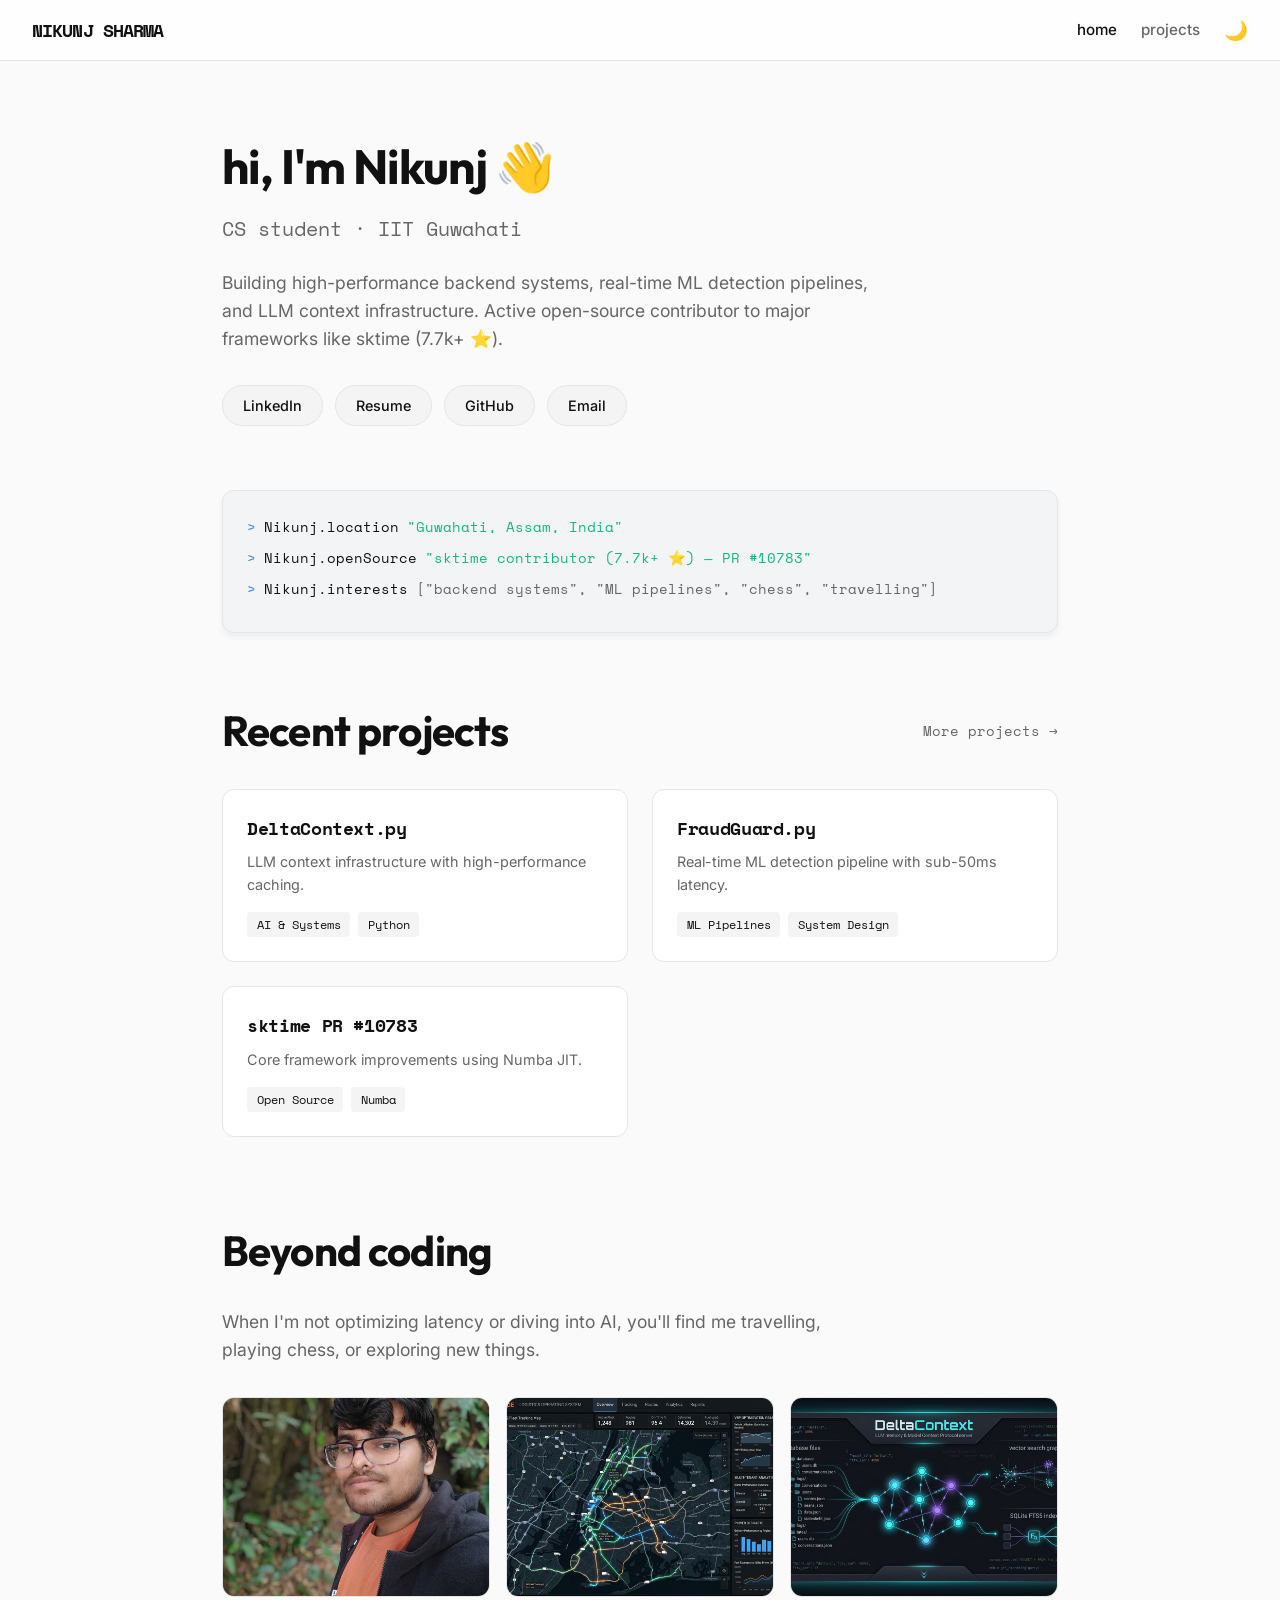
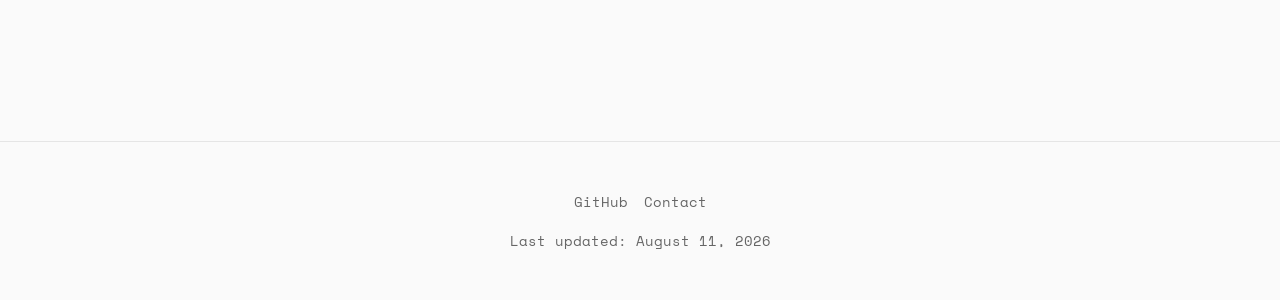
==== commit 5851e238: "Redesign portfolio website" ====
--- a/index.html
+++ b/index.html
@@ -1,189 +1,107 @@
 <!DOCTYPE html>
-<html lang="en" data-theme="dark">
+<html lang="en">
 <head>
-  <meta charset="utf-8">
-  <meta name="viewport" content="width=device-width, initial-scale=1">
-  <title>Nikunj Sharma</title>
-  <meta name="description" content="Personal website of Nikunj Sharma — B.Tech Student at IIT Guwahati.">
-
-  <!-- Favicon -->
-  <link rel="icon" type="image/png" href="images/favicon.png">
-
-  <!-- Google Fonts -->
-  <link rel="preconnect" href="https://fonts.googleapis.com">
-  <link rel="preconnect" href="https://fonts.gstatic.com" crossorigin>
-  <link href="https://fonts.googleapis.com/css2?family=Fira+Code:wght@400;500&family=Inter:wght@300;400;500;600;700&family=Outfit:wght@600;700;800&display=swap" rel="stylesheet">
-
-  <!-- Stylesheet -->
+  <meta charset="UTF-8">
+  <meta name="viewport" content="width=device-width, initial-scale=1.0">
+  <title>Nikunj Sharma | Software & AI/ML Systems Engineer</title>
+  <meta name="description" content="Portfolio of Nikunj Sharma, Software & AI/ML Systems Engineer at IIT Guwahati.">
   <link rel="stylesheet" href="css/modern.css">
 </head>
 <body>
-
-  <!-- Top Navigation Bar (Matching Screenshot 6) -->
-  <header class="navbar">
-    <div class="container nav-container">
-      <a href="index.html" class="nav-brand">NIKUNJ SHARMA</a>
-
-      <div class="nav-right">
-        <nav>
-          <ul class="nav-links">
-            <li><a href="index.html" class="nav-link active">home</a></li>
-            <li><a href="projects.html" class="nav-link">projects</a></li>
-          </ul>
-        </nav>
-        <button class="theme-toggle-btn" title="Toggle theme" aria-label="Toggle theme">🌙</button>
-      </div>
+  <nav>
+    <a href="index.html" class="nav-brand">NIKUNJ SHARMA</a>
+    <div class="nav-links">
+      <a href="index.html" class="nav-link active">home</a>
+      <a href="projects.html" class="nav-link">projects</a>
+      <button id="theme-toggle" class="theme-toggle" aria-label="Toggle Theme">🌙</button>
     </div>
-  </header>
+  </nav>
 
   <main>
-    <!-- Hero Section (Matching Screenshot 1) -->
     <section class="hero">
-      <div class="container">
-        <h1 class="hero-title">hi, I'm Nikunj <span class="wave-hand">👋</span></h1>
-        <div class="hero-subtitle">CS student · IIT Guwahati</div>
-
-        <p class="hero-bio">
-          I love building software and experimenting with cutting-edge AI projects to improve my workflow.
-        </p>
-
-        <div class="hero-pills">
-          <a href="https://linkedin.com" target="_blank" class="pill-btn">
-            <span>LinkedIn</span>
-            <svg viewBox="0 0 24 24"><path d="M19 3a2 2 0 0 1 2 2v14a2 2 0 0 1-2 2H5a2 2 0 0 1-2-2V5a2 2 0 0 1 2-2h14m-.5 15.5v-5.3a3.26 3.26 0 0 0-3.26-3.26c-.85 0-1.84.52-2.28 1.3v-1.11h-2.79v8.37h2.79v-4.93c0-.77.62-1.4 1.39-1.4a1.4 1.4 0 0 1 1.4 1.4v4.93h2.75M6.88 8.56a1.68 1.68 0 0 0 1.68-1.68c0-.93-.75-1.69-1.68-1.69a1.69 1.69 0 0 0-1.69 1.69c0 .93.76 1.68 1.69 1.68m1.39 9.94v-8.37H5.5v8.37h2.77z"/></svg>
-          </a>
-
-          <a href="Resume+CV/Nikunj_Sharma_CV.pdf" target="_blank" class="pill-btn">
-            <span>Resume</span>
-          </a>
-
-          <a href="https://github.com/NikunjSharma-dev" target="_blank" class="pill-btn">
-            <span>GitHub</span>
-            <svg viewBox="0 0 24 24"><path d="M12 2A10 10 0 0 0 2 12c0 4.42 2.87 8.17 6.84 9.5.5.08.66-.23.66-.5v-1.69c-2.77.6-3.36-1.34-3.36-1.34-.46-1.16-1.11-1.47-1.11-1.47-.91-.62.07-.6.07-.6 1 .07 1.53 1.03 1.53 1.03.87 1.52 2.34 1.07 2.91.83.1-.65.35-1.09.63-1.34-2.22-.25-4.55-1.11-4.55-4.92 0-1.11.38-2 1.03-2.71-.1-.25-.45-1.29.1-2.64 0 0 .84-.27 2.75 1.02.79-.22 1.65-.33 2.5-.33.85 0 1.71.11 2.5.33 1.91-1.29 2.75-1.02 2.75-1.02.55 1.35.2 2.39.1 2.64.65.71 1.03 1.6 1.03 2.71 0 3.82-2.34 4.66-4.57 4.91.36.31.69.92.69 1.85V21c0 .27.16.59.67.5C19.14 20.16 22 16.42 22 12A10 10 0 0 0 12 2z"/></svg>
-          </a>
-
-          <a href="mailto:20.nikunj.sharma@gmail.com" class="pill-btn" aria-label="Email">
-            <svg viewBox="0 0 24 24" fill="none" stroke="currentColor" stroke-width="2"><path d="M4 4h16c1.1 0 2 .9 2 2v12c0 1.1-.9 2-2 2H4c-1.1 0-2-.9-2-2V6c0-1.1.9-2 2-2z"></path><polyline points="22,6 12,13 2,6"></polyline></svg>
-          </a>
-        </div>
+      <h1>hi, I'm Nikunj 👋</h1>
+      <p class="hero-subtitle">CS student · IIT Guwahati</p>
+      <p class="hero-bio">
+        Building high-performance backend systems, real-time ML detection pipelines, and LLM context infrastructure. Active open-source contributor to major frameworks like sktime (7.7k+ ⭐).
+      </p>
+      <div class="pill-buttons">
+        <a href="https://linkedin.com/" target="_blank" class="pill-btn">LinkedIn</a>
+        <a href="Resume+CV/Nikunj_Sharma_CV.pdf" target="_blank" class="pill-btn">Resume</a>
+        <a href="https://github.com/NikunjSharma-dev" target="_blank" class="pill-btn">GitHub</a>
+        <a href="mailto:20.nikunj.sharma@gmail.com" class="pill-btn">Email</a>
       </div>
     </section>
 
-    <!-- Recent Projects Section (Matching Screenshot 2) -->
-    <section class="container">
-      <h2 class="section-heading">Recent projects</h2>
+    <div class="code-box">
+      <div class="code-line">
+        <span class="code-prompt">&gt;</span>
+        <span class="code-key">Nikunj.location</span>
+        <span class="code-value string">"Guwahati, Assam, India"</span>
+      </div>
+      <div class="code-line">
+        <span class="code-prompt">&gt;</span>
+        <span class="code-key">Nikunj.openSource</span>
+        <span class="code-value string">"sktime contributor (7.7k+ ⭐) — PR #10783"</span>
+      </div>
+      <div class="code-line">
+        <span class="code-prompt">&gt;</span>
+        <span class="code-key">Nikunj.interests</span>
+        <span class="code-value">[<span class="string">"backend systems"</span>, <span class="string">"ML pipelines"</span>, <span class="string">"chess"</span>, <span class="string">"travelling"</span>]</span>
+      </div>
+    </div>
 
-      <div class="recent-projects-grid">
-
-        <!-- Project Card 1: DeltaContext -->
-        <a href="projects.html" class="recent-card">
-          <div class="recent-thumb">
-            <img src="images/portfolio/deltacontext.jpg" alt="DeltaContext" loading="lazy">
-          </div>
-          <div class="recent-body">
-            <div class="recent-title-row">
-              <h3 class="recent-title">DeltaContext</h3>
-              <svg class="arrow-icon" viewBox="0 0 24 24" fill="none" stroke="currentColor" stroke-width="2"><line x1="5" y1="12" x2="19" y2="12"></line><polyline points="12 5 19 12 12 19"></polyline></svg>
-            </div>
-            <p class="recent-desc">
-              Multimodal ETL Pipeline & Model Context Protocol (MCP) server giving LLMs persistent memory over local files using SQLite FTS5.
-            </p>
-            <div class="recent-tags">
-              <span class="tag-pill">Python</span>
-              <span class="tag-pill">FTS5</span>
-              <span class="tag-pill">MCP</span>
-            </div>
+    <section>
+      <div class="section-title">
+        <h2>Recent projects</h2>
+        <a href="projects.html" class="view-all">More projects →</a>
+      </div>
+      <div class="project-grid">
+        <a href="https://github.com/NikunjSharma-dev/DeltaContext" target="_blank" class="project-card">
+          <h3>DeltaContext.py</h3>
+          <p>LLM context infrastructure with high-performance caching.</p>
+          <div class="project-tags">
+            <span class="tag">AI & Systems</span>
+            <span class="tag">Python</span>
           </div>
         </a>
-
-        <!-- Project Card 2: FraudGuard -->
-        <a href="projects.html" class="recent-card">
-          <div class="recent-thumb">
-            <img src="images/portfolio/fraudguard.jpg" alt="FraudGuard" loading="lazy">
-          </div>
-          <div class="recent-body">
-            <div class="recent-title-row">
-              <h3 class="recent-title">FraudGuard</h3>
-              <svg class="arrow-icon" viewBox="0 0 24 24" fill="none" stroke="currentColor" stroke-width="2"><line x1="5" y1="12" x2="19" y2="12"></line><polyline points="12 5 19 12 12 19"></polyline></svg>
-            </div>
-            <p class="recent-desc">
-              Real-time transaction fraud detection scoring engine with PostgreSQL rules + async Isolation Forest & XGBoost in Redis.
-            </p>
-            <div class="recent-tags">
-              <span class="tag-pill">FastAPI</span>
-              <span class="tag-pill">Redis</span>
-              <span class="tag-pill">XGBoost</span>
-            </div>
+        <a href="https://github.com/NikunjSharma-dev/FraudGuard" target="_blank" class="project-card">
+          <h3>FraudGuard.py</h3>
+          <p>Real-time ML detection pipeline with sub-50ms latency.</p>
+          <div class="project-tags">
+            <span class="tag">ML Pipelines</span>
+            <span class="tag">System Design</span>
           </div>
         </a>
-
-        <!-- Project Card 3: sktime -->
-        <a href="projects.html" class="recent-card">
-          <div class="recent-thumb">
-            <img src="images/portfolio/sktime.jpg" alt="sktime" loading="lazy">
-          </div>
-          <div class="recent-body">
-            <div class="recent-title-row">
-              <h3 class="recent-title">sktime — PR #10783</h3>
-              <svg class="arrow-icon" viewBox="0 0 24 24" fill="none" stroke="currentColor" stroke-width="2"><line x1="5" y1="12" x2="19" y2="12"></line><polyline points="12 5 19 12 12 19"></polyline></svg>
-            </div>
-            <p class="recent-desc">
-              High-performance Numba JIT integration engine resolving NumPy 2.0+ deprecations and F1 classification evaluation.
-            </p>
-            <div class="recent-tags">
-              <span class="tag-pill">Python</span>
-              <span class="tag-pill">Numba JIT</span>
-              <span class="tag-pill">7.7k+ ⭐</span>
-            </div>
+        <a href="https://github.com/sktime/sktime/pull/10783" target="_blank" class="project-card">
+          <h3>sktime PR #10783</h3>
+          <p>Core framework improvements using Numba JIT.</p>
+          <div class="project-tags">
+            <span class="tag">Open Source</span>
+            <span class="tag">Numba</span>
           </div>
         </a>
-
       </div>
-
-      <a href="projects.html" class="more-projects-link">
-        <span>More projects</span>
-        <svg width="16" height="16" viewBox="0 0 24 24" fill="none" stroke="currentColor" stroke-width="2"><line x1="5" y1="12" x2="19" y2="12"></line><polyline points="12 5 19 12 12 19"></polyline></svg>
-      </a>
     </section>
 
-    <!-- Beyond Coding Section (Matching Screenshot 2) -->
-    <section class="container beyond-section">
-      <h2 class="section-heading">Beyond coding</h2>
-      <p class="beyond-text">
-        if I'm not coding, I'm probably playing chess, analyzing financial models, gaming, or travelling somewhere unprepared.
-      </p>
-
-      <div class="gallery-grid">
-        <div class="gallery-card">
-          <img src="images/profile-pic.jpg" alt="Nikunj Sharma">
-        </div>
-        <div class="gallery-card">
-          <img src="images/portfolio/fleetforge.jpg" alt="FleetForge">
-        </div>
-        <div class="gallery-card">
-          <img src="images/portfolio/deltacontext.jpg" alt="DeltaContext">
-        </div>
+    <section>
+      <div class="section-title">
+        <h2>Beyond coding</h2>
+      </div>
+      <p class="hero-bio">When I'm not optimizing latency or diving into AI, you'll find me travelling, playing chess, or exploring new things.</p>
+      <div class="image-grid">
+        <img src="images/profile-pic.jpg" alt="Nikunj Sharma" onerror="this.src='https://via.placeholder.com/300x200?text=Profile'">
+        <img src="images/portfolio/fleetforge.jpg" alt="FleetForge" onerror="this.src='https://via.placeholder.com/300x200?text=FleetForge'">
+        <img src="images/portfolio/deltacontext.jpg" alt="DeltaContext" onerror="this.src='https://via.placeholder.com/300x200?text=DeltaContext'">
       </div>
     </section>
   </main>
 
-  <!-- Footer (Matching Screenshot 4) -->
-  <footer class="footer">
-    <div class="container footer-container">
-      <div class="footer-links">
-        <a href="https://github.com/NikunjSharma-dev" target="_blank" class="footer-link">
-          <svg width="16" height="16" viewBox="0 0 24 24" fill="currentColor"><path d="M12 2A10 10 0 0 0 2 12c0 4.42 2.87 8.17 6.84 9.5.5.08.66-.23.66-.5v-1.69c-2.77.6-3.36-1.34-3.36-1.34-.46-1.16-1.11-1.47-1.11-1.47-.91-.62.07-.6.07-.6 1 .07 1.53 1.03 1.53 1.03.87 1.52 2.34 1.07 2.91.83.1-.65.35-1.09.63-1.34-2.22-.25-4.55-1.11-4.55-4.92 0-1.11.38-2 1.03-2.71-.1-.25-.45-1.29.1-2.64 0 0 .84-.27 2.75 1.02.79-.22 1.65-.33 2.5-.33.85 0 1.71.11 2.5.33 1.91-1.29 2.75-1.02 2.75-1.02.55 1.35.2 2.39.1 2.64.65.71 1.03 1.6 1.03 2.71 0 3.82-2.34 4.66-4.57 4.91.36.31.69.92.69 1.85V21c0 .27.16.59.67.5C19.14 20.16 22 16.42 22 12A10 10 0 0 0 12 2z"/></svg>
-          <span>GitHub</span>
-        </a>
-        <a href="mailto:20.nikunj.sharma@gmail.com" class="footer-link">
-          <svg width="16" height="16" viewBox="0 0 24 24" fill="none" stroke="currentColor" stroke-width="2"><path d="M4 4h16c1.1 0 2 .9 2 2v12c0 1.1-.9 2-2 2H4c-1.1 0-2-.9-2-2V6c0-1.1.9-2 2-2z"></path><polyline points="22,6 12,13 2,6"></polyline></svg>
-          <span>Contact</span>
-        </a>
-      </div>
-      <div>
-        Last updated: August 11, 2026
-      </div>
+  <footer>
+    <div class="footer-links">
+      <a href="https://github.com/NikunjSharma-dev" target="_blank">GitHub</a>
+      <a href="mailto:20.nikunj.sharma@gmail.com">Contact</a>
     </div>
+    <p>Last updated: August 11, 2026</p>
   </footer>
 
   <script src="js/modern.js"></script>
--- a/css/modern.css
+++ b/css/modern.css
@@ -1,631 +1,533 @@
-/* ==========================================================================
-   Minimalist 2-Page Developer Portfolio CSS
-   Matching exact inspiration from imraghavojha.github.io
-   ========================================================================== */
+/* modern.css */
+@import url('https://fonts.googleapis.com/css2?family=Inter:wght@400;500;600;700&family=Space+Mono:ital,wght@0,400;0,700;1,400;1,700&family=Outfit:wght@400;500;600;700&display=swap');
 
 :root {
-  /* Matte Dark Palette */
-  --bg-primary: #121214;
-  --bg-secondary: #18181b;
-  --bg-card: #1c1c1f;
-  --bg-card-hover: #242428;
-  --border-color: rgba(255, 255, 255, 0.08);
-  --border-hover: rgba(255, 255, 255, 0.18);
+  --bg-color: #fafafa;
+  --text-color: #111111;
+  --text-muted: #666666;
+  --border-color: #e5e5e5;
+  --accent-color: #3b82f6;
+  --accent-hover: #2563eb;
+  --card-bg: #ffffff;
+  --code-bg: #f3f4f6;
+  --nav-bg: rgba(255, 255, 255, 0.8);
+  --btn-bg: #f4f4f5;
+  --btn-hover: #e4e4e7;
   
-  --text-primary: #f4f4f5;
-  --text-secondary: #a1a1aa;
-  --text-muted: #71717a;
+  --font-sans: 'Inter', system-ui, -apple-system, sans-serif;
+  --font-mono: 'Space Mono', monospace;
+  --font-display: 'Outfit', sans-serif;
   
-  --accent-purple: #8b5cf6;
-  --accent-indigo: #6366f1;
-  --accent-blue: #3b82f6;
-
-  --font-sans: 'Inter', -apple-system, BlinkMacSystemFont, 'Segoe UI', Roboto, sans-serif;
-  --font-display: 'Outfit', sans-serif;
-  --font-mono: 'Fira Code', 'JetBrains Mono', monospace;
-
-  --nav-height: 70px;
-  --radius-sm: 6px;
-  --radius-md: 10px;
-  --radius-lg: 14px;
-  --radius-full: 9999px;
-
-  --transition-fast: 0.15s cubic-bezier(0.4, 0, 0.2, 1);
-  --transition-normal: 0.25s cubic-bezier(0.4, 0, 0.2, 1);
-}
-
-[data-theme="light"] {
-  --bg-primary: #ffffff;
-  --bg-secondary: #f4f4f5;
-  --bg-card: #f9fafb;
-  --bg-card-hover: #f3f4f6;
-  --border-color: rgba(0, 0, 0, 0.08);
-  --border-hover: rgba(0, 0, 0, 0.16);
+  --retro-cursor: url("data:image/svg+xml,%3Csvg width='24' height='24' xmlns='http://www.w3.org/2000/svg'%3E%3Cpath d='M2 2l12 12-4.5 1 4.5 5-2.5 2-4.5-5-3.5 3.5V2z' fill='black' stroke='white' stroke-width='1.5'/%3E%3C/svg%3E"), auto;
+  --retro-cursor-pointer: url("data:image/svg+xml,%3Csvg width='24' height='24' xmlns='http://www.w3.org/2000/svg'%3E%3Cpath d='M8 2a2 2 0 0 1 2-2h4a2 2 0 0 1 2 2v2h2a2 2 0 0 1 2 2v2h2a2 2 0 0 1 2 2v4a2 2 0 0 1-2 2h-2v2a2 2 0 0 1-2 2h-4a2 2 0 0 1-2-2v-2H8a2 2 0 0 1-2-2v-4H4a2 2 0 0 1-2-2V8a2 2 0 0 1 2-2h2V4a2 2 0 0 1 2-2z' fill='black' stroke='white' stroke-width='1.5'/%3E%3C/svg%3E"), pointer;
+}
+
+[data-theme='dark'] {
+  --bg-color: #0f0f11;
+  --text-color: #f3f4f6;
+  --text-muted: #9ca3af;
+  --border-color: #27272a;
+  --accent-color: #60a5fa;
+  --accent-hover: #93c5fd;
+  --card-bg: #18181b;
+  --code-bg: #000000;
+  --nav-bg: rgba(15, 15, 17, 0.8);
+  --btn-bg: #27272a;
+  --btn-hover: #3f3f46;
   
-  --text-primary: #09090b;
-  --text-secondary: #52525b;
-  --text-muted: #a1a1aa;
-}
-
-/* Custom Retro Pixel Cursor for Whole Page (Exact match to inspiration screenshot) */
-html, body, a, button, input, select, textarea, .project-card, .pill-btn {
-  cursor: url('data:image/svg+xml;utf8,<svg xmlns="http://www.w3.org/2000/svg" width="24" height="24" viewBox="0 0 24 24"><polygon points="3,2 3,19 7.5,14.5 11,21 13.5,20 10,13.5 16,13.5" fill="%23ffffff" stroke="%23000000" stroke-width="1.5" stroke-linejoin="round"/></svg>'), pointer !important;
-}
-
-*, *::before, *::after {
-  box-sizing: border-box;
+  --retro-cursor: url("data:image/svg+xml,%3Csvg width='24' height='24' xmlns='http://www.w3.org/2000/svg'%3E%3Cpath d='M2 2l12 12-4.5 1 4.5 5-2.5 2-4.5-5-3.5 3.5V2z' fill='white' stroke='black' stroke-width='1.5'/%3E%3C/svg%3E"), auto;
+  --retro-cursor-pointer: url("data:image/svg+xml,%3Csvg width='24' height='24' xmlns='http://www.w3.org/2000/svg'%3E%3Cpath d='M8 2a2 2 0 0 1 2-2h4a2 2 0 0 1 2 2v2h2a2 2 0 0 1 2 2v2h2a2 2 0 0 1 2 2v4a2 2 0 0 1-2 2h-2v2a2 2 0 0 1-2 2h-4a2 2 0 0 1-2-2v-2H8a2 2 0 0 1-2-2v-4H4a2 2 0 0 1-2-2V8a2 2 0 0 1 2-2h2V4a2 2 0 0 1 2-2z' fill='white' stroke='black' stroke-width='1.5'/%3E%3C/svg%3E"), pointer;
+}
+
+* {
   margin: 0;
   padding: 0;
-}
-
-html {
-  scroll-behavior: smooth;
+  box-sizing: border-box;
+  cursor: var(--retro-cursor);
+}
+
+a, button, .clickable {
+  cursor: var(--retro-cursor-pointer);
 }
 
 body {
-  background-color: var(--bg-primary);
-  color: var(--text-primary);
   font-family: var(--font-sans);
+  background-color: var(--bg-color);
+  color: var(--text-color);
   line-height: 1.6;
-  -webkit-font-smoothing: antialiased;
-  min-height: 100vh;
-  display: flex;
-  flex-direction: column;
-  transition: background-color var(--transition-normal), color var(--transition-normal);
+  transition: background-color 0.3s ease, color 0.3s ease;
+  overflow-x: hidden;
+}
+
+h1, h2, h3, h4, h5, h6 {
+  font-family: var(--font-display);
+  font-weight: 700;
+  letter-spacing: -0.02em;
 }
 
 a {
   color: inherit;
   text-decoration: none;
-}
-
-button {
-  font-family: inherit;
-  border: none;
-  background: none;
-}
-
-img {
-  max-width: 100%;
-  height: auto;
-  display: block;
-}
-
-.container {
+  transition: color 0.2s ease;
+}
+
+/* Navigation */
+nav {
+  position: fixed;
+  top: 0;
   width: 100%;
-  max-width: 960px;
-  margin: 0 auto;
-  padding: 0 24px;
-}
-
-/* ==========================================================================
-   Header Navigation
-   ========================================================================== */
-.navbar {
-  width: 100%;
-  height: var(--nav-height);
-  background-color: var(--bg-primary);
-  position: sticky;
-  top: 0;
+  display: flex;
+  justify-content: space-between;
+  align-items: center;
+  padding: 1rem 2rem;
+  background: var(--nav-bg);
+  backdrop-filter: blur(12px);
+  -webkit-backdrop-filter: blur(12px);
   z-index: 100;
-  transition: background-color var(--transition-normal);
-}
-
-.nav-container {
-  display: flex;
-  align-items: center;
-  justify-content: space-between;
-  height: 100%;
+  border-bottom: 1px solid var(--border-color);
 }
 
 .nav-brand {
-  font-family: var(--font-display);
-  font-weight: 800;
+  font-family: var(--font-mono);
+  font-weight: 700;
   font-size: 1.1rem;
-  letter-spacing: 0.04em;
-  color: var(--text-primary);
+  letter-spacing: -0.05em;
   text-transform: uppercase;
 }
 
-.nav-right {
-  display: flex;
-  align-items: center;
-  gap: 24px;
-}
-
 .nav-links {
   display: flex;
-  align-items: center;
-  gap: 24px;
-  list-style: none;
+  gap: 1.5rem;
+  align-items: center;
 }
 
 .nav-link {
   font-size: 0.95rem;
   font-weight: 500;
-  color: var(--text-secondary);
-  transition: color var(--transition-fast);
+  color: var(--text-muted);
 }
 
 .nav-link:hover, .nav-link.active {
-  color: var(--text-primary);
-}
-
-.theme-toggle-btn {
-  font-size: 1.15rem;
-  padding: 4px;
-  display: flex;
-  align-items: center;
-  justify-content: center;
-  color: var(--text-primary);
-  transition: transform var(--transition-fast);
-}
-
-.theme-toggle-btn:hover {
+  color: var(--text-color);
+}
+
+.theme-toggle {
+  background: none;
+  border: none;
+  font-size: 1.2rem;
+  color: var(--text-muted);
+  transition: transform 0.2s ease, color 0.2s ease;
+}
+
+.theme-toggle:hover {
   transform: scale(1.1);
-}
-
-/* ==========================================================================
-   Main Content Area
-   ========================================================================== */
+  color: var(--text-color);
+}
+
+/* Main Layout */
 main {
-  flex: 1;
-}
-
-/* ==========================================================================
-   Home Page Hero
-   ========================================================================== */
+  max-width: 900px;
+  margin: 0 auto;
+  padding: 8rem 2rem 4rem;
+}
+
+/* Hero */
 .hero {
-  padding-top: 60px;
-  padding-bottom: 60px;
-}
-
-.hero-title {
-  font-family: var(--font-display);
-  font-size: 3.5rem;
-  font-weight: 800;
-  letter-spacing: -0.03em;
-  margin-bottom: 8px;
-  line-height: 1.1;
-  color: var(--text-primary);
-}
-
-.wave-hand {
-  display: inline-block;
-  transform-origin: 70% 70%;
-  animation: wave-anim 2.5s infinite;
-}
-
-@keyframes wave-anim {
-  0%, 100% { transform: rotate(0deg); }
-  10% { transform: rotate(14deg); }
-  20% { transform: rotate(-8deg); }
-  30% { transform: rotate(14deg); }
-  40% { transform: rotate(-4deg); }
-  50% { transform: rotate(10deg); }
+  margin-bottom: 4rem;
+}
+
+.hero h1 {
+  font-size: 3rem;
+  margin-bottom: 0.5rem;
 }
 
 .hero-subtitle {
-  font-size: 1.15rem;
-  color: var(--text-secondary);
-  margin-bottom: 24px;
-  font-weight: 400;
+  font-size: 1.25rem;
+  color: var(--text-muted);
+  margin-bottom: 1.5rem;
+  font-family: var(--font-mono);
 }
 
 .hero-bio {
   font-size: 1.1rem;
-  color: var(--text-secondary);
-  line-height: 1.7;
-  max-width: 660px;
-  margin-bottom: 32px;
-}
-
-.hero-pills {
-  display: flex;
-  align-items: center;
-  gap: 12px;
+  max-width: 650px;
+  margin-bottom: 2rem;
+  color: var(--text-muted);
+}
+
+.pill-buttons {
+  display: flex;
+  gap: 0.75rem;
   flex-wrap: wrap;
 }
 
 .pill-btn {
   display: inline-flex;
   align-items: center;
-  gap: 8px;
-  padding: 10px 20px;
-  border-radius: var(--radius-md);
-  background: var(--bg-card);
+  padding: 0.5rem 1.25rem;
+  background-color: var(--btn-bg);
+  border-radius: 9999px;
+  font-size: 0.9rem;
+  font-weight: 500;
+  transition: all 0.2s ease;
   border: 1px solid var(--border-color);
-  color: var(--text-primary);
-  font-size: 0.92rem;
-  font-weight: 500;
-  transition: all var(--transition-fast);
 }
 
 .pill-btn:hover {
-  background: var(--bg-card-hover);
-  border-color: var(--border-hover);
+  background-color: var(--btn-hover);
   transform: translateY(-2px);
 }
 
-.pill-btn svg {
-  width: 16px;
-  height: 16px;
-  fill: currentColor;
-}
-
-/* ==========================================================================
-   Home Page: Recent Projects Grid
-   ========================================================================== */
-.section-heading {
-  font-family: var(--font-display);
-  font-size: 1.6rem;
-  font-weight: 700;
-  letter-spacing: -0.02em;
-  margin-bottom: 28px;
-  color: var(--text-primary);
-}
-
-.recent-projects-grid {
+/* Code Snippet Box */
+.code-box {
+  background-color: var(--code-bg);
+  border-radius: 12px;
+  padding: 1.5rem;
+  font-family: var(--font-mono);
+  font-size: 0.9rem;
+  margin-bottom: 4rem;
+  border: 1px solid var(--border-color);
+  box-shadow: 0 4px 6px rgba(0, 0, 0, 0.05);
+}
+
+.code-line {
+  margin-bottom: 0.5rem;
+  display: flex;
+}
+
+.code-prompt {
+  color: var(--accent-color);
+  margin-right: 0.5rem;
+}
+
+.code-key {
+  color: var(--text-color);
+  margin-right: 0.5rem;
+}
+
+.code-value {
+  color: var(--text-muted);
+}
+.code-value.string {
+  color: #10b981;
+}
+[data-theme='dark'] .code-value.string {
+  color: #34d399;
+}
+
+/* Sections */
+section {
+  margin-bottom: 5rem;
+}
+
+.section-title {
+  font-size: 1.75rem;
+  margin-bottom: 1.5rem;
+  display: flex;
+  align-items: center;
+  justify-content: space-between;
+}
+
+.view-all {
+  font-size: 0.9rem;
+  font-family: var(--font-mono);
+  color: var(--text-muted);
+}
+.view-all:hover {
+  color: var(--accent-color);
+}
+
+/* Project Cards (Home) */
+.project-grid {
   display: grid;
-  grid-template-columns: repeat(auto-fit, minmax(280px, 1fr));
-  gap: 24px;
-  margin-bottom: 32px;
-}
-
-.recent-card {
-  background: var(--bg-card);
+  grid-template-columns: repeat(auto-fill, minmax(280px, 1fr));
+  gap: 1.5rem;
+}
+
+.project-card {
+  background-color: var(--card-bg);
   border: 1px solid var(--border-color);
-  border-radius: var(--radius-lg);
+  border-radius: 12px;
+  padding: 1.5rem;
+  transition: all 0.3s ease;
+  position: relative;
   overflow: hidden;
+  display: block;
+}
+
+.project-card:hover {
+  transform: translateY(-4px);
+  border-color: var(--accent-color);
+  box-shadow: 0 10px 15px -3px rgba(0, 0, 0, 0.1), 0 4px 6px -2px rgba(0, 0, 0, 0.05);
+}
+
+.project-card h3 {
+  font-family: var(--font-mono);
+  font-size: 1.1rem;
+  margin-bottom: 0.5rem;
+}
+
+.project-card p {
+  color: var(--text-muted);
+  font-size: 0.9rem;
+  margin-bottom: 1rem;
+}
+
+.project-tags {
+  display: flex;
+  gap: 0.5rem;
+  flex-wrap: wrap;
+}
+
+.tag {
+  font-size: 0.75rem;
+  padding: 0.2rem 0.6rem;
+  background-color: var(--btn-bg);
+  border-radius: 4px;
+  font-family: var(--font-mono);
+}
+
+/* Image Grid */
+.image-grid {
+  display: grid;
+  grid-template-columns: repeat(3, 1fr);
+  gap: 1rem;
+  margin-top: 2rem;
+}
+
+.image-grid img {
+  width: 100%;
+  height: 200px;
+  object-fit: cover;
+  border-radius: 12px;
+  border: 1px solid var(--border-color);
+  transition: transform 0.3s ease;
+}
+
+.image-grid img:hover {
+  transform: scale(1.02);
+}
+
+/* Footer */
+footer {
+  text-align: center;
+  padding: 3rem 2rem;
+  border-top: 1px solid var(--border-color);
+  color: var(--text-muted);
+  font-size: 0.9rem;
+  font-family: var(--font-mono);
+}
+.footer-links {
+  margin-bottom: 1rem;
+  display: flex;
+  justify-content: center;
+  gap: 1rem;
+}
+.footer-links a:hover {
+  color: var(--accent-color);
+}
+
+/* --- Projects Page Specifics --- */
+.projects-header {
+  text-align: center;
+  margin-bottom: 4rem;
+}
+.projects-header h1 {
+  font-size: 2.5rem;
+  margin-bottom: 1rem;
+}
+.projects-header p {
+  color: var(--text-muted);
+  font-family: var(--font-mono);
+}
+
+.filter-bar {
+  display: flex;
+  flex-wrap: wrap;
+  gap: 1rem;
+  margin-bottom: 3rem;
+  align-items: center;
+  font-family: var(--font-mono);
+  font-size: 0.9rem;
+}
+
+.filter-label {
+  color: var(--accent-color);
+  font-weight: 700;
+}
+
+.filter-btn {
+  background: none;
+  border: none;
+  color: var(--text-muted);
+  font-family: inherit;
+  font-size: inherit;
+  transition: color 0.2s ease;
+}
+
+.filter-btn:hover, .filter-btn.active {
+  color: var(--text-color);
+}
+.filter-btn.active::before {
+  content: "[ ";
+}
+.filter-btn.active::after {
+  content: " ]";
+}
+
+/* Dev Trading Card Grid */
+.trading-card-grid {
+  display: grid;
+  grid-template-columns: repeat(auto-fill, minmax(320px, 1fr));
+  gap: 2rem;
+}
+
+.tc-card {
+  background-color: var(--card-bg);
+  border: 1px solid var(--border-color);
+  border-radius: 16px;
+  overflow: hidden;
+  position: relative;
+  transition: all 0.3s ease;
   display: flex;
   flex-direction: column;
-  transition: all var(--transition-normal);
-}
-
-.recent-card:hover {
-  border-color: var(--border-hover);
-  transform: translateY(-4px);
-  background: var(--bg-card-hover);
-}
-
-.recent-thumb {
-  width: 100%;
-  aspect-ratio: 16 / 10;
+}
+
+.tc-card:hover {
+  transform: translateY(-8px) scale(1.01);
+  box-shadow: 0 20px 25px -5px rgba(0, 0, 0, 0.1), 0 10px 10px -5px rgba(0, 0, 0, 0.04);
+  border-color: var(--text-color);
+}
+
+.tc-image-container {
+  height: 180px;
+  background: var(--code-bg);
+  position: relative;
   overflow: hidden;
-  background: #000;
-}
-
-.recent-thumb img {
+  display: flex;
+  align-items: center;
+  justify-content: center;
+  font-size: 2rem;
+  color: var(--text-muted);
+}
+.tc-image-container img {
   width: 100%;
   height: 100%;
   object-fit: cover;
-  transition: transform 0.4s ease;
-}
-
-.recent-card:hover .recent-thumb img {
-  transform: scale(1.05);
-}
-
-.recent-body {
-  padding: 20px;
+  opacity: 0.8;
+  transition: opacity 0.3s ease;
+}
+.tc-card:hover .tc-image-container img {
+  opacity: 1;
+}
+
+.tc-level-badge {
+  position: absolute;
+  top: 1rem;
+  right: 1rem;
+  width: 36px;
+  height: 36px;
+  background: var(--text-color);
+  color: var(--bg-color);
+  border-radius: 50%;
+  display: flex;
+  align-items: center;
+  justify-content: center;
+  font-family: var(--font-mono);
+  font-weight: 700;
+  font-size: 1.1rem;
+  z-index: 10;
+  box-shadow: 0 4px 6px rgba(0,0,0,0.2);
+}
+
+.tc-overlay-badge {
+  position: absolute;
+  bottom: 1rem;
+  left: -1rem;
+  background: var(--accent-color);
+  color: #fff;
+  padding: 0.25rem 2rem 0.25rem 1.5rem;
+  font-family: var(--font-mono);
+  font-size: 0.75rem;
+  font-weight: 700;
+  transform: rotate(-5deg);
+  box-shadow: 0 4px 6px rgba(0,0,0,0.1);
+  z-index: 10;
+  text-transform: uppercase;
+}
+
+.tc-content {
+  padding: 1.5rem;
+  flex: 1;
   display: flex;
   flex-direction: column;
+}
+
+.tc-header {
+  display: flex;
+  justify-content: space-between;
+  align-items: flex-start;
+  margin-bottom: 1rem;
+}
+
+.tc-title {
+  font-family: var(--font-mono);
+  font-size: 1.25rem;
+  font-weight: 700;
+}
+
+.tc-rarity {
+  font-size: 0.65rem;
+  font-weight: 700;
+  padding: 0.2rem 0.5rem;
+  border-radius: 4px;
+  letter-spacing: 0.05em;
+}
+.rarity-legendary { background: #fef08a; color: #854d0e; }
+.rarity-epic { background: #e9d5ff; color: #6b21a8; }
+.rarity-rare { background: #bfdbfe; color: #1e40af; }
+
+[data-theme='dark'] .rarity-legendary { background: #854d0e; color: #fef08a; }
+[data-theme='dark'] .rarity-epic { background: #6b21a8; color: #e9d5ff; }
+[data-theme='dark'] .rarity-rare { background: #1e40af; color: #bfdbfe; }
+
+.tc-desc {
+  color: var(--text-muted);
+  font-size: 0.9rem;
+  margin-bottom: 1.5rem;
   flex: 1;
 }
 
-.recent-title-row {
-  display: flex;
-  align-items: center;
+.tc-footer {
+  display: flex;
   justify-content: space-between;
-  margin-bottom: 8px;
-}
-
-.recent-title {
-  font-size: 1.15rem;
-  font-weight: 700;
-  color: var(--text-primary);
-}
-
-.arrow-icon {
-  width: 16px;
-  height: 16px;
-  transition: transform var(--transition-fast);
-}
-
-.recent-card:hover .arrow-icon {
-  transform: translate(3px, -3px);
-}
-
-.recent-desc {
-  font-size: 0.9rem;
-  color: var(--text-secondary);
-  line-height: 1.6;
-  margin-bottom: 16px;
-  flex: 1;
-}
-
-.recent-tags {
-  display: flex;
-  flex-wrap: wrap;
-  gap: 8px;
-}
-
-.tag-pill {
-  font-family: var(--font-mono);
-  font-size: 0.75rem;
-  padding: 3px 10px;
-  border-radius: var(--radius-full);
-  background: rgba(255, 255, 255, 0.05);
-  border: 1px solid var(--border-color);
-  color: var(--text-secondary);
-}
-
-.more-projects-link {
-  display: inline-flex;
-  align-items: center;
-  gap: 6px;
-  font-size: 1rem;
-  font-weight: 600;
-  color: var(--text-primary);
-  margin-top: 8px;
-  transition: gap var(--transition-fast);
-}
-
-.more-projects-link:hover {
-  gap: 10px;
-  color: var(--accent-indigo);
-}
-
-/* ==========================================================================
-   Home Page: Beyond Coding Section
-   ========================================================================== */
-.beyond-section {
-  margin-top: 60px;
-  margin-bottom: 60px;
-}
-
-.beyond-text {
-  font-size: 1.05rem;
-  color: var(--text-secondary);
-  line-height: 1.7;
-  margin-bottom: 28px;
-  max-width: 720px;
-}
-
-.gallery-grid {
-  display: grid;
-  grid-template-columns: repeat(3, 1fr);
-  gap: 20px;
-}
-
-.gallery-card {
-  border-radius: var(--radius-lg);
-  overflow: hidden;
-  aspect-ratio: 4 / 3;
-  border: 1px solid var(--border-color);
-}
-
-.gallery-card img {
-  width: 100%;
-  height: 100%;
-  object-fit: cover;
-  transition: transform 0.4s ease;
-}
-
-.gallery-card:hover img {
-  transform: scale(1.05);
-}
-
-/* ==========================================================================
-   Projects Page (`projects.html`)
-   ========================================================================== */
-.projects-page-hero {
-  padding-top: 40px;
-  padding-bottom: 40px;
-}
-
-.page-title {
-  font-family: var(--font-display);
-  font-size: 3rem;
-  font-weight: 800;
-  letter-spacing: -0.03em;
-  margin-bottom: 40px;
-}
-
-.projects-detailed-list {
-  display: flex;
-  flex-direction: column;
-  gap: 48px;
-}
-
-.project-detail-card {
-  display: grid;
-  grid-template-columns: 440px 1fr;
-  gap: 36px;
-  align-items: center;
-}
-
-.project-detail-card.reverse {
-  grid-template-columns: 1fr 440px;
-}
-
-.browser-mockup {
-  background: var(--bg-card);
-  border: 1px solid var(--border-color);
-  border-radius: var(--radius-lg);
-  overflow: hidden;
-  box-shadow: 0 15px 30px rgba(0,0,0,0.3);
-}
-
-.browser-header-bar {
-  background: var(--bg-secondary);
-  border-bottom: 1px solid var(--border-color);
-  padding: 10px 14px;
-  display: flex;
-  align-items: center;
-  gap: 12px;
-}
-
-.window-dots {
-  display: flex;
-  align-items: center;
-  gap: 6px;
-}
-
-.dot {
-  width: 10px;
-  height: 10px;
-  border-radius: 50%;
-}
-.dot.red { background: #ff5f56; }
-.dot.yellow { background: #ffbd2e; }
-.dot.green { background: #27c939; }
-
-.browser-url-text {
-  flex: 1;
-  background: var(--bg-primary);
-  border: 1px solid var(--border-color);
-  border-radius: 4px;
-  padding: 3px 10px;
-  font-family: var(--font-mono);
-  font-size: 0.75rem;
-  color: var(--text-muted);
-  text-align: center;
-  white-space: nowrap;
-  overflow: hidden;
-  text-overflow: ellipsis;
-}
-
-.browser-image-container {
-  width: 100%;
-  aspect-ratio: 16 / 10;
-  overflow: hidden;
-  background: #000;
-}
-
-.browser-image-container img {
-  width: 100%;
-  height: 100%;
-  object-fit: cover;
-}
-
-.project-detail-info h2 {
-  font-family: var(--font-display);
-  font-size: 1.8rem;
-  font-weight: 700;
-  margin-bottom: 6px;
-}
-
-.project-subtitle-tag {
-  font-size: 1.05rem;
-  color: var(--text-secondary);
-  margin-bottom: 16px;
-}
-
-.project-full-desc {
-  font-size: 0.98rem;
-  color: var(--text-secondary);
-  line-height: 1.65;
-  margin-bottom: 24px;
-}
-
-.detail-tags {
-  display: flex;
-  flex-wrap: wrap;
-  gap: 10px;
-  margin-bottom: 28px;
-}
-
-.detail-actions {
-  display: flex;
-  align-items: center;
-  gap: 14px;
-}
-
-.action-btn-outline {
-  display: inline-flex;
-  align-items: center;
-  gap: 8px;
-  padding: 10px 20px;
-  border-radius: var(--radius-md);
-  background: var(--bg-card);
-  border: 1px solid var(--border-color);
-  color: var(--text-primary);
-  font-size: 0.92rem;
-  font-weight: 600;
-  transition: all var(--transition-fast);
-}
-
-.action-btn-outline:hover {
-  background: var(--bg-card-hover);
-  border-color: var(--border-hover);
-}
-
-.action-btn-accent {
-  display: inline-flex;
-  align-items: center;
-  gap: 8px;
-  padding: 10px 20px;
-  border-radius: var(--radius-md);
-  background: #6366f1;
-  color: #ffffff;
-  font-size: 0.92rem;
-  font-weight: 600;
-  transition: all var(--transition-fast);
-}
-
-.action-btn-accent:hover {
-  background: #4f46e5;
-  box-shadow: 0 4px 15px rgba(99, 102, 241, 0.4);
-}
-
-/* ==========================================================================
-   Footer
-   ========================================================================== */
-.footer {
-  border-top: 1px solid var(--border-color);
-  padding: 40px 0;
-  margin-top: 80px;
-  font-size: 0.9rem;
-  color: var(--text-secondary);
-}
-
-.footer-container {
-  display: flex;
-  align-items: center;
-  justify-content: space-between;
-}
-
-.footer-links {
-  display: flex;
-  align-items: center;
-  gap: 20px;
-}
-
-.footer-link {
-  display: inline-flex;
-  align-items: center;
-  gap: 6px;
-  color: var(--text-secondary);
-  transition: color var(--transition-fast);
-}
-
-.footer-link:hover {
-  color: var(--text-primary);
-}
-
-@media (max-width: 900px) {
-  .project-detail-card, .project-detail-card.reverse {
-    grid-template-columns: 1fr;
-    gap: 24px;
-  }
-}
-
-@media (max-width: 640px) {
-  .hero-title {
-    font-size: 2.5rem;
-  }
-  .gallery-grid {
-    grid-template-columns: 1fr;
-  }
-}
+  align-items: center;
+}
+
+.tc-stats {
+  display: flex;
+  gap: 1rem;
+  font-family: var(--font-mono);
+  font-size: 0.8rem;
+  color: var(--text-muted);
+}
+
+.tc-source-btn {
+  font-family: var(--font-mono);
+  font-size: 0.85rem;
+  font-weight: 700;
+  color: var(--text-color);
+  display: flex;
+  align-items: center;
+  gap: 0.25rem;
+}
+.tc-source-btn:hover {
+  color: var(--accent-color);
+}
+
+/* Responsive */
+@media (max-width: 768px) {
+  .hero h1 { font-size: 2.5rem; }
+  .image-grid { grid-template-columns: 1fr; }
+  .filter-bar { justify-content: center; }
+}
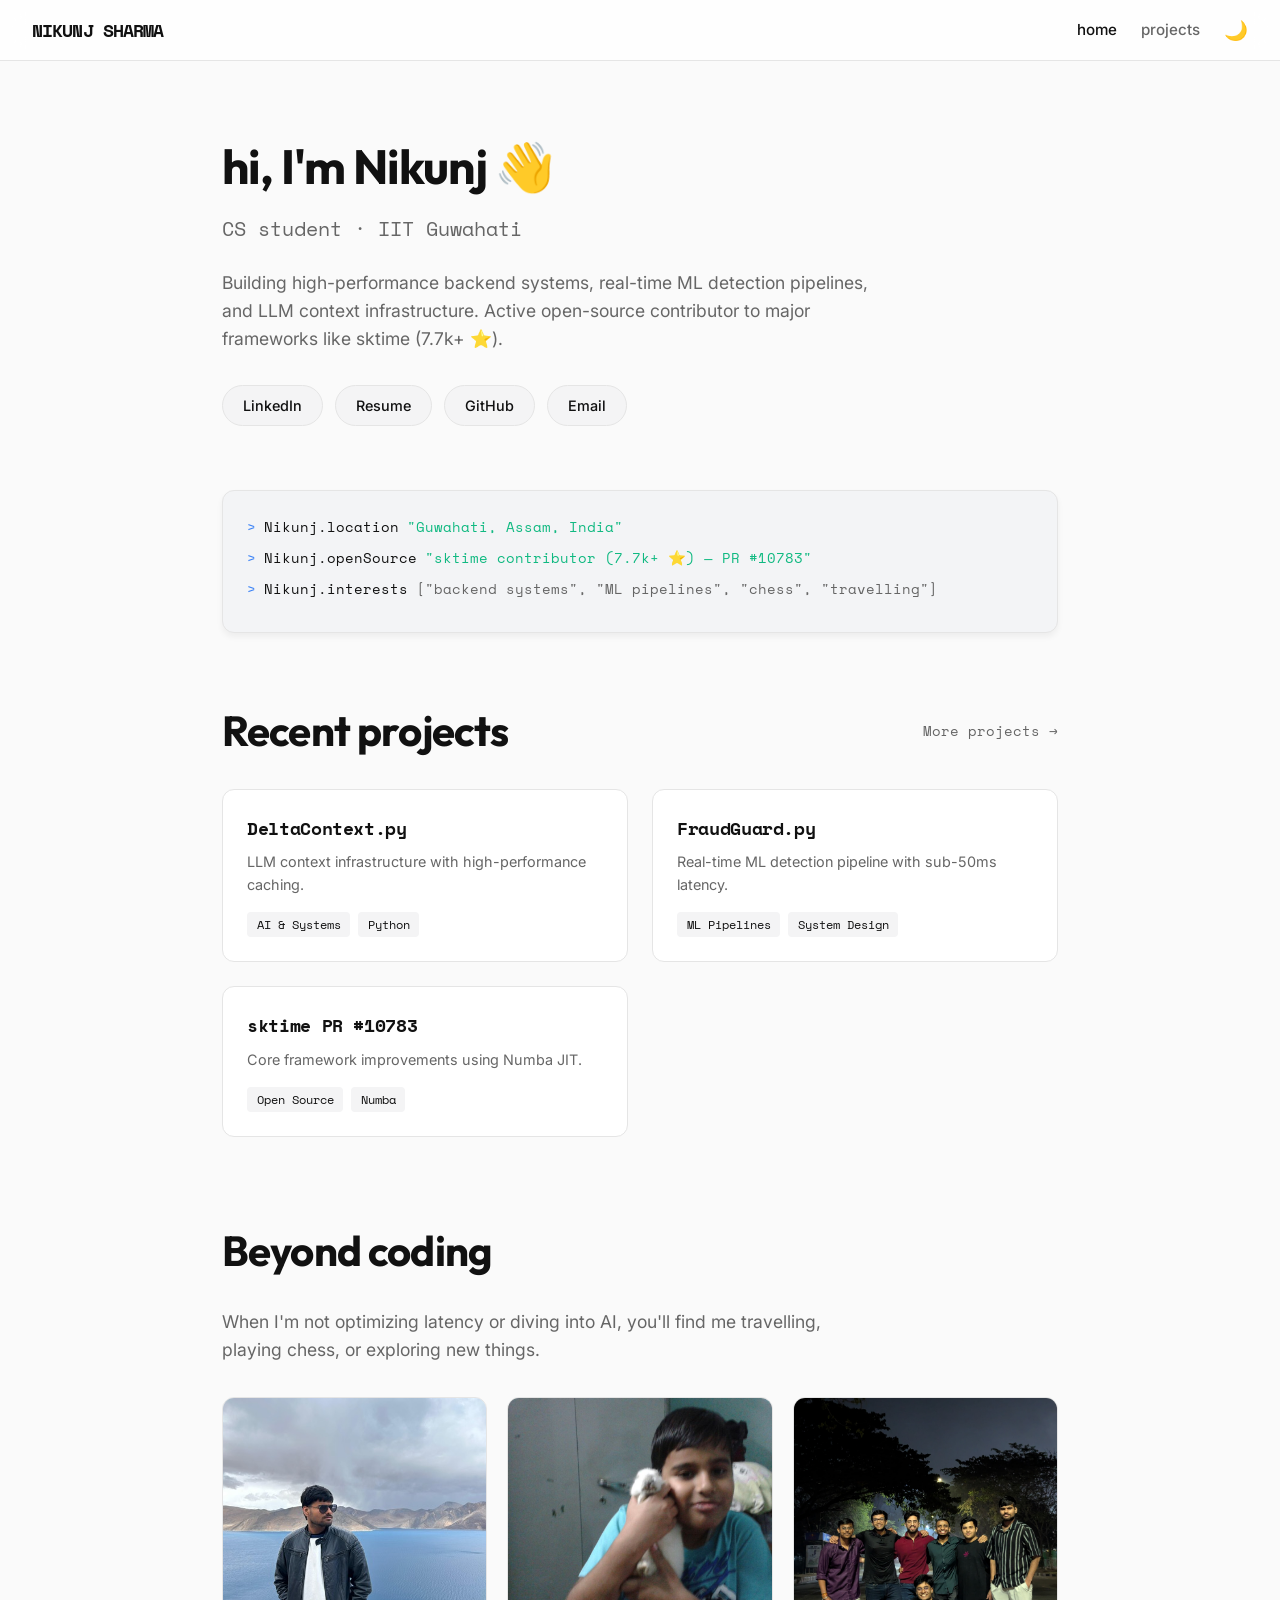
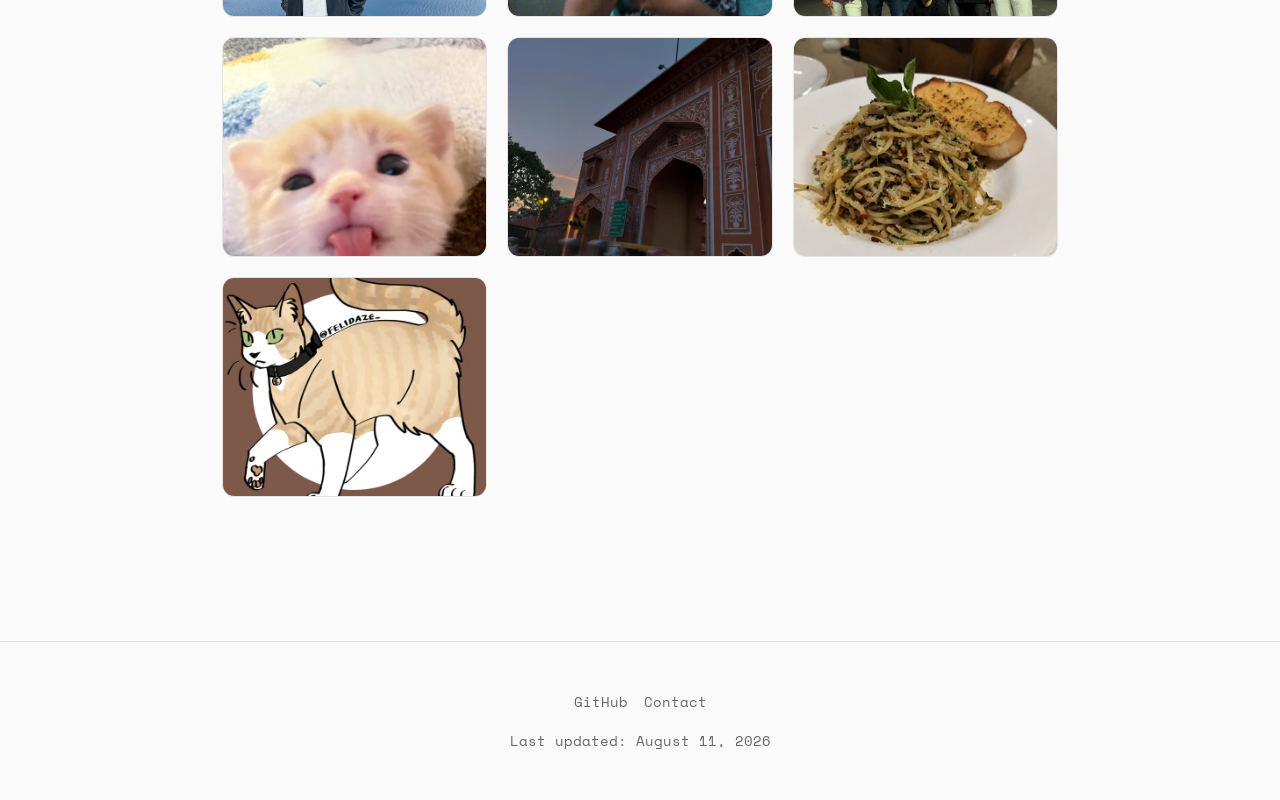
==== commit e952070a: "Update Beyond coding section with 7 new photos and lightbox viewer" ====
--- a/index.html
+++ b/index.html
@@ -89,9 +89,13 @@
       </div>
       <p class="hero-bio">When I'm not optimizing latency or diving into AI, you'll find me travelling, playing chess, or exploring new things.</p>
       <div class="image-grid">
-        <img src="images/profile-pic.jpg" alt="Nikunj Sharma" onerror="this.src='https://via.placeholder.com/300x200?text=Profile'">
-        <img src="images/portfolio/fleetforge.jpg" alt="FleetForge" onerror="this.src='https://via.placeholder.com/300x200?text=FleetForge'">
-        <img src="images/portfolio/deltacontext.jpg" alt="DeltaContext" onerror="this.src='https://via.placeholder.com/300x200?text=DeltaContext'">
+        <img src="images/beyond/beyond-1.jpg" alt="Beyond Coding - Photo 1" loading="lazy">
+        <img src="images/beyond/beyond-2.jpg" alt="Beyond Coding - Photo 2" loading="lazy">
+        <img src="images/beyond/beyond-3.jpg" alt="Beyond Coding - Photo 3" loading="lazy">
+        <img src="images/beyond/beyond-4.jpg" alt="Beyond Coding - Photo 4" loading="lazy">
+        <img src="images/beyond/beyond-5.jpg" alt="Beyond Coding - Photo 5" loading="lazy">
+        <img src="images/beyond/beyond-6.jpg" alt="Beyond Coding - Photo 6" loading="lazy">
+        <img src="images/beyond/beyond-7.jpg" alt="Beyond Coding - Photo 7" loading="lazy">
       </div>
     </section>
   </main>
--- a/css/modern.css
+++ b/css/modern.css
@@ -290,22 +290,23 @@
 /* Image Grid */
 .image-grid {
   display: grid;
-  grid-template-columns: repeat(3, 1fr);
-  gap: 1rem;
+  grid-template-columns: repeat(auto-fill, minmax(240px, 1fr));
+  gap: 1.25rem;
   margin-top: 2rem;
 }
 
 .image-grid img {
   width: 100%;
-  height: 200px;
+  height: 220px;
   object-fit: cover;
   border-radius: 12px;
   border: 1px solid var(--border-color);
-  transition: transform 0.3s ease;
+  transition: transform 0.3s ease, box-shadow 0.3s ease;
 }
 
 .image-grid img:hover {
-  transform: scale(1.02);
+  transform: translateY(-4px) scale(1.02);
+  box-shadow: 0 12px 24px rgba(0, 0, 0, 0.15);
 }
 
 /* Footer */
@@ -531,3 +532,47 @@
   .image-grid { grid-template-columns: 1fr; }
   .filter-bar { justify-content: center; }
 }
+
+/* Image Lightbox Modal */
+.lightbox-modal {
+  position: fixed;
+  top: 0;
+  left: 0;
+  width: 100vw;
+  height: 100vh;
+  background: rgba(0, 0, 0, 0.85);
+  backdrop-filter: blur(8px);
+  -webkit-backdrop-filter: blur(8px);
+  display: flex;
+  align-items: center;
+  justify-content: center;
+  z-index: 1000;
+  opacity: 0;
+  pointer-events: none;
+  transition: opacity 0.3s ease;
+}
+
+.lightbox-modal.active {
+  opacity: 1;
+  pointer-events: auto;
+}
+
+.lightbox-modal img {
+  max-width: 90vw;
+  max-height: 85vh;
+  border-radius: 12px;
+  box-shadow: 0 20px 40px rgba(0,0,0,0.5);
+  object-fit: contain;
+}
+
+.lightbox-close {
+  position: absolute;
+  top: 1.5rem;
+  right: 2rem;
+  font-size: 2.5rem;
+  color: #ffffff;
+  background: none;
+  border: none;
+  cursor: pointer;
+  line-height: 1;
+}
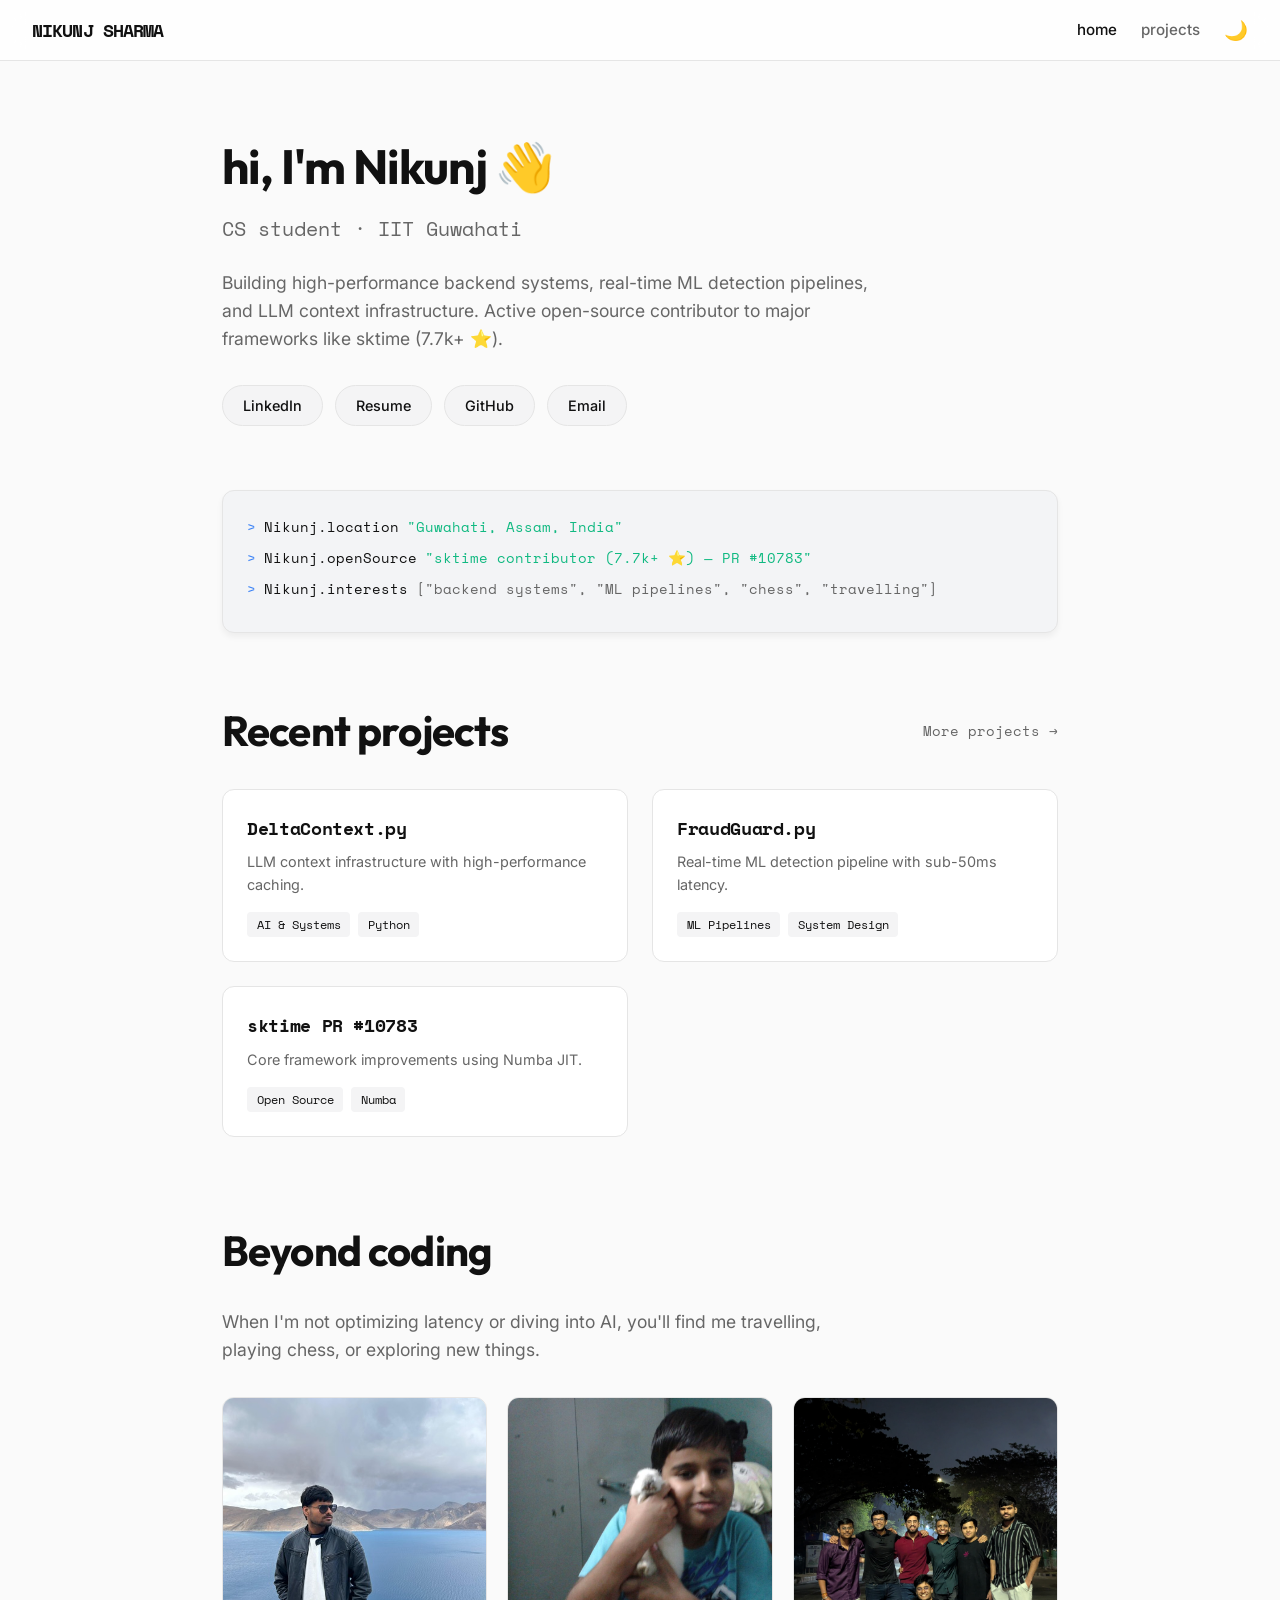
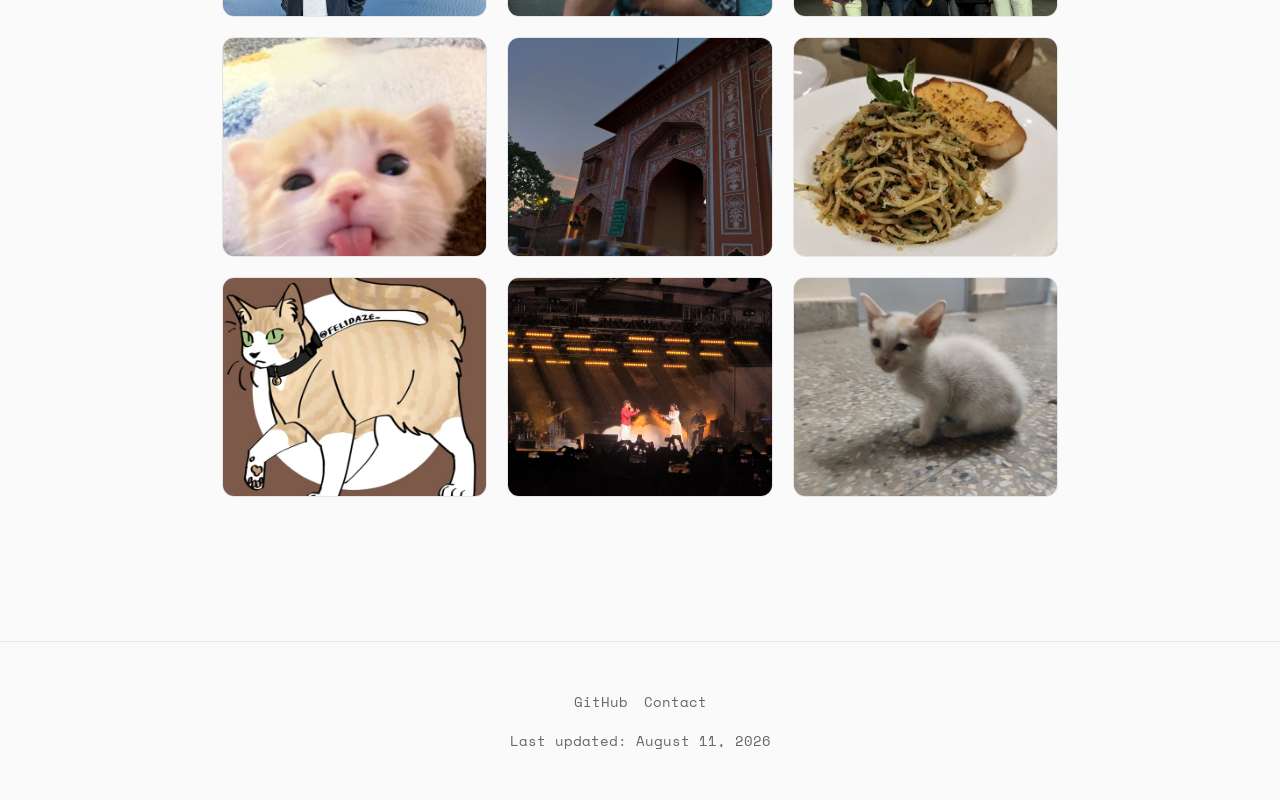
==== commit fb66b1da: "Add two more photos (9 total) to Beyond coding section" ====
--- a/index.html
+++ b/index.html
@@ -96,6 +96,8 @@
         <img src="images/beyond/beyond-5.jpg" alt="Beyond Coding - Photo 5" loading="lazy">
         <img src="images/beyond/beyond-6.jpg" alt="Beyond Coding - Photo 6" loading="lazy">
         <img src="images/beyond/beyond-7.jpg" alt="Beyond Coding - Photo 7" loading="lazy">
+        <img src="images/beyond/beyond-8.jpg" alt="Beyond Coding - Photo 8" loading="lazy">
+        <img src="images/beyond/beyond-9.jpg" alt="Beyond Coding - Photo 9" loading="lazy">
       </div>
     </section>
   </main>
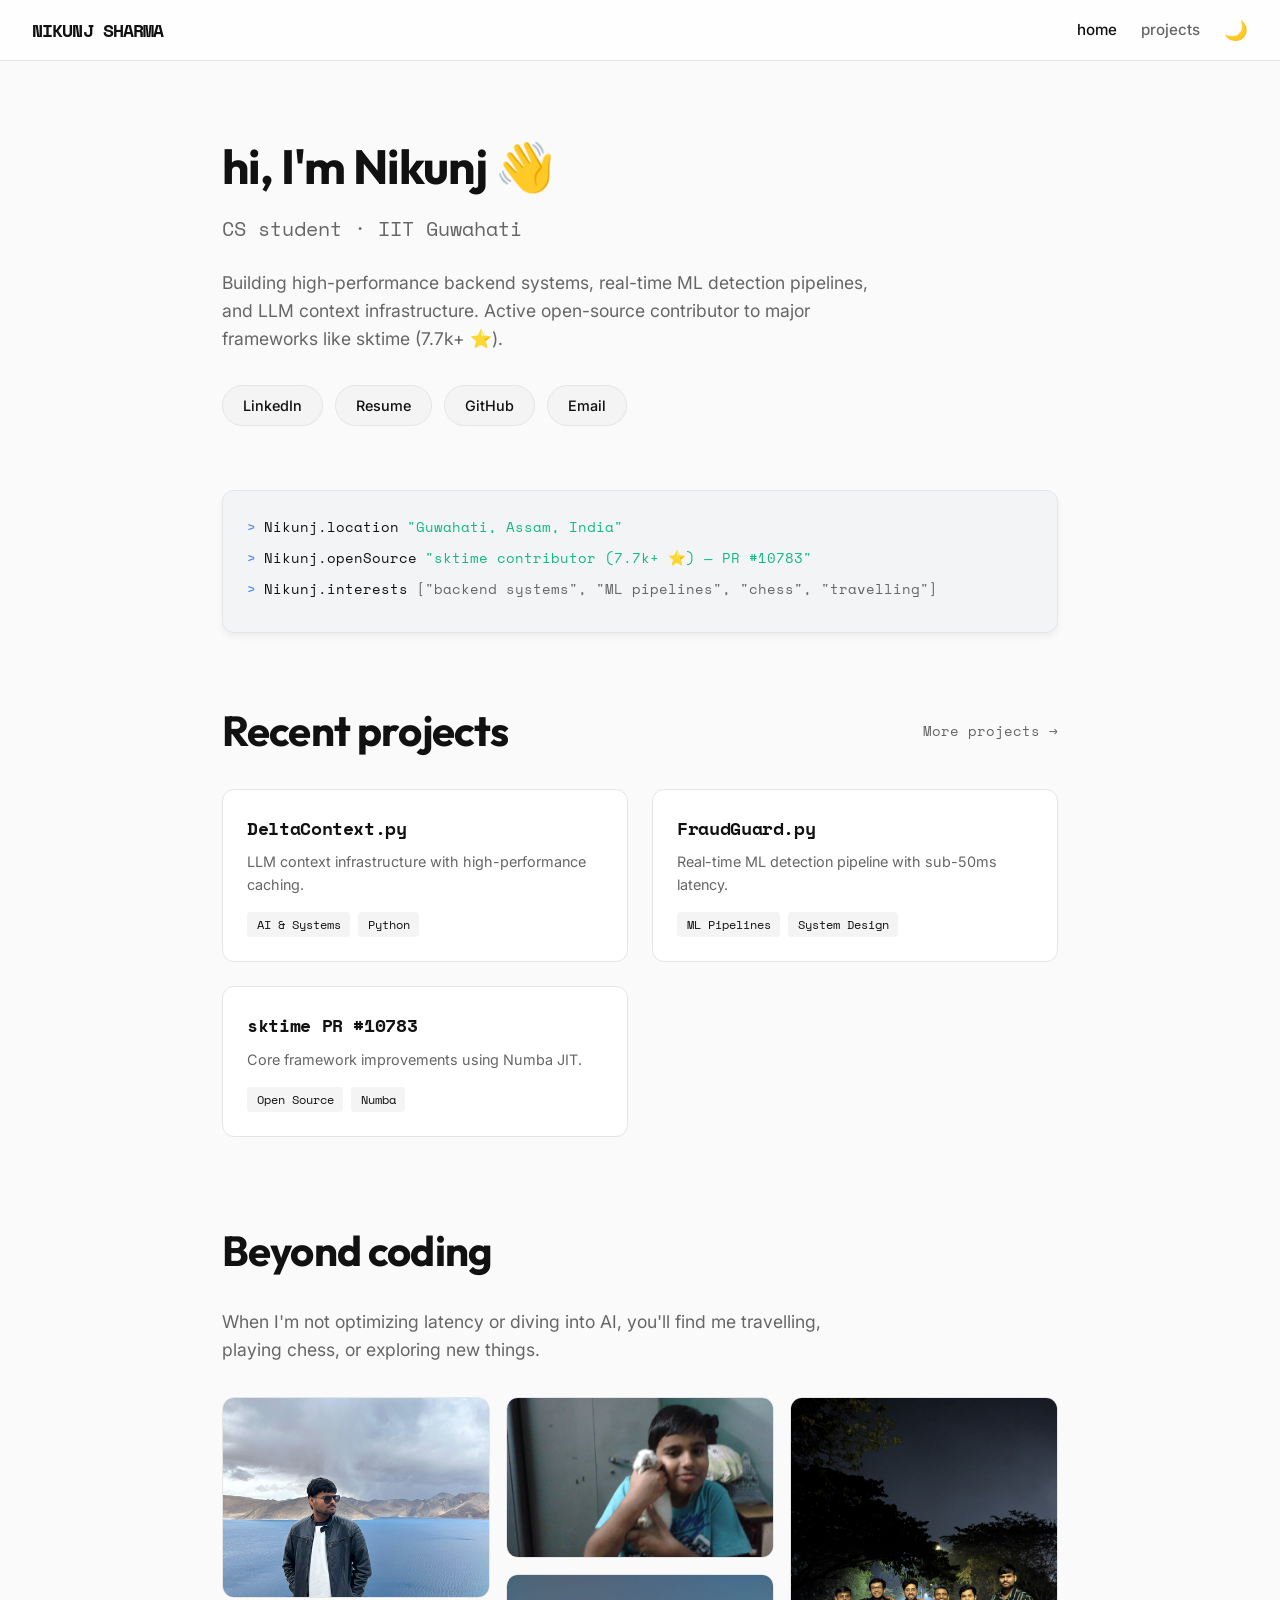
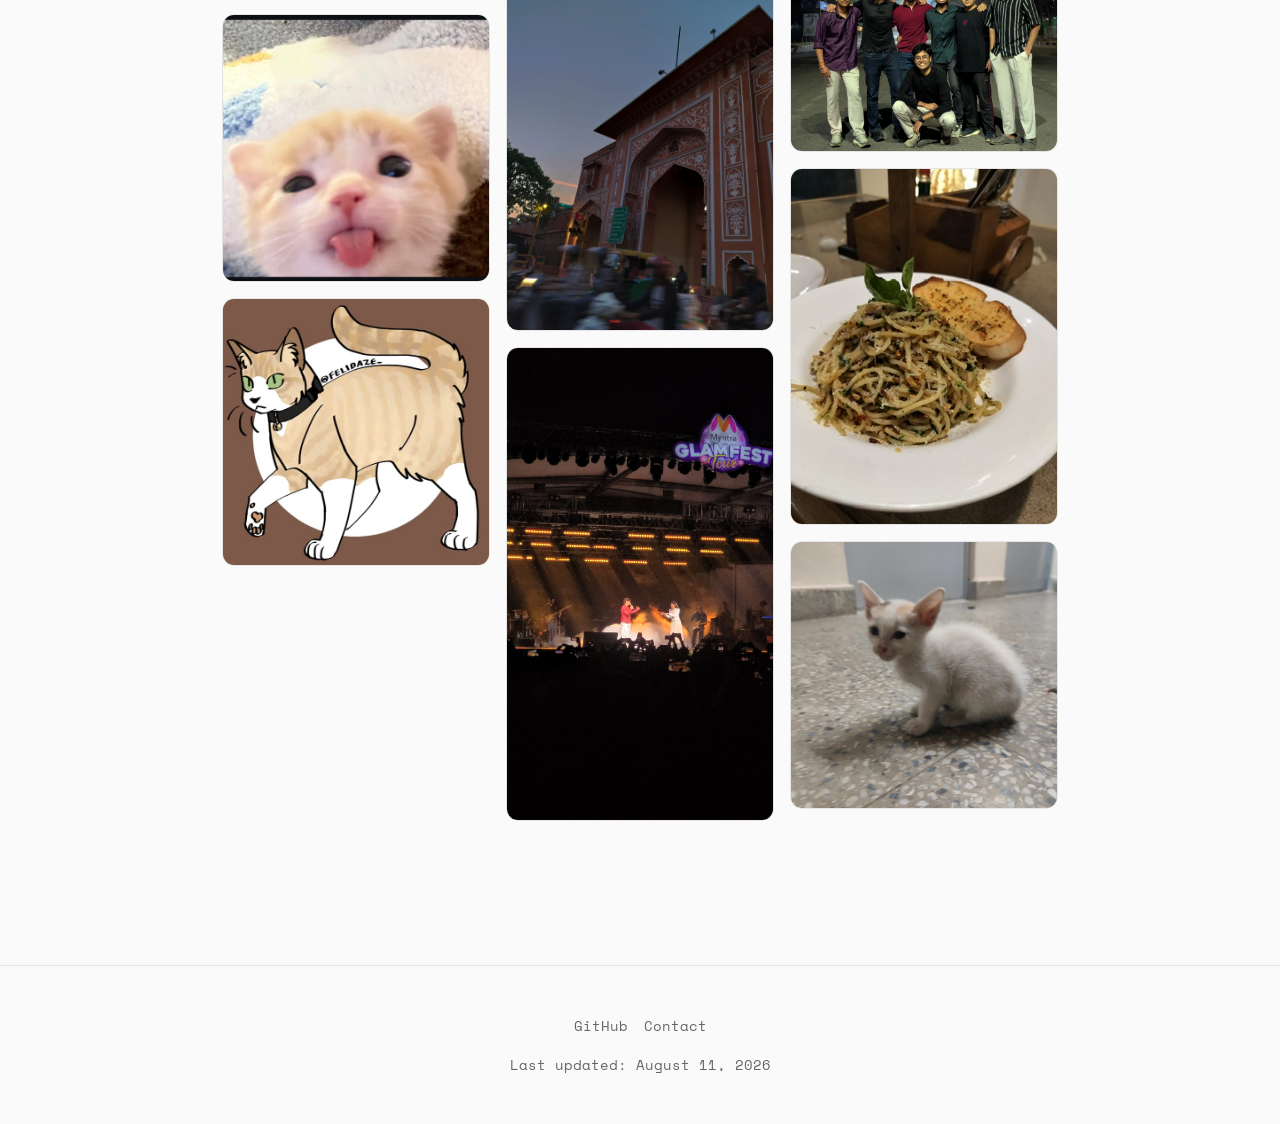
==== commit 81090e09: "Update Beyond coding photo section to masonry gallery and enable lightbox" ====
--- a/index.html
+++ b/index.html
@@ -88,16 +88,22 @@
         <h2>Beyond coding</h2>
       </div>
       <p class="hero-bio">When I'm not optimizing latency or diving into AI, you'll find me travelling, playing chess, or exploring new things.</p>
-      <div class="image-grid">
-        <img src="images/beyond/beyond-1.jpg" alt="Beyond Coding - Photo 1" loading="lazy">
-        <img src="images/beyond/beyond-2.jpg" alt="Beyond Coding - Photo 2" loading="lazy">
-        <img src="images/beyond/beyond-3.jpg" alt="Beyond Coding - Photo 3" loading="lazy">
-        <img src="images/beyond/beyond-4.jpg" alt="Beyond Coding - Photo 4" loading="lazy">
-        <img src="images/beyond/beyond-5.jpg" alt="Beyond Coding - Photo 5" loading="lazy">
-        <img src="images/beyond/beyond-6.jpg" alt="Beyond Coding - Photo 6" loading="lazy">
-        <img src="images/beyond/beyond-7.jpg" alt="Beyond Coding - Photo 7" loading="lazy">
-        <img src="images/beyond/beyond-8.jpg" alt="Beyond Coding - Photo 8" loading="lazy">
-        <img src="images/beyond/beyond-9.jpg" alt="Beyond Coding - Photo 9" loading="lazy">
+      <div class="masonry-gallery">
+        <div class="masonry-column">
+          <div class="masonry-item"><img src="images/beyond/beyond-1.jpg" alt="Beyond Coding - Photo 1" loading="lazy"></div>
+          <div class="masonry-item"><img src="images/beyond/beyond-4.jpg" alt="Beyond Coding - Photo 4" loading="lazy"></div>
+          <div class="masonry-item"><img src="images/beyond/beyond-7.jpg" alt="Beyond Coding - Photo 7" loading="lazy"></div>
+        </div>
+        <div class="masonry-column">
+          <div class="masonry-item"><img src="images/beyond/beyond-2.jpg" alt="Beyond Coding - Photo 2" loading="lazy"></div>
+          <div class="masonry-item"><img src="images/beyond/beyond-5.jpg" alt="Beyond Coding - Photo 5" loading="lazy"></div>
+          <div class="masonry-item"><img src="images/beyond/beyond-8.jpg" alt="Beyond Coding - Photo 8" loading="lazy"></div>
+        </div>
+        <div class="masonry-column">
+          <div class="masonry-item"><img src="images/beyond/beyond-3.jpg" alt="Beyond Coding - Photo 3" loading="lazy"></div>
+          <div class="masonry-item"><img src="images/beyond/beyond-6.jpg" alt="Beyond Coding - Photo 6" loading="lazy"></div>
+          <div class="masonry-item"><img src="images/beyond/beyond-9.jpg" alt="Beyond Coding - Photo 9" loading="lazy"></div>
+        </div>
       </div>
     </section>
   </main>
--- a/css/modern.css
+++ b/css/modern.css
@@ -287,26 +287,41 @@
   font-family: var(--font-mono);
 }
 
-/* Image Grid */
-.image-grid {
-  display: grid;
-  grid-template-columns: repeat(auto-fill, minmax(240px, 1fr));
-  gap: 1.25rem;
+/* Masonry Gallery (Beyond Coding) */
+.masonry-gallery {
+  display: flex;
+  gap: 1rem;
   margin-top: 2rem;
-}
-
-.image-grid img {
   width: 100%;
-  height: 220px;
-  object-fit: cover;
+}
+
+.masonry-column {
+  flex: 1;
+  display: flex;
+  flex-direction: column;
+  gap: 1rem;
+}
+
+.masonry-item {
+  width: 100%;
+  overflow: hidden;
+  border-radius: 12px;
+}
+
+.masonry-item img {
+  width: 100%;
+  height: auto;
+  display: block;
   border-radius: 12px;
   border: 1px solid var(--border-color);
-  transition: transform 0.3s ease, box-shadow 0.3s ease;
-}
-
-.image-grid img:hover {
+  transition: transform 0.3s ease, box-shadow 0.3s ease, border-color 0.3s ease;
+  cursor: var(--retro-cursor-pointer), pointer;
+}
+
+.masonry-item img:hover {
   transform: translateY(-4px) scale(1.02);
   box-shadow: 0 12px 24px rgba(0, 0, 0, 0.15);
+  border-color: var(--accent-color);
 }
 
 /* Footer */
@@ -529,8 +544,13 @@
 /* Responsive */
 @media (max-width: 768px) {
   .hero h1 { font-size: 2.5rem; }
-  .image-grid { grid-template-columns: 1fr; }
+  .masonry-gallery { gap: 0.75rem; }
+  .masonry-column { gap: 0.75rem; }
   .filter-bar { justify-content: center; }
+}
+
+@media (max-width: 520px) {
+  .masonry-gallery { flex-direction: column; }
 }
 
 /* Image Lightbox Modal */
@@ -540,16 +560,17 @@
   left: 0;
   width: 100vw;
   height: 100vh;
-  background: rgba(0, 0, 0, 0.85);
-  backdrop-filter: blur(8px);
-  -webkit-backdrop-filter: blur(8px);
+  background: rgba(0, 0, 0, 0.88);
+  backdrop-filter: blur(12px);
+  -webkit-backdrop-filter: blur(12px);
   display: flex;
   align-items: center;
   justify-content: center;
-  z-index: 1000;
+  z-index: 10000;
   opacity: 0;
   pointer-events: none;
   transition: opacity 0.3s ease;
+  padding: 1.5rem;
 }
 
 .lightbox-modal.active {
@@ -561,18 +582,32 @@
   max-width: 90vw;
   max-height: 85vh;
   border-radius: 12px;
-  box-shadow: 0 20px 40px rgba(0,0,0,0.5);
+  box-shadow: 0 25px 50px -12px rgba(0, 0, 0, 0.7);
   object-fit: contain;
+  transition: transform 0.3s ease;
 }
 
 .lightbox-close {
   position: absolute;
   top: 1.5rem;
   right: 2rem;
-  font-size: 2.5rem;
+  font-size: 2rem;
   color: #ffffff;
-  background: none;
-  border: none;
-  cursor: pointer;
+  background: rgba(255, 255, 255, 0.1);
+  border: 1px solid rgba(255, 255, 255, 0.2);
+  width: 44px;
+  height: 44px;
+  border-radius: 50%;
+  display: flex;
+  align-items: center;
+  justify-content: center;
+  cursor: var(--retro-cursor-pointer), pointer;
   line-height: 1;
-}
+  z-index: 10001;
+  transition: all 0.2s ease;
+}
+
+.lightbox-close:hover {
+  background: rgba(255, 255, 255, 0.25);
+  transform: scale(1.1);
+}
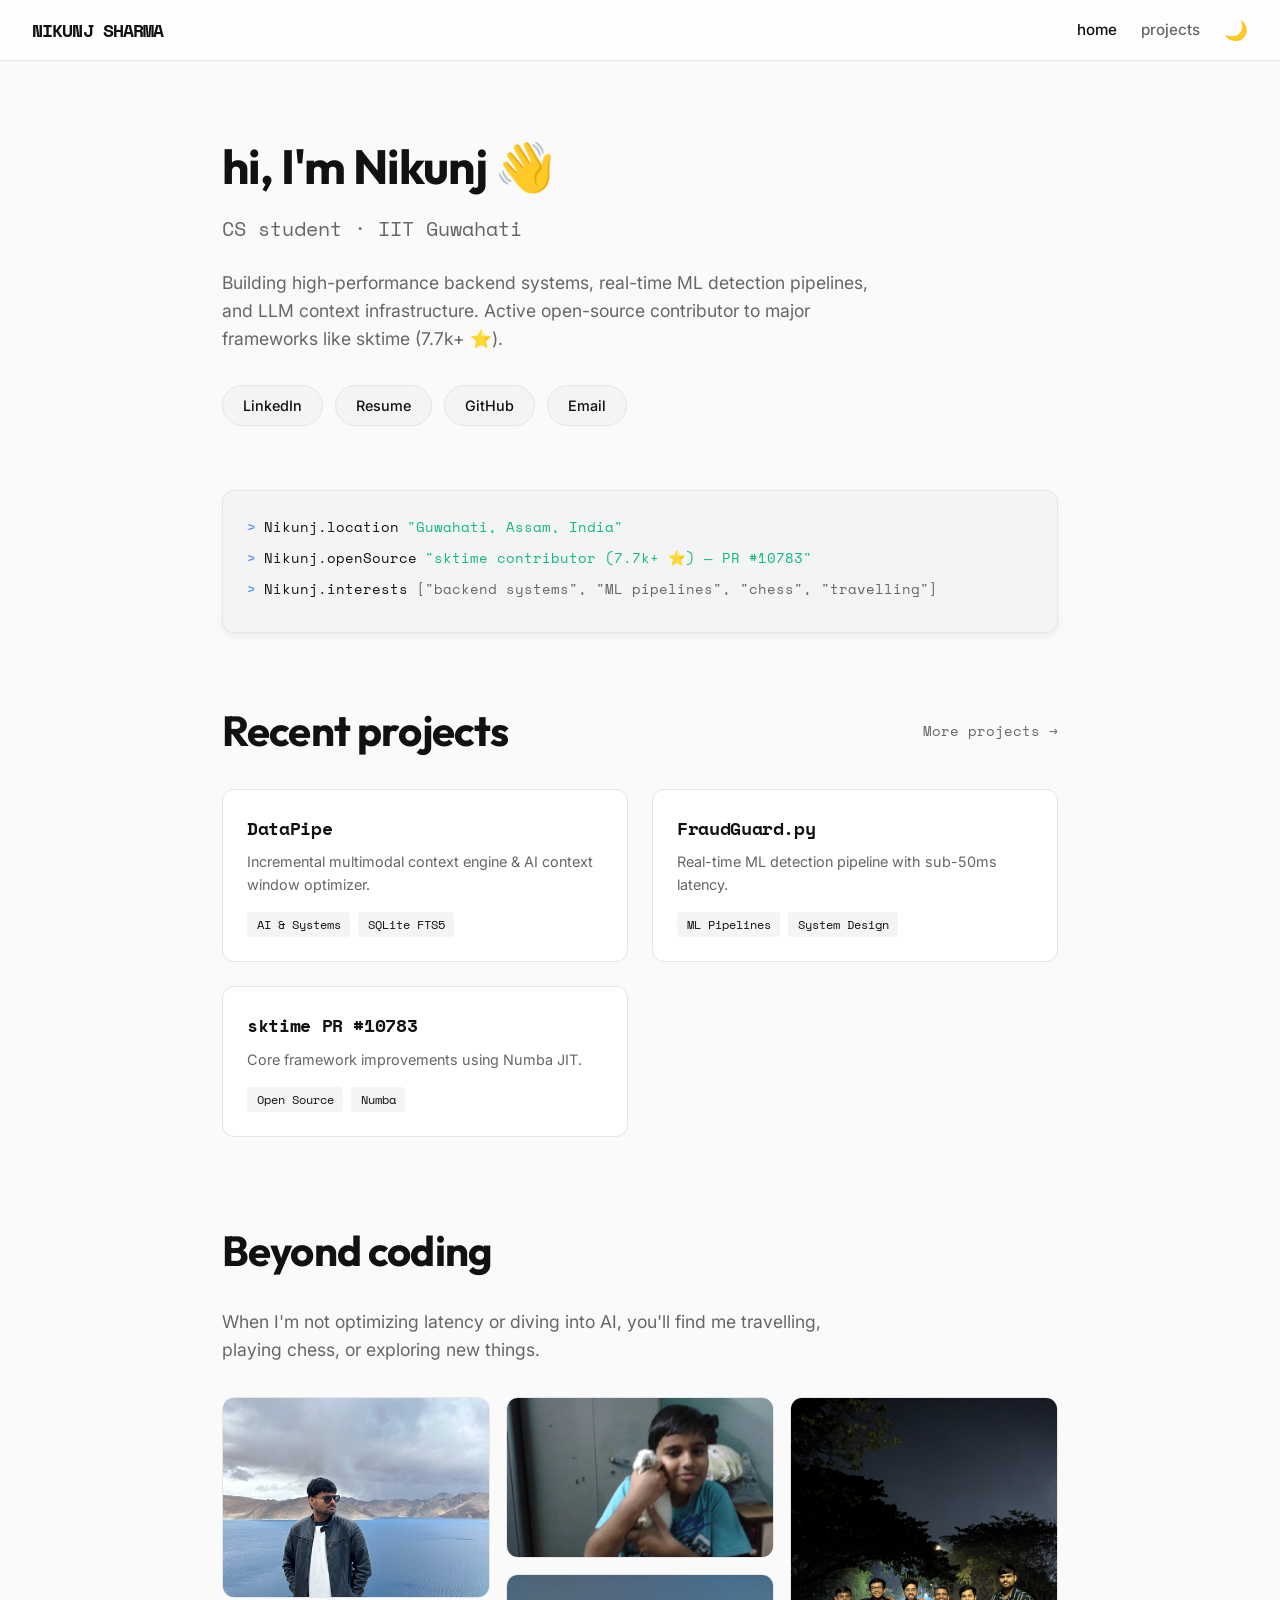
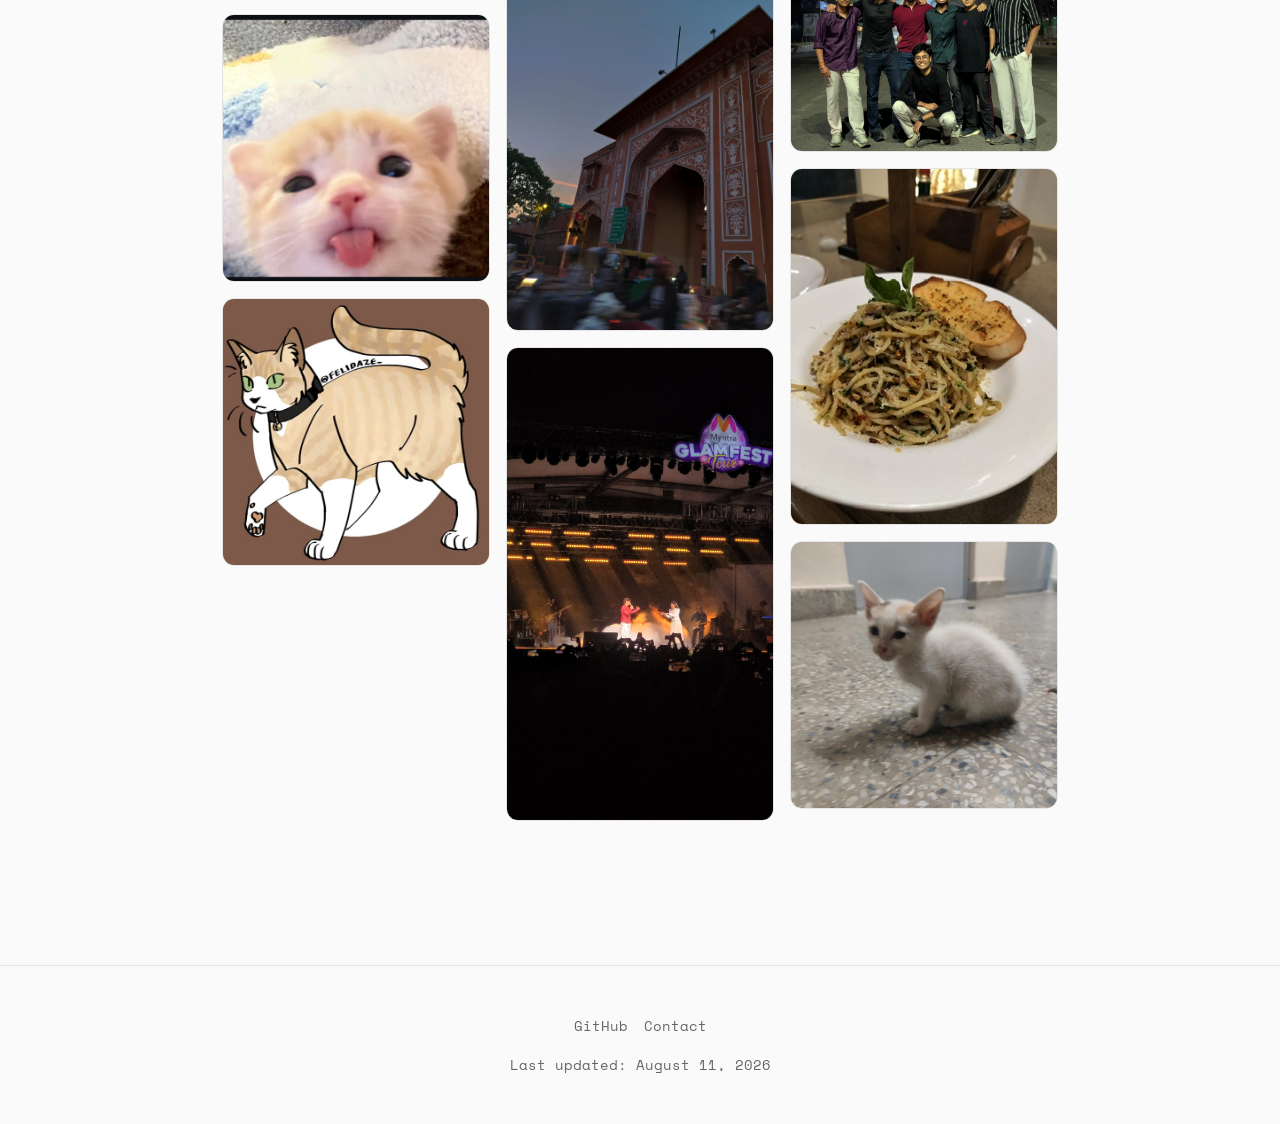
==== commit 4d0bedcd: "Update DeltaContext.py to DataPipe with multi-photo gallery" ====
--- a/index.html
+++ b/index.html
@@ -56,12 +56,12 @@
         <a href="projects.html" class="view-all">More projects →</a>
       </div>
       <div class="project-grid">
-        <a href="https://github.com/NikunjSharma-dev/DeltaContext" target="_blank" class="project-card">
-          <h3>DeltaContext.py</h3>
-          <p>LLM context infrastructure with high-performance caching.</p>
+        <a href="https://nikunjsharma-dev.github.io/DataPipe/" target="_blank" class="project-card">
+          <h3>DataPipe</h3>
+          <p>Incremental multimodal context engine & AI context window optimizer.</p>
           <div class="project-tags">
             <span class="tag">AI & Systems</span>
-            <span class="tag">Python</span>
+            <span class="tag">SQLite FTS5</span>
           </div>
         </a>
         <a href="https://github.com/NikunjSharma-dev/FraudGuard" target="_blank" class="project-card">
--- a/css/modern.css
+++ b/css/modern.css
@@ -430,11 +430,66 @@
   width: 100%;
   height: 100%;
   object-fit: cover;
-  opacity: 0.8;
-  transition: opacity 0.3s ease;
+  opacity: 0.85;
+  transition: opacity 0.3s ease, transform 0.3s ease;
+  cursor: var(--retro-cursor-pointer), pointer;
 }
 .tc-card:hover .tc-image-container img {
   opacity: 1;
+}
+
+/* Multi-photo card navigation */
+.tc-photo-badge {
+  position: absolute;
+  top: 0.75rem;
+  left: 0.75rem;
+  background: rgba(15, 15, 17, 0.75);
+  backdrop-filter: blur(8px);
+  -webkit-backdrop-filter: blur(8px);
+  color: #f3f4f6;
+  padding: 0.2rem 0.6rem;
+  border-radius: 9999px;
+  font-family: var(--font-mono);
+  font-size: 0.7rem;
+  font-weight: 700;
+  z-index: 12;
+  border: 1px solid rgba(255, 255, 255, 0.15);
+  box-shadow: 0 2px 4px rgba(0,0,0,0.3);
+  pointer-events: none;
+}
+
+.tc-nav-btn {
+  position: absolute;
+  top: 50%;
+  transform: translateY(-50%);
+  width: 32px;
+  height: 32px;
+  background: rgba(15, 15, 17, 0.8);
+  backdrop-filter: blur(6px);
+  -webkit-backdrop-filter: blur(6px);
+  border: 1px solid rgba(255, 255, 255, 0.2);
+  color: #ffffff;
+  border-radius: 50%;
+  display: flex;
+  align-items: center;
+  justify-content: center;
+  font-size: 1.2rem;
+  line-height: 1;
+  z-index: 15;
+  opacity: 0;
+  transition: opacity 0.2s ease, background-color 0.2s ease, transform 0.2s ease;
+  cursor: var(--retro-cursor-pointer), pointer;
+}
+.tc-nav-btn.prev-btn { left: 0.5rem; }
+.tc-nav-btn.next-btn { right: 0.5rem; }
+
+.tc-image-container:hover .tc-nav-btn {
+  opacity: 1;
+}
+.tc-nav-btn:hover {
+  background: var(--accent-color);
+  border-color: var(--accent-color);
+  transform: translateY(-50%) scale(1.1);
 }
 
 .tc-level-badge {
@@ -611,3 +666,46 @@
   background: rgba(255, 255, 255, 0.25);
   transform: scale(1.1);
 }
+
+.lightbox-nav-btn {
+  position: absolute;
+  top: 50%;
+  transform: translateY(-50%);
+  width: 50px;
+  height: 50px;
+  background: rgba(255, 255, 255, 0.1);
+  border: 1px solid rgba(255, 255, 255, 0.2);
+  color: #ffffff;
+  border-radius: 50%;
+  display: flex;
+  align-items: center;
+  justify-content: center;
+  font-size: 1.75rem;
+  line-height: 1;
+  z-index: 10001;
+  cursor: var(--retro-cursor-pointer), pointer;
+  transition: all 0.2s ease;
+}
+.lightbox-prev { left: 2rem; }
+.lightbox-next { right: 2rem; }
+
+.lightbox-nav-btn:hover {
+  background: rgba(255, 255, 255, 0.25);
+  transform: translateY(-50%) scale(1.1);
+}
+
+.lightbox-counter {
+  position: absolute;
+  bottom: 1.5rem;
+  background: rgba(15, 15, 17, 0.8);
+  backdrop-filter: blur(8px);
+  -webkit-backdrop-filter: blur(8px);
+  color: #f3f4f6;
+  padding: 0.35rem 1rem;
+  border-radius: 9999px;
+  font-family: var(--font-mono);
+  font-size: 0.85rem;
+  font-weight: 700;
+  border: 1px solid rgba(255, 255, 255, 0.15);
+  z-index: 10001;
+}
